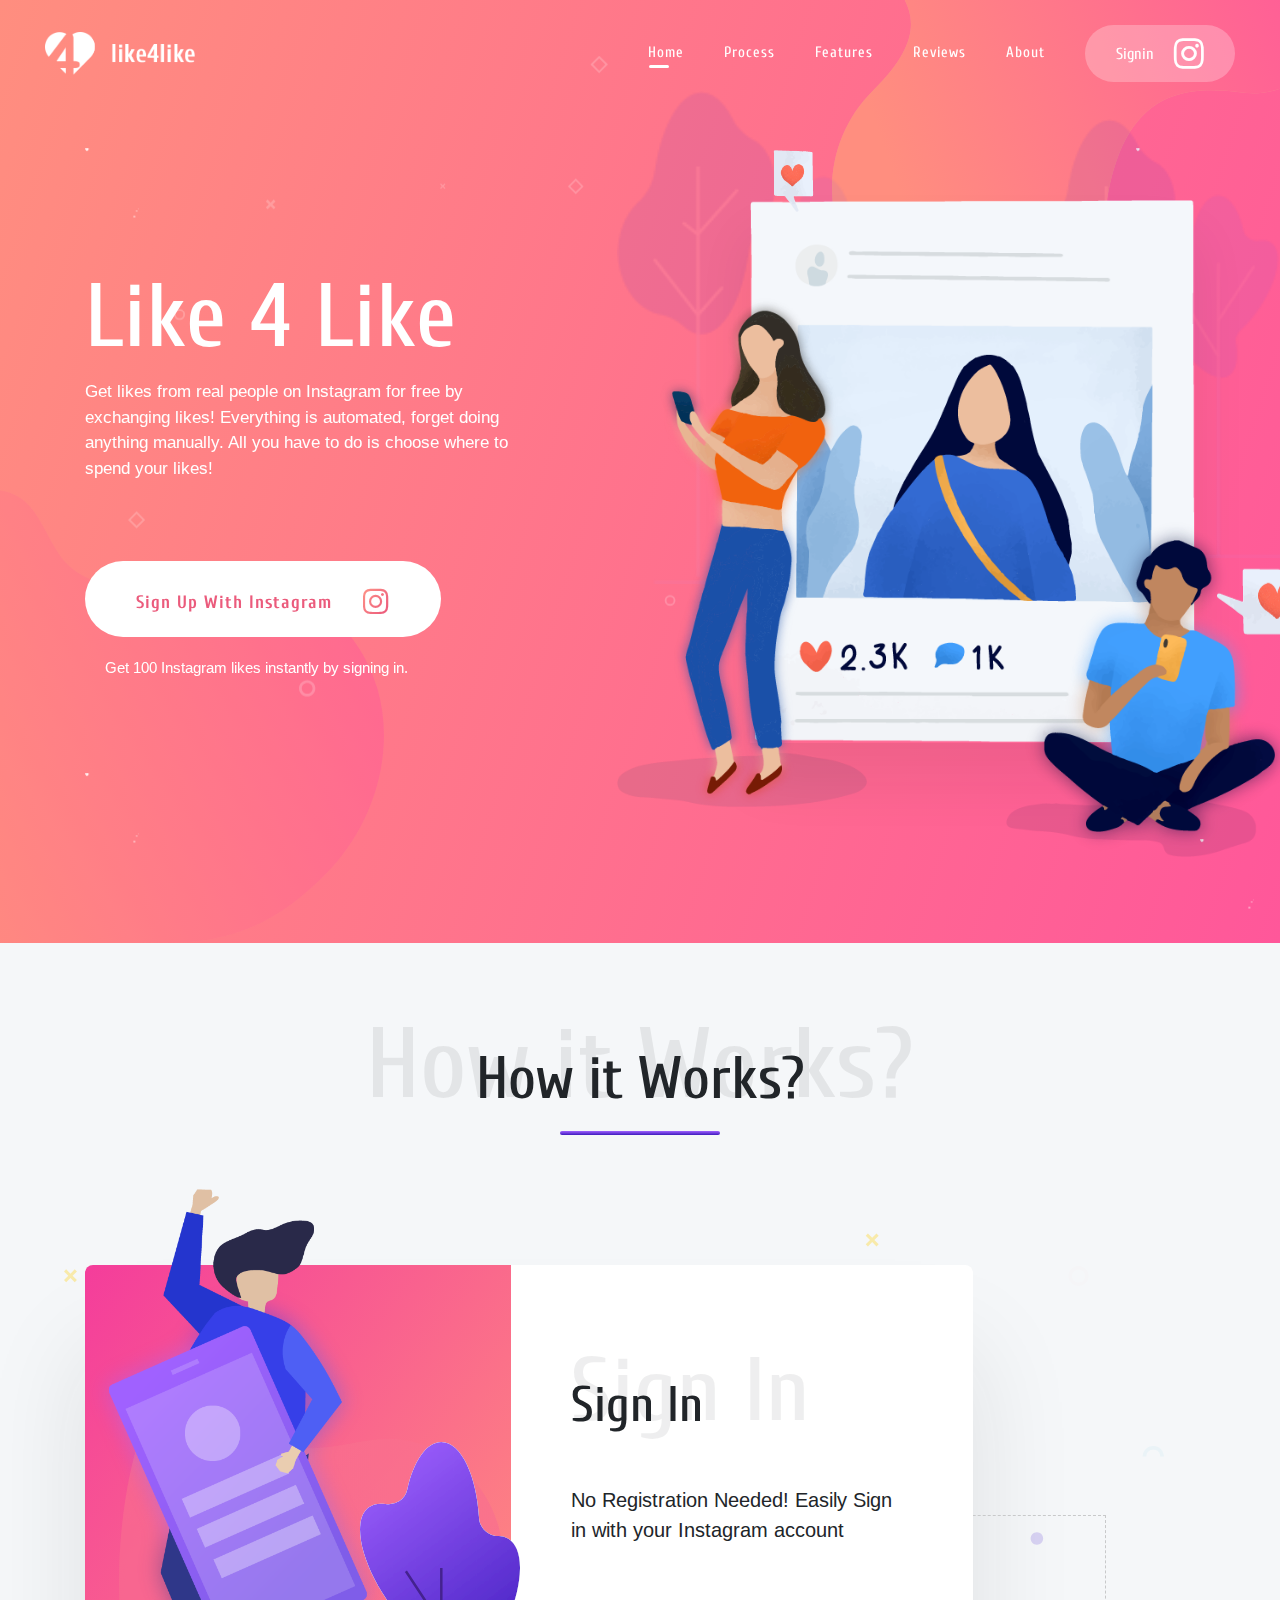
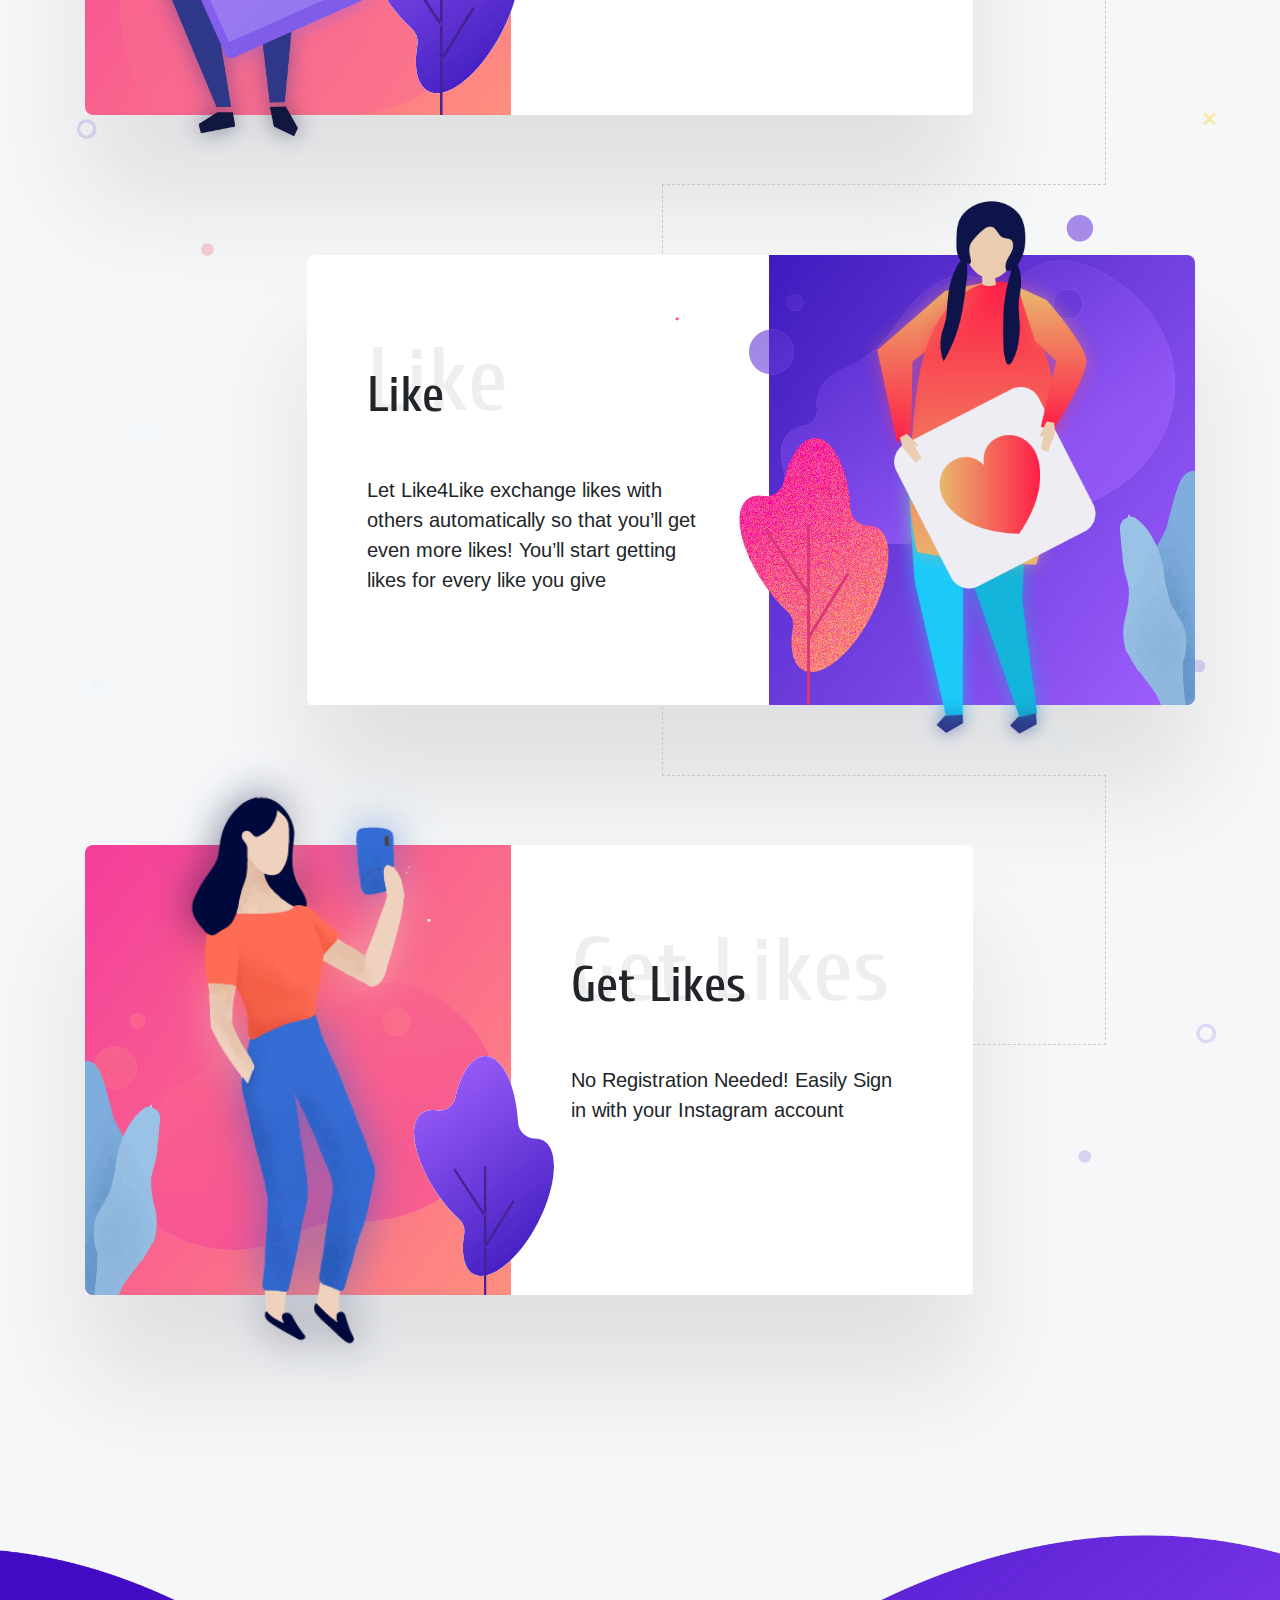
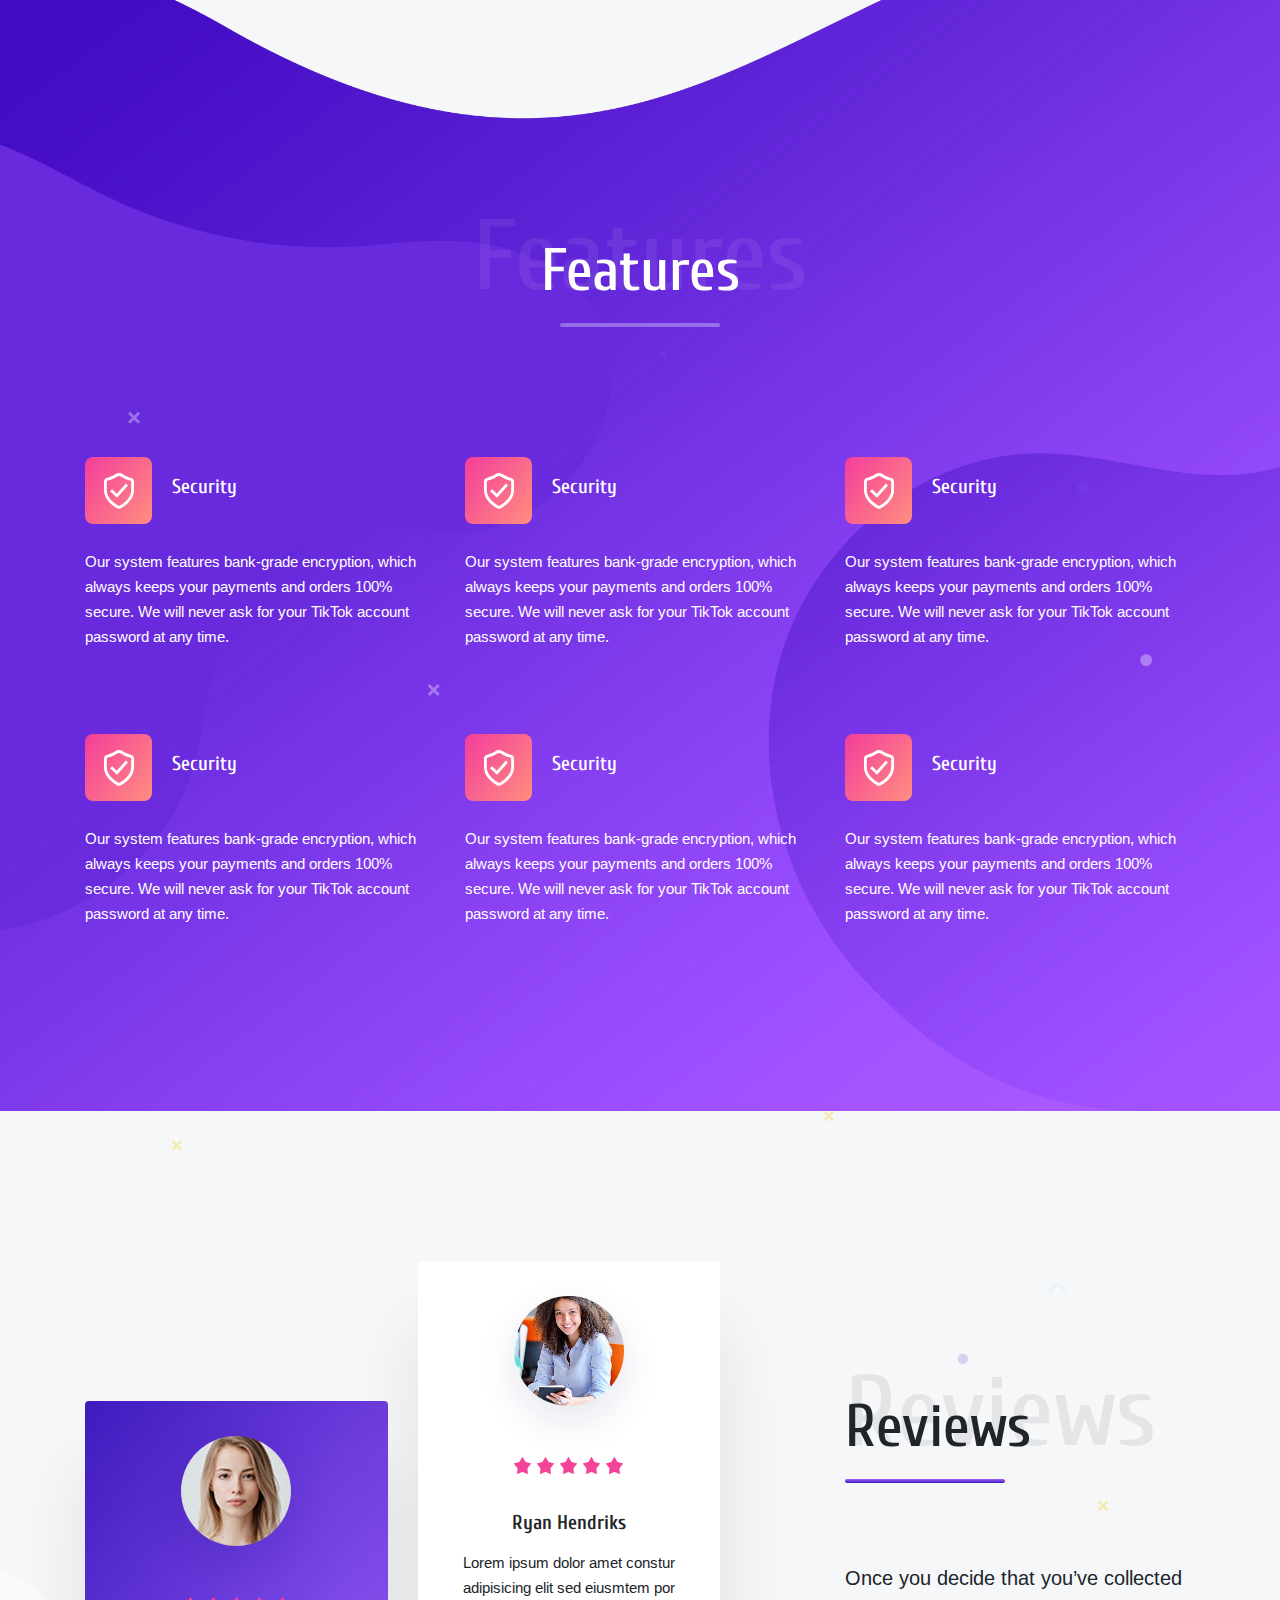
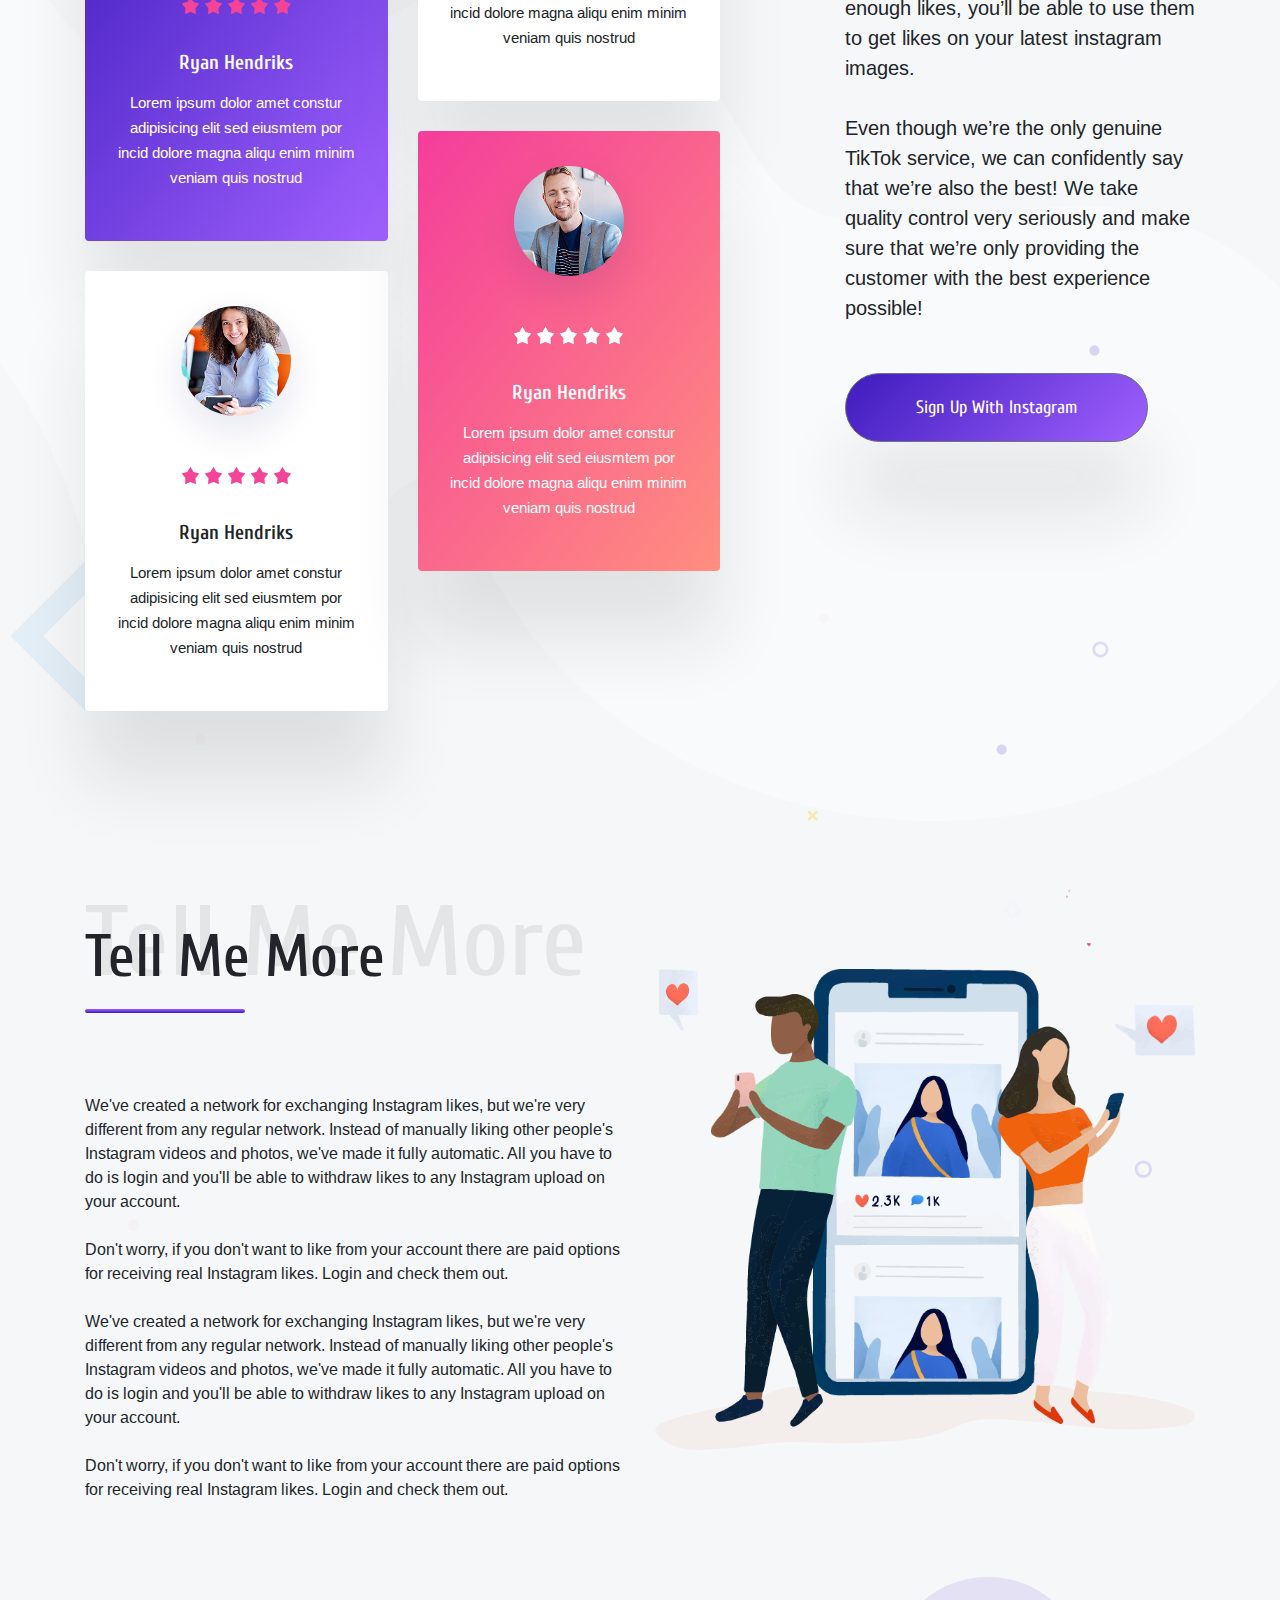
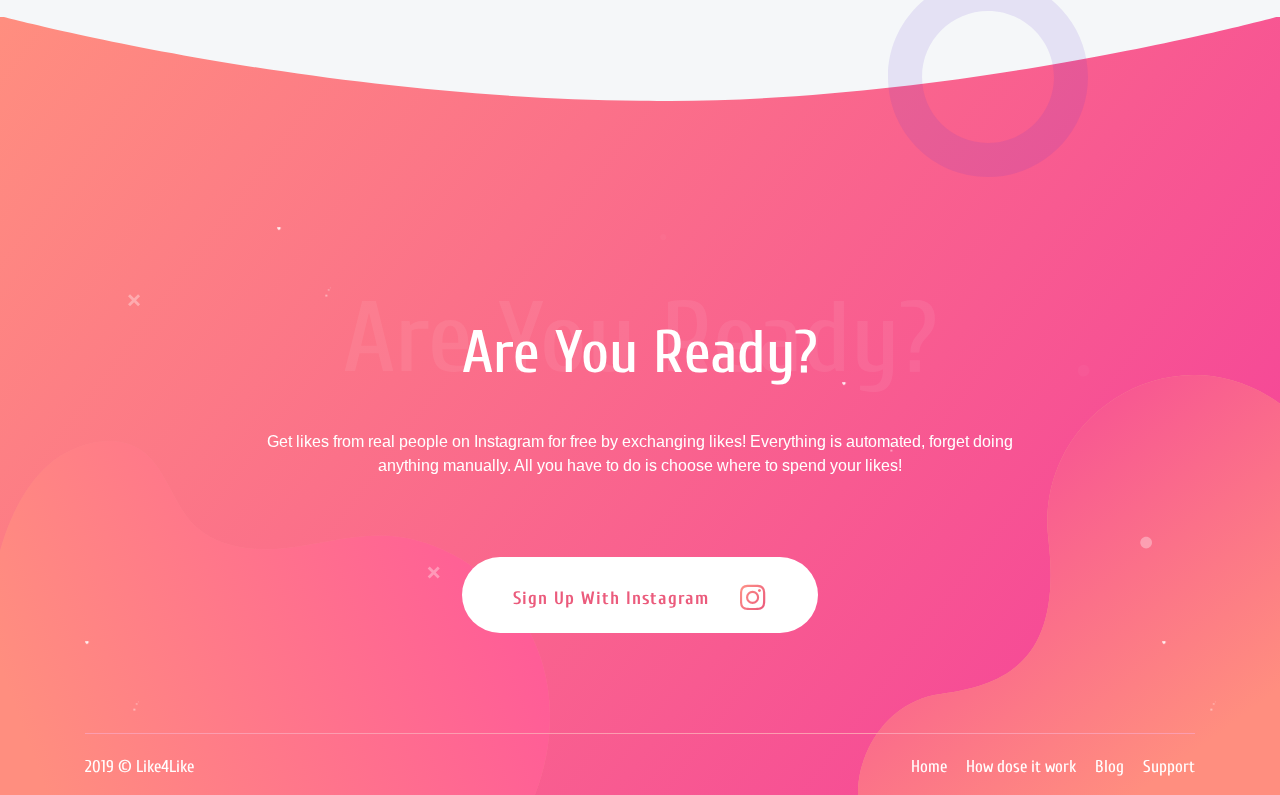
==== index.html @ 8653331a "Revision One" ====
<!DOCTYPE html>
<html lang="zxx">

<head>
  <meta charset="utf-8">
  <title>Like4Like</title>
    
  <!-- mobile responsive meta -->
  <meta name="viewport" content="width=device-width, initial-scale=1">
  <meta name="viewport" content="width=device-width, initial-scale=1, maximum-scale=1">
  
  <!-- Font Awesome -->
  <link rel="stylesheet" href="plugins/font-awesome/css/font-awesome.min.css">
  <!-- Bootstrap -->
  <link rel="stylesheet" href="plugins/bootstrap/bootstrap.min.css">
  <!-- Stylesheets -->
  <link href="css/style.css" rel="stylesheet">
  
  <!--Favicon-->
  <link rel="shortcut icon" href="images/favicon.ico" type="image/x-icon">
  <link rel="icon" href="images/favicon.png" type="image/x-icon">

</head>

<body data-spy="scroll" data-target="#mainNav">
  

<nav class="main-nav navbar navbar-expand-lg fixed-top" id="topNav">
  <div class="container-fluid">
      <!-- Logo -->
      <a class="navbar-brand page-scroll" href="#hero">
          <img src="images/logo.png" alt="logo">
      </a>
      <!-- Toogle Button -->
      <button class="navbar-toggler" type="button" id="offCanvas">
          <span class="navbar-toggler-icon">
            <img src="images/nav-toogler.png" alt="menu-button">
          </span>
      </button>
      <div class="collapse navbar-collapse nav-list" id="mainNav">
          <!-- Navigation Links -->
          <ul class="navbar-nav ml-auto">
            <li class="nav-item">
              <a class="nav-link page-scroll" href="#hero" >Home</a>
            </li>
            <li class="nav-item">
              <a class="nav-link page-scroll" href="#process">Process</a>
            </li>
            <li class="nav-item">
              <a class="nav-link page-scroll" href="#feature">Features</a>
            </li>
            <li class="nav-item">
              <a class="nav-link page-scroll" href="#review">Reviews</a>
            </li>
            <li class="nav-item">
              <a class="nav-link page-scroll" href="#about">About</a>
            </li>
          </ul>
          <!-- Sign In Button -->
          <div class="nav-signin">
            <a href="#" class="btn btn-nav">
              <span>Signin</span>
              <i class="fa fa-instagram"></i>
            </a>
          </div>
      </div>
  </div>
</nav>
<!-- Navbar End -->

<!-- Offcanvas Navigation Start -->
<div class="nav-offcanvas">
  <button type="button" class="close" id="offCanvasClose" aria-label="Close">
    <i class="ti-close"></i>
  </button>
  <div class="nav-offcanvas-menu">
    <ul>
      <li><a href="#hero" class="page-scroll">Home</a></li>
      <li><a href="#process" class="page-scroll">Process</a></li>
      <li><a href="#feature" class="page-scroll">Features</a></li>
      <li><a href="#review" class="page-scroll">Review</a></li>
      <li><a href="#about" class="page-scroll">About</a></li>
    </ul>
    <!-- Sign In Button -->
    <div class="nav-signin">
      <a href="#" class="btn btn-nav">
        <span>Signin</span>
        <i class="fa fa-instagram"></i>
      </a>
    </div>
  </div>
</div>
<!-- Offcanvas Navigation End -->
<div class="offcanvas-overlay"></div>

<section class="hero" id="hero">
  <div class="hero__shape-bottomleft">
    <img src="images/hero-bottom-left.svg" alt="bottom-left-shape">
  </div>
  <div class="hero__shape-topright">
    <img src="images/hero-top-right.svg" alt="top-right-shape">
  </div>
  <div class="hero__shape-love-1">
    <svg xmlns="http://www.w3.org/2000/svg" viewBox="0 0 59.88 99.03">
      <g id="loveOne" data-name="loveOne">
        <g>
          <path class="love-big" d="M44.79 43.2a9.26 9.26 0 0 0-9.26 9.26 9.27 9.27 0 1 0-16.63 5.63c1.7 2.21 16.63 17.65 16.63 17.65S50.45 60.3 52.15 58.09a9.27 9.27 0 0 0-7.36-14.89z" fill="#fff"/>
          <path class="love-small" class="cls-2" d="M14.86 81.63a5 5 0 0 0-4.95 5 5 5 0 1 0-9.91 0 4.89 4.89 0 0 0 1 3C1.92 90.78 9.91 99 9.91 99s8-8.25 8.89-9.44a5 5 0 0 0-3.94-8zM38.72 22.18a3.57 3.57 0 0 0-3.57 3.58 3.58 3.58 0 1 0-6.42 2.17c.66.85 6.42 6.81 6.42 6.81s5.76-6 6.41-6.81a3.58 3.58 0 0 0-2.84-5.75zM57.91 0a2 2 0 0 0-2 2A2 2 0 1 0 52 2a2 2 0 0 0 .4 1.2c.36.47 3.54 3.75 3.54 3.75s3.18-3.28 3.54-3.75a2 2 0 0 0 .4-1.2 2 2 0 0 0-1.97-2z"/>
        </g>
      </g>
    </svg>
  </div>
  <div class="hero__shape-love-2">
    <svg xmlns="http://www.w3.org/2000/svg" viewBox="0 0 59.88 99.03">
      <g id="loveTwo" data-name="loveOne">
        <g>
          <path class="love-big" d="M44.79 43.2a9.26 9.26 0 0 0-9.26 9.26 9.27 9.27 0 1 0-16.63 5.63c1.7 2.21 16.63 17.65 16.63 17.65S50.45 60.3 52.15 58.09a9.27 9.27 0 0 0-7.36-14.89z" fill="#fff"/>
          <path class="love-small" class="cls-2" d="M14.86 81.63a5 5 0 0 0-4.95 5 5 5 0 1 0-9.91 0 4.89 4.89 0 0 0 1 3C1.92 90.78 9.91 99 9.91 99s8-8.25 8.89-9.44a5 5 0 0 0-3.94-8zM38.72 22.18a3.57 3.57 0 0 0-3.57 3.58 3.58 3.58 0 1 0-6.42 2.17c.66.85 6.42 6.81 6.42 6.81s5.76-6 6.41-6.81a3.58 3.58 0 0 0-2.84-5.75zM57.91 0a2 2 0 0 0-2 2A2 2 0 1 0 52 2a2 2 0 0 0 .4 1.2c.36.47 3.54 3.75 3.54 3.75s3.18-3.28 3.54-3.75a2 2 0 0 0 .4-1.2 2 2 0 0 0-1.97-2z"/>
        </g>
      </g>
    </svg>
  </div>
  <div class="hero__shape-love-3">
    <svg xmlns="http://www.w3.org/2000/svg" viewBox="0 0 59.88 99.03">
      <g id="loveThree" data-name="loveOne">
        <g>
          <path class="love-big" d="M44.79 43.2a9.26 9.26 0 0 0-9.26 9.26 9.27 9.27 0 1 0-16.63 5.63c1.7 2.21 16.63 17.65 16.63 17.65S50.45 60.3 52.15 58.09a9.27 9.27 0 0 0-7.36-14.89z" fill="#fff"/>
          <path class="love-small" class="cls-2" d="M14.86 81.63a5 5 0 0 0-4.95 5 5 5 0 1 0-9.91 0 4.89 4.89 0 0 0 1 3C1.92 90.78 9.91 99 9.91 99s8-8.25 8.89-9.44a5 5 0 0 0-3.94-8zM38.72 22.18a3.57 3.57 0 0 0-3.57 3.58 3.58 3.58 0 1 0-6.42 2.17c.66.85 6.42 6.81 6.42 6.81s5.76-6 6.41-6.81a3.58 3.58 0 0 0-2.84-5.75zM57.91 0a2 2 0 0 0-2 2A2 2 0 1 0 52 2a2 2 0 0 0 .4 1.2c.36.47 3.54 3.75 3.54 3.75s3.18-3.28 3.54-3.75a2 2 0 0 0 .4-1.2 2 2 0 0 0-1.97-2z"/>
        </g>
      </g>
    </svg>
  </div>
  <div class="hero__shape-love-4">
    <svg xmlns="http://www.w3.org/2000/svg" viewBox="0 0 59.88 99.03">
      <g id="loveFour" data-name="loveOne">
        <g>
          <path class="love-big" d="M44.79 43.2a9.26 9.26 0 0 0-9.26 9.26 9.27 9.27 0 1 0-16.63 5.63c1.7 2.21 16.63 17.65 16.63 17.65S50.45 60.3 52.15 58.09a9.27 9.27 0 0 0-7.36-14.89z" fill="#fff"/>
          <path class="love-small" class="cls-2" d="M14.86 81.63a5 5 0 0 0-4.95 5 5 5 0 1 0-9.91 0 4.89 4.89 0 0 0 1 3C1.92 90.78 9.91 99 9.91 99s8-8.25 8.89-9.44a5 5 0 0 0-3.94-8zM38.72 22.18a3.57 3.57 0 0 0-3.57 3.58 3.58 3.58 0 1 0-6.42 2.17c.66.85 6.42 6.81 6.42 6.81s5.76-6 6.41-6.81a3.58 3.58 0 0 0-2.84-5.75zM57.91 0a2 2 0 0 0-2 2A2 2 0 1 0 52 2a2 2 0 0 0 .4 1.2c.36.47 3.54 3.75 3.54 3.75s3.18-3.28 3.54-3.75a2 2 0 0 0 .4-1.2 2 2 0 0 0-1.97-2z"/>
        </g>
      </g>
    </svg>
  </div>
  <div class="hero__shape-small">
    <img src="images/banner/small-shapes.svg" alt="banner-small">
  </div>
  <div class="container">
    <div class="row align-items-center">
      <div class="col-lg-5">
        <div class="hero__content">
          <h1>Like 4 Like</h1>
          <p>
            Get likes from real people on Instagram for free by exchanging likes! 
            Everything is automated, forget doing anything manually. 
            All you have to do is choose where to spend your likes!
          </p>
          <a href="#" class="btn btn-white">
            Sign Up With Instagram
            <i class="fa fa-instagram"></i>
          </a>
          <span>Get 100 Instagram likes instantly by signing in.</span>
        </div>
      </div>
      <div class="col-lg-5 ml-auto">
        <div class="hero__image">
          <img class="middle" src="images/banner/banner-middle.png" alt="banner-middle">
          <img src="images/banner/banner-left.png" alt="banner-right" class="leftCharacter">
          <img src="images/banner/banner-right.png" alt="banner-right" class="rightCharacter">
          <img src="images/banner/top-like.png" alt="top-like" class="topLike">
          <img src="images/banner/right-like.png" alt="top-like" class="rightLike">
          <img src="images/banner/left-tree.png" alt="left-tree" class="leftTree">
          <img src="images/banner/right-tree.png" alt="right-tree" class="rightTree">
        </div>
      </div>
    </div>
  </div>
</section>

<section class="section process" id="process">
  <div class="process__shape-small">
      <svg xmlns="http://www.w3.org/2000/svg" viewBox="0 0 2766 3868">
        <path class="switch-one" fill-rule="evenodd" fill-opacity=".459" opacity=".239" fill="#5E33D3" d="M54.5 1213c-12.979 0-23.5-10.521-23.5-23.5 0-12.978 10.521-23.5 23.5-23.5s23.5 10.522 23.5 23.5c0 12.979-10.521 23.5-23.5 23.5zm0-39c-8.56 0-15.5 6.94-15.5 15.5 0 8.56 6.94 15.5 15.5 15.5 8.56 0 15.5-6.94 15.5-15.5 0-8.56-6.94-15.5-15.5-15.5zM2742.5 3385c-12.979 0-23.5-10.521-23.5-23.5s10.521-23.5 23.5-23.5 23.5 10.521 23.5 23.5-10.521 23.5-23.5 23.5zm0-39c-8.56 0-15.5 6.94-15.5 15.5 0 8.561 6.94 15.5 15.5 15.5 8.56 0 15.5-6.939 15.5-15.5 0-8.56-6.94-15.5-15.5-15.5z"/>
        <path class="switch-two" fill-rule="evenodd" fill-opacity=".459" opacity=".239" fill="#F9608F" d="M2436 126c-13.255 0-24-10.745-24-24s10.745-24 24-24 24 10.745 24 24-10.745 24-24 24zm0-39.812c-8.733 0-15.813 7.079-15.813 15.812s7.08 15.812 15.813 15.812 15.812-7.079 15.812-15.812-7.079-15.812-15.812-15.812z"/>
        <path class="switch-1" fill-rule="evenodd" fill-opacity=".459" opacity=".239" fill="#92D8EB" d="M2632.312 535.312c0-9.216-7.527-16.687-16.812-16.687s-16.812 7.471-16.813 16.687H2590c0-13.98 11.417-25.312 25.5-25.312s25.5 11.332 25.5 25.312h-8.688z"/>
        <path class="switch-two" fill-rule="evenodd" fill-opacity=".451" opacity=".239" fill="#49A6EA" d="M192 1934.006L166.994 1909 192 1883.995 217.006 1909 192 1934.006zM177.994 1909L192 1923.006 206.006 1909 192 1894.994 177.994 1909zM2387 2682.006L2361.994 2657l25.006-25.006 25.006 25.006-25.006 25.006zM2372.994 2657l14.006 14.006 14.006-14.006-14.006-14.006-14.006 14.006z"/>
        <path class="switch-one" fill-rule="evenodd" opacity=".239" fill="#F97B8C" d="M344 1464c8.284 0 15 6.716 15 15 0 8.285-6.716 15-15 15-8.284 0-15-6.715-15-15 0-8.284 6.716-15 15-15z"/>
        <path class="switch-two" fill-rule="evenodd" opacity=".239" fill="#E6605B" d="M1926 3254c8.284 0 15 6.716 15 15 0 8.284-6.716 15-15 15-8.284 0-15-6.716-15-15 0-8.284 6.716-15 15-15z"/>
        <path class="switch-one" fill-rule="evenodd" opacity=".239" fill="#9D89E5" d="M2336 717c8.284 0 15 6.716 15 15 0 8.284-6.716 15-15 15-8.284 0-15-6.716-15-15 0-8.284 6.716-15 15-15zM2725 2464c8.284 0 15 6.716 15 15 0 8.285-6.716 15-15 15-8.284 0-15-6.715-15-15 0-8.284 6.716-15 15-15zM2451 3642c8.284 0 15 6.716 15 15 0 8.285-6.716 15-15 15-8.284 0-15-6.715-15-15 0-8.284 6.716-15 15-15z"/>
        <path class="switch-two" fill-rule="evenodd" opacity=".239" fill="#DC396A" d="M85 3612c8.284 0 15 6.715 15 15 0 8.284-6.716 15-15 15-8.284 0-15-6.716-15-15 0-8.285 6.716-15 15-15z"/>
        <path class="switch-one" fill-rule="evenodd" opacity=".239" fill="#FFD013" d="M1955.973 25.816l-5.158 5.157-10.315-10.315-10.315 10.315-5.158-5.157 10.315-10.316-10.315-10.315 5.158-5.158 10.315 10.316L1950.815.027l5.158 5.158-10.315 10.315 10.315 10.316zM2765.973 1175.816l-5.157 5.157-10.316-10.315-10.316 10.315-5.157-5.157 10.315-10.316-10.315-10.315 5.157-5.158 10.316 10.315 10.316-10.315 5.157 5.158-10.315 10.315 10.315 10.316zM1907.973 3862.815l-5.157 5.159-10.316-10.316-10.315 10.316-5.158-5.159 10.315-10.315-10.315-10.315 5.158-5.158 10.315 10.315 10.316-10.315 5.157 5.158-10.315 10.315 10.315 10.315z"/>
        <path class="switch-two" fill-rule="evenodd" opacity=".239" fill="#3DCFD0" d="M92.973 2538.816l-5.158 5.157-10.315-10.315-10.315 10.315-5.158-5.157 10.315-10.316-10.315-10.316 5.158-5.157 10.315 10.315 10.315-10.315 5.158 5.157-10.315 10.316 10.315 10.316z"/>
        <path class="switch-one" fill-rule="evenodd" opacity=".239" fill="#FFD013" d="M30.973 111.815l-5.158 5.158L15.5 106.658 5.185 116.973l-5.158-5.158L10.342 101.5.027 91.185l5.158-5.158L15.5 96.342l10.315-10.315 5.158 5.158L20.658 101.5l10.315 10.315z"/>
      </svg>
  </div>
  <div class="container">
    <div class="row">
      <div class="col-12 text-center">
        <h1 class="section__title" data-content="How it Works?">How it Works?</h1>
      </div>
    </div>
    <div class="row">
      <div class="col-12">
        <div class="process__item">
          <div class="image">
            <img src="images/process/process-1.png" alt="process-1" class="illustration__middle-one">
            <img src="images/process/illustration-right-1.svg" alt="illustration-right" class="illustration__right-one">
            <div class="bg__shape-one">
              <img src="images/process/process-bg-shape-one.svg" alt="bg-shape">
            </div>
          </div>
          <div class="content">
            <h2 class="content__title" data-content="Sign In">Sign In</h2>
            <p class="content__description">
              No Registration Needed!
              Easily Sign in with your Instagram 
              account
            </p>
          </div>
        </div>
        <div class="process__item">
          <div class="image">
            <img src="images/process/process-2.png" alt="process-2" class="illustration__middle-two">
            <img src="images/process/illustration-right-2.png" alt="illustration-right" class="illustration__right-two">
            <div class="bg__shape-two">
              <img src="images/process/process-bg-shape-two.svg" alt="bg-shape">
            </div>
            <img src="images/process/illustration-left-2.png" class="illustration__left-two" alt="illustration__left-two">
            <div class="shape-love">
              <svg xmlns="http://www.w3.org/2000/svg" class="love-small" viewBox="0 0 349.65 432.29">
                <g>
                  <g>
                    <path d="M135.32 316.45l-.15-.31c-10-19.45-33.2-30-54.35-19.18-16.82 8.63-20.36 25.72-17.88 38.73-9.13-9.6-25.08-16.67-41.88-8C-.1 338.51-5 363.54 5 383a3.07 3.07 0 0 0 .17.31c2.06 4.29 24.27 47.3 107.38 49 47.06-68.57 25.06-111.69 22.77-115.86z"/>
                    <g opacity=".3">
                      <path d="M348.28 45c0-.06.05-.13.07-.2 4-12.52-1.35-26.89-15-31.27-10.82-3.47-19.59 2.28-24.07 8.87.2-8-3.58-17.75-14.4-21.23-13.61-4.38-26.35 4.18-30.37 16.7a1.17 1.17 0 0 0-.06.2c-.95 2.7-9.79 30.44 24.83 66.49 49.22-9.13 58.2-36.82 59-39.56z"/>
                    </g>
                  </g>
                </g>
              </svg>
            </div>
          </div>
          <div class="content">
            <h2 class="content__title" data-content="Like">Like</h2>
            <p class="content__description">
              Let Like4Like exchange likes with 
              others automatically so that you’ll get
              even more likes! You’ll start getting 
              likes for every like you give
            </p>
          </div>
        </div>
        <div class="process__item">
          <div class="image">
            <img src="images/process/process-3.png" alt="process-3" class="illustration__middle-three">
            <img src="images/process/illustration-right-1.svg" alt="illustration-right" class="illustration__right-three">
            <img src="images/process/illustration-right-2.png" alt="illustration-right" class="illustration__left-three">
            <div class="bg__shape-three">
              <img src="images/process/process-bg-shape-three.svg" alt="bg-shape">
            </div>
            <div class="shape-love-2">
              <svg xmlns="http://www.w3.org/2000/svg" viewBox="0 0 59.88 99.03">
                <g id="loveOne" data-name="loveOne">
                  <g>
                    <path class="love-big" d="M44.79 43.2a9.26 9.26 0 0 0-9.26 9.26 9.27 9.27 0 1 0-16.63 5.63c1.7 2.21 16.63 17.65 16.63 17.65S50.45 60.3 52.15 58.09a9.27 9.27 0 0 0-7.36-14.89z" fill="#fff"/>
                    <path class="love-small" class="cls-2" d="M14.86 81.63a5 5 0 0 0-4.95 5 5 5 0 1 0-9.91 0 4.89 4.89 0 0 0 1 3C1.92 90.78 9.91 99 9.91 99s8-8.25 8.89-9.44a5 5 0 0 0-3.94-8zM38.72 22.18a3.57 3.57 0 0 0-3.57 3.58 3.58 3.58 0 1 0-6.42 2.17c.66.85 6.42 6.81 6.42 6.81s5.76-6 6.41-6.81a3.58 3.58 0 0 0-2.84-5.75zM57.91 0a2 2 0 0 0-2 2A2 2 0 1 0 52 2a2 2 0 0 0 .4 1.2c.36.47 3.54 3.75 3.54 3.75s3.18-3.28 3.54-3.75a2 2 0 0 0 .4-1.2 2 2 0 0 0-1.97-2z"/>
                  </g>
                </g>
              </svg>
            </div>
          </div>
          <div class="content">
            <h2 class="content__title" data-content="Get Likes">Get Likes</h2>
            <p class="content__description">
              No Registration Needed!
              Easily Sign in with your Instagram 
              account
            </p>
          </div>
        </div>
      </div>
    </div>
  </div>
</section>


<section class="feature" id="feature">
  <div class="feature__shape-small">
    <svg xmlns="http://www.w3.org/2000/svg" viewBox="0 0 2621 882">
      <path class="switch-one" fill-rule="evenodd" opacity=".239" fill="#FFF" d="M30.973 179.816l-5.158 5.157L15.5 174.658 5.185 184.973l-5.158-5.157L10.342 169.5.027 159.185l5.158-5.158L15.5 164.342l10.315-10.315 5.158 5.158L20.658 169.5l10.315 10.316zM797.973 876.816l-5.158 5.157-10.315-10.315-10.315 10.315-5.158-5.157 10.315-10.316-10.315-10.315 5.158-5.158 10.315 10.315 10.315-10.315 5.158 5.158-10.315 10.315 10.315 10.316z"/>
      <path class="switch-two" fill-rule="evenodd" opacity=".239" fill="#F5F7F9" d="M2446 335c8.284 0 15 6.716 15 15 0 8.284-6.716 15-15 15-8.284 0-15-6.716-15-15 0-8.284 6.716-15 15-15zM1370 0c4.418 0 8 3.581 8 8 0 4.418-3.582 8-8 8s-8-3.582-8-8c0-4.419 3.582-8 8-8z"/>
      <path class="switch-one" fill-rule="evenodd" opacity=".239" fill="#FFF" d="M2606 775c8.284 0 15 6.716 15 15 0 8.284-6.716 15-15 15-8.284 0-15-6.716-15-15 0-8.284 6.716-15 15-15z"/>
    </svg>
  </div>
  <div class="container">
    <div class="row">
      <div class="col-12 text-center">
        <h1 class="section__title white" data-content="Features">Features</h1>
      </div>
    </div>
    <div class="row">
      <div class="col-lg-4 col-md-6">
        <div class="feature__item">
          <div class="feature__item-header">
            <div class="icon">
              <img src="images/feature/icon-1.svg" alt="feature-icon">
            </div>
            <h4>Security</h4>
          </div>
          <p>
            Our system features bank-grade encryption, 
            which always keeps your payments and 
            orders 100% secure. We will never ask for 
            your TikTok account password at any time.
          </p>
        </div>
      </div>
      <div class="col-lg-4 col-md-6">
        <div class="feature__item">
          <div class="feature__item-header">
            <div class="icon">
              <img src="images/feature/icon-1.svg" alt="feature-icon">
            </div>
            <h4>Security</h4>
          </div>
          <p>
            Our system features bank-grade encryption, 
            which always keeps your payments and 
            orders 100% secure. We will never ask for 
            your TikTok account password at any time.
          </p>
        </div>
      </div>
      <div class="col-lg-4 col-md-6">
        <div class="feature__item">
          <div class="feature__item-header">
            <div class="icon">
              <img src="images/feature/icon-1.svg" alt="feature-icon">
            </div>
            <h4>Security</h4>
          </div>
          <p>
            Our system features bank-grade encryption, 
            which always keeps your payments and 
            orders 100% secure. We will never ask for 
            your TikTok account password at any time.
          </p>
        </div>
      </div>
      <div class="col-lg-4 col-md-6">
        <div class="feature__item">
          <div class="feature__item-header">
            <div class="icon">
              <img src="images/feature/icon-1.svg" alt="feature-icon">
            </div>
            <h4>Security</h4>
          </div>
          <p>
            Our system features bank-grade encryption, 
            which always keeps your payments and 
            orders 100% secure. We will never ask for 
            your TikTok account password at any time.
          </p>
        </div>
      </div>
      <div class="col-lg-4 col-md-6">
        <div class="feature__item">
          <div class="feature__item-header">
            <div class="icon">
              <img src="images/feature/icon-1.svg" alt="feature-icon">
            </div>
            <h4>Security</h4>
          </div>
          <p>
            Our system features bank-grade encryption, 
            which always keeps your payments and 
            orders 100% secure. We will never ask for 
            your TikTok account password at any time.
          </p>
        </div>
      </div>
      <div class="col-lg-4 col-md-6">
        <div class="feature__item">
          <div class="feature__item-header">
            <div class="icon">
              <img src="images/feature/icon-1.svg" alt="feature-icon">
            </div>
            <h4>Security</h4>
          </div>
          <p>
            Our system features bank-grade encryption, 
            which always keeps your payments and 
            orders 100% secure. We will never ask for 
            your TikTok account password at any time.
          </p>
        </div>
      </div>
    </div>
  </div>
</section>

<section class="section review" id="review">
  <div class="review__shape-small">
      <svg xmlns="http://www.w3.org/2000/svg" viewBox="0 0 2766 3868">
        <path class="switch-one" fill-rule="evenodd" fill-opacity=".459" opacity=".239" fill="#5E33D3" d="M54.5 1213c-12.979 0-23.5-10.521-23.5-23.5 0-12.978 10.521-23.5 23.5-23.5s23.5 10.522 23.5 23.5c0 12.979-10.521 23.5-23.5 23.5zm0-39c-8.56 0-15.5 6.94-15.5 15.5 0 8.56 6.94 15.5 15.5 15.5 8.56 0 15.5-6.94 15.5-15.5 0-8.56-6.94-15.5-15.5-15.5zM2742.5 3385c-12.979 0-23.5-10.521-23.5-23.5s10.521-23.5 23.5-23.5 23.5 10.521 23.5 23.5-10.521 23.5-23.5 23.5zm0-39c-8.56 0-15.5 6.94-15.5 15.5 0 8.561 6.94 15.5 15.5 15.5 8.56 0 15.5-6.939 15.5-15.5 0-8.56-6.94-15.5-15.5-15.5z"/>
        <path class="switch-two" fill-rule="evenodd" fill-opacity=".459" opacity=".239" fill="#F9608F" d="M2436 126c-13.255 0-24-10.745-24-24s10.745-24 24-24 24 10.745 24 24-10.745 24-24 24zm0-39.812c-8.733 0-15.813 7.079-15.813 15.812s7.08 15.812 15.813 15.812 15.812-7.079 15.812-15.812-7.079-15.812-15.812-15.812z"/>
        <path class="switch-1" fill-rule="evenodd" fill-opacity=".459" opacity=".239" fill="#92D8EB" d="M2632.312 535.312c0-9.216-7.527-16.687-16.812-16.687s-16.812 7.471-16.813 16.687H2590c0-13.98 11.417-25.312 25.5-25.312s25.5 11.332 25.5 25.312h-8.688z"/>
        <path class="switch-two" fill-rule="evenodd" fill-opacity=".451" opacity=".239" fill="#49A6EA" d="M192 1934.006L166.994 1909 192 1883.995 217.006 1909 192 1934.006zM177.994 1909L192 1923.006 206.006 1909 192 1894.994 177.994 1909zM2387 2682.006L2361.994 2657l25.006-25.006 25.006 25.006-25.006 25.006zM2372.994 2657l14.006 14.006 14.006-14.006-14.006-14.006-14.006 14.006z"/>
        <path class="switch-one" fill-rule="evenodd" opacity=".239" fill="#F97B8C" d="M344 1464c8.284 0 15 6.716 15 15 0 8.285-6.716 15-15 15-8.284 0-15-6.715-15-15 0-8.284 6.716-15 15-15z"/>
        <path class="switch-two" fill-rule="evenodd" opacity=".239" fill="#E6605B" d="M1926 3254c8.284 0 15 6.716 15 15 0 8.284-6.716 15-15 15-8.284 0-15-6.716-15-15 0-8.284 6.716-15 15-15z"/>
        <path class="switch-one" fill-rule="evenodd" opacity=".239" fill="#9D89E5" d="M2336 717c8.284 0 15 6.716 15 15 0 8.284-6.716 15-15 15-8.284 0-15-6.716-15-15 0-8.284 6.716-15 15-15zM2725 2464c8.284 0 15 6.716 15 15 0 8.285-6.716 15-15 15-8.284 0-15-6.715-15-15 0-8.284 6.716-15 15-15zM2451 3642c8.284 0 15 6.716 15 15 0 8.285-6.716 15-15 15-8.284 0-15-6.715-15-15 0-8.284 6.716-15 15-15z"/>
        <path class="switch-two" fill-rule="evenodd" opacity=".239" fill="#DC396A" d="M85 3612c8.284 0 15 6.715 15 15 0 8.284-6.716 15-15 15-8.284 0-15-6.716-15-15 0-8.285 6.716-15 15-15z"/>
        <path class="switch-one" fill-rule="evenodd" opacity=".239" fill="#FFD013" d="M1955.973 25.816l-5.158 5.157-10.315-10.315-10.315 10.315-5.158-5.157 10.315-10.316-10.315-10.315 5.158-5.158 10.315 10.316L1950.815.027l5.158 5.158-10.315 10.315 10.315 10.316zM2765.973 1175.816l-5.157 5.157-10.316-10.315-10.316 10.315-5.157-5.157 10.315-10.316-10.315-10.315 5.157-5.158 10.316 10.315 10.316-10.315 5.157 5.158-10.315 10.315 10.315 10.316zM1907.973 3862.815l-5.157 5.159-10.316-10.316-10.315 10.316-5.158-5.159 10.315-10.315-10.315-10.315 5.158-5.158 10.315 10.315 10.316-10.315 5.157 5.158-10.315 10.315 10.315 10.315z"/>
        <path class="switch-two" fill-rule="evenodd" opacity=".239" fill="#3DCFD0" d="M92.973 2538.816l-5.158 5.157-10.315-10.315-10.315 10.315-5.158-5.157 10.315-10.316-10.315-10.316 5.158-5.157 10.315 10.315 10.315-10.315 5.158 5.157-10.315 10.316 10.315 10.316z"/>
        <path class="switch-one" fill-rule="evenodd" opacity=".239" fill="#FFD013" d="M30.973 111.815l-5.158 5.158L15.5 106.658 5.185 116.973l-5.158-5.158L10.342 101.5.027 91.185l5.158-5.158L15.5 96.342l10.315-10.315 5.158 5.158L20.658 101.5l10.315 10.315z"/>
      </svg>
  </div>
  <img src="images/review_bg_shape.png" alt="review-shape-bg" class="review__shape-bg">
  <div class="container">
    <div class="row align-items-center">
      <div class="col-lg-7">
        <div class="review__row">
          <div class="review__col">
            <img src="images/review/shape-square.svg" alt="shape-square" class="shape-square">
            <div class="review__item secondary">
              <img src="images/review/user-1.jpg" alt="user-thumb" class="thumb">
              <div class="ratings">
                <svg xmlns="http://www.w3.org/2000/svg" width="19" height="19"><path fill-rule="evenodd" d="M9.471.747l2.946 4.991a.641.641 0 0 0 .386.296l5.431 1.397-3.61 4.485a.68.68 0 0 0-.148.476l.411 5.855-5.177-2.22a.62.62 0 0 0-.477 0l-5.177 2.22.411-5.855a.68.68 0 0 0-.148-.476L.708 7.431 6.14 6.034a.641.641 0 0 0 .386-.296L9.471.747"/></svg>
                <svg xmlns="http://www.w3.org/2000/svg" width="19" height="19"><path fill-rule="evenodd" d="M9.471.747l2.946 4.991a.641.641 0 0 0 .386.296l5.431 1.397-3.61 4.485a.68.68 0 0 0-.148.476l.411 5.855-5.177-2.22a.62.62 0 0 0-.477 0l-5.177 2.22.411-5.855a.68.68 0 0 0-.148-.476L.708 7.431 6.14 6.034a.641.641 0 0 0 .386-.296L9.471.747"/></svg>
                <svg xmlns="http://www.w3.org/2000/svg" width="19" height="19"><path fill-rule="evenodd" d="M9.471.747l2.946 4.991a.641.641 0 0 0 .386.296l5.431 1.397-3.61 4.485a.68.68 0 0 0-.148.476l.411 5.855-5.177-2.22a.62.62 0 0 0-.477 0l-5.177 2.22.411-5.855a.68.68 0 0 0-.148-.476L.708 7.431 6.14 6.034a.641.641 0 0 0 .386-.296L9.471.747"/></svg>
                <svg xmlns="http://www.w3.org/2000/svg" width="19" height="19"><path fill-rule="evenodd" d="M9.471.747l2.946 4.991a.641.641 0 0 0 .386.296l5.431 1.397-3.61 4.485a.68.68 0 0 0-.148.476l.411 5.855-5.177-2.22a.62.62 0 0 0-.477 0l-5.177 2.22.411-5.855a.68.68 0 0 0-.148-.476L.708 7.431 6.14 6.034a.641.641 0 0 0 .386-.296L9.471.747"/></svg>
                <svg xmlns="http://www.w3.org/2000/svg" width="19" height="19"><path fill-rule="evenodd" d="M9.471.747l2.946 4.991a.641.641 0 0 0 .386.296l5.431 1.397-3.61 4.485a.68.68 0 0 0-.148.476l.411 5.855-5.177-2.22a.62.62 0 0 0-.477 0l-5.177 2.22.411-5.855a.68.68 0 0 0-.148-.476L.708 7.431 6.14 6.034a.641.641 0 0 0 .386-.296L9.471.747"/></svg>
              </div>
              <h4>Ryan Hendriks</h4>
              <p>
                Lorem ipsum dolor amet constur adipisicing elit sed eiusmtem por incid dolore magna aliqu enim minim veniam quis nostrud 
              </p>
            </div>
            <div class="review__item">
              <img src="images/review/user-2.jpg" alt="user-thumb" class="thumb">
              <div class="ratings">
                <svg xmlns="http://www.w3.org/2000/svg" width="19" height="19"><path fill-rule="evenodd" d="M9.471.747l2.946 4.991a.641.641 0 0 0 .386.296l5.431 1.397-3.61 4.485a.68.68 0 0 0-.148.476l.411 5.855-5.177-2.22a.62.62 0 0 0-.477 0l-5.177 2.22.411-5.855a.68.68 0 0 0-.148-.476L.708 7.431 6.14 6.034a.641.641 0 0 0 .386-.296L9.471.747"/></svg>
                <svg xmlns="http://www.w3.org/2000/svg" width="19" height="19"><path fill-rule="evenodd" d="M9.471.747l2.946 4.991a.641.641 0 0 0 .386.296l5.431 1.397-3.61 4.485a.68.68 0 0 0-.148.476l.411 5.855-5.177-2.22a.62.62 0 0 0-.477 0l-5.177 2.22.411-5.855a.68.68 0 0 0-.148-.476L.708 7.431 6.14 6.034a.641.641 0 0 0 .386-.296L9.471.747"/></svg>
                <svg xmlns="http://www.w3.org/2000/svg" width="19" height="19"><path fill-rule="evenodd" d="M9.471.747l2.946 4.991a.641.641 0 0 0 .386.296l5.431 1.397-3.61 4.485a.68.68 0 0 0-.148.476l.411 5.855-5.177-2.22a.62.62 0 0 0-.477 0l-5.177 2.22.411-5.855a.68.68 0 0 0-.148-.476L.708 7.431 6.14 6.034a.641.641 0 0 0 .386-.296L9.471.747"/></svg>
                <svg xmlns="http://www.w3.org/2000/svg" width="19" height="19"><path fill-rule="evenodd" d="M9.471.747l2.946 4.991a.641.641 0 0 0 .386.296l5.431 1.397-3.61 4.485a.68.68 0 0 0-.148.476l.411 5.855-5.177-2.22a.62.62 0 0 0-.477 0l-5.177 2.22.411-5.855a.68.68 0 0 0-.148-.476L.708 7.431 6.14 6.034a.641.641 0 0 0 .386-.296L9.471.747"/></svg>
                <svg xmlns="http://www.w3.org/2000/svg" width="19" height="19"><path fill-rule="evenodd" d="M9.471.747l2.946 4.991a.641.641 0 0 0 .386.296l5.431 1.397-3.61 4.485a.68.68 0 0 0-.148.476l.411 5.855-5.177-2.22a.62.62 0 0 0-.477 0l-5.177 2.22.411-5.855a.68.68 0 0 0-.148-.476L.708 7.431 6.14 6.034a.641.641 0 0 0 .386-.296L9.471.747"/></svg>
              </div>
              <h4>Ryan Hendriks</h4>
              <p>
                Lorem ipsum dolor amet constur adipisicing elit sed eiusmtem por incid dolore magna aliqu enim minim veniam quis nostrud 
              </p>
            </div>
          </div>
          <div class="review__col">
            <img src="images/review/shape-circle.svg" alt="shape-circle" class="shape__circle">
            <div class="review__item">
              <img src="images/review/user-2.jpg" alt="user-thumb" class="thumb">
              <div class="ratings">
                <svg xmlns="http://www.w3.org/2000/svg" width="19" height="19"><path fill-rule="evenodd" d="M9.471.747l2.946 4.991a.641.641 0 0 0 .386.296l5.431 1.397-3.61 4.485a.68.68 0 0 0-.148.476l.411 5.855-5.177-2.22a.62.62 0 0 0-.477 0l-5.177 2.22.411-5.855a.68.68 0 0 0-.148-.476L.708 7.431 6.14 6.034a.641.641 0 0 0 .386-.296L9.471.747"/></svg>
                <svg xmlns="http://www.w3.org/2000/svg" width="19" height="19"><path fill-rule="evenodd" d="M9.471.747l2.946 4.991a.641.641 0 0 0 .386.296l5.431 1.397-3.61 4.485a.68.68 0 0 0-.148.476l.411 5.855-5.177-2.22a.62.62 0 0 0-.477 0l-5.177 2.22.411-5.855a.68.68 0 0 0-.148-.476L.708 7.431 6.14 6.034a.641.641 0 0 0 .386-.296L9.471.747"/></svg>
                <svg xmlns="http://www.w3.org/2000/svg" width="19" height="19"><path fill-rule="evenodd" d="M9.471.747l2.946 4.991a.641.641 0 0 0 .386.296l5.431 1.397-3.61 4.485a.68.68 0 0 0-.148.476l.411 5.855-5.177-2.22a.62.62 0 0 0-.477 0l-5.177 2.22.411-5.855a.68.68 0 0 0-.148-.476L.708 7.431 6.14 6.034a.641.641 0 0 0 .386-.296L9.471.747"/></svg>
                <svg xmlns="http://www.w3.org/2000/svg" width="19" height="19"><path fill-rule="evenodd" d="M9.471.747l2.946 4.991a.641.641 0 0 0 .386.296l5.431 1.397-3.61 4.485a.68.68 0 0 0-.148.476l.411 5.855-5.177-2.22a.62.62 0 0 0-.477 0l-5.177 2.22.411-5.855a.68.68 0 0 0-.148-.476L.708 7.431 6.14 6.034a.641.641 0 0 0 .386-.296L9.471.747"/></svg>
                <svg xmlns="http://www.w3.org/2000/svg" width="19" height="19"><path fill-rule="evenodd" d="M9.471.747l2.946 4.991a.641.641 0 0 0 .386.296l5.431 1.397-3.61 4.485a.68.68 0 0 0-.148.476l.411 5.855-5.177-2.22a.62.62 0 0 0-.477 0l-5.177 2.22.411-5.855a.68.68 0 0 0-.148-.476L.708 7.431 6.14 6.034a.641.641 0 0 0 .386-.296L9.471.747"/></svg>
              </div>
              <h4>Ryan Hendriks</h4>
              <p>
                Lorem ipsum dolor amet constur adipisicing elit sed eiusmtem por incid dolore magna aliqu enim minim veniam quis nostrud 
              </p>
            </div>
            <div class="review__item primary">
              <img src="images/review/user-3.jpg" alt="user-thumb" class="thumb">
              <div class="ratings">
                <svg xmlns="http://www.w3.org/2000/svg" width="19" height="19"><path fill-rule="evenodd" d="M9.471.747l2.946 4.991a.641.641 0 0 0 .386.296l5.431 1.397-3.61 4.485a.68.68 0 0 0-.148.476l.411 5.855-5.177-2.22a.62.62 0 0 0-.477 0l-5.177 2.22.411-5.855a.68.68 0 0 0-.148-.476L.708 7.431 6.14 6.034a.641.641 0 0 0 .386-.296L9.471.747"/></svg>
                <svg xmlns="http://www.w3.org/2000/svg" width="19" height="19"><path fill-rule="evenodd" d="M9.471.747l2.946 4.991a.641.641 0 0 0 .386.296l5.431 1.397-3.61 4.485a.68.68 0 0 0-.148.476l.411 5.855-5.177-2.22a.62.62 0 0 0-.477 0l-5.177 2.22.411-5.855a.68.68 0 0 0-.148-.476L.708 7.431 6.14 6.034a.641.641 0 0 0 .386-.296L9.471.747"/></svg>
                <svg xmlns="http://www.w3.org/2000/svg" width="19" height="19"><path fill-rule="evenodd" d="M9.471.747l2.946 4.991a.641.641 0 0 0 .386.296l5.431 1.397-3.61 4.485a.68.68 0 0 0-.148.476l.411 5.855-5.177-2.22a.62.62 0 0 0-.477 0l-5.177 2.22.411-5.855a.68.68 0 0 0-.148-.476L.708 7.431 6.14 6.034a.641.641 0 0 0 .386-.296L9.471.747"/></svg>
                <svg xmlns="http://www.w3.org/2000/svg" width="19" height="19"><path fill-rule="evenodd" d="M9.471.747l2.946 4.991a.641.641 0 0 0 .386.296l5.431 1.397-3.61 4.485a.68.68 0 0 0-.148.476l.411 5.855-5.177-2.22a.62.62 0 0 0-.477 0l-5.177 2.22.411-5.855a.68.68 0 0 0-.148-.476L.708 7.431 6.14 6.034a.641.641 0 0 0 .386-.296L9.471.747"/></svg>
                <svg xmlns="http://www.w3.org/2000/svg" width="19" height="19"><path fill-rule="evenodd" d="M9.471.747l2.946 4.991a.641.641 0 0 0 .386.296l5.431 1.397-3.61 4.485a.68.68 0 0 0-.148.476l.411 5.855-5.177-2.22a.62.62 0 0 0-.477 0l-5.177 2.22.411-5.855a.68.68 0 0 0-.148-.476L.708 7.431 6.14 6.034a.641.641 0 0 0 .386-.296L9.471.747"/></svg>
              </div>
              <h4>Ryan Hendriks</h4>
              <p>
                Lorem ipsum dolor amet constur adipisicing elit sed eiusmtem por incid dolore magna aliqu enim minim veniam quis nostrud 
              </p>
            </div>
          </div>
        </div>
      </div>
      <div class="col-lg-4 ml-auto">
        <div class="review__content">
          <h1 class="section__title left" data-content="Reviews">Reviews</h1>
          <p>
            Once you decide that you’ve collected enough likes, 
            you’ll be able to use them to get likes on your
            latest instagram images.
            <br>
            <br>
            Even though we’re the only genuine TikTok service, 
            we can confidently say that we’re also the best! We 
            take quality control very seriously and make sure that 
            we’re only providing the customer with the best 
            experience possible!
          </p>
          <a href="#" class="btn btn-secondary">Sign Up With Instagram</a>
        </div>
      </div>
    </div>
  </div>
</section>

<section class="about" id="about">
  <div class="about__shape-small">
    <svg xmlns="http://www.w3.org/2000/svg" viewBox="0 0 2785 1040">
      <path class="switch-one" fill-rule="evenodd" fill-opacity=".459" opacity=".239" fill="#5E33D3" d="M2761.5 753c-12.979 0-23.5-10.522-23.5-23.5 0-12.979 10.521-23.5 23.5-23.5s23.5 10.521 23.5 23.5c0 12.978-10.521 23.5-23.5 23.5zm0-39c-8.56 0-15.5 6.94-15.5 15.5 0 8.56 6.94 15.5 15.5 15.5 8.56 0 15.5-6.94 15.5-15.5 0-8.56-6.94-15.5-15.5-15.5z"/>
      <path class="switch-two" fill-rule="evenodd" fill-opacity=".451" opacity=".239" fill="#49A6EA" d="M2406 50.006L2380.994 25 2406-.006 2431.006 25 2406 50.006zM2391.994 25L2406 39.006 2420.006 25 2406 10.994 2391.994 25z"/>
      <path class="switch-one" fill-rule="evenodd" opacity=".239" fill="#9D89E5" d="M2470 1010c8.284 0 15 6.716 15 15 0 8.284-6.716 15-15 15-8.284 0-15-6.716-15-15 0-8.284 6.716-15 15-15z"/>
      <path class="switch-two" fill-rule="evenodd" opacity=".239" fill="#DC396A" d="M15 867c8.284 0 15 6.716 15 15 0 8.284-6.716 15-15 15-8.284 0-15-6.716-15-15 0-8.284 6.716-15 15-15z"/>
    </svg>
  </div>
  <img src="images/review/shape-circle.svg" alt="shape-circle" class="about__shape-circle">
  <div class="container">
    <div class="row align-items-center">
      <div class="col-lg-6">
        <div class="about__content">
          <h1 class="section__title left" data-content="Tell Me More">Tell Me More</h1>
          <p>
            We've created a network for exchanging Instagram likes, but we're very different from any regular network. Instead of 
            manually liking other people's Instagram videos and photos, we've made it fully automatic. All you have to do is login and you'll be able to withdraw likes to any Instagram upload on your account.
            <br><br>
            Don't worry, if you don't want to like from your account there are paid options for receiving real Instagram likes. Login and check them out.
            <br><br>
            We've created a network for exchanging Instagram likes, but we're very 
            different from any regular network. Instead of manually liking other people's 
            Instagram videos and photos, we've made it fully automatic. All you have to do is login and you'll be able to withdraw likes to any Instagram upload on your account.
            <br><br>
            Don't worry, if you don't want to like from your account there are paid options for receiving real Instagram likes. Login and check them out.
          </p>
        </div>
      </div>
      <div class="col-lg-6">
        <div class="about__image">
          <img src="images/about/about-illustration.png" alt="about-illustration">
          <img src="images/banner/top-like.png" alt="top-like" class="topLike">
          <img src="images/banner/right-like.png" alt="top-like" class="rightLike">
          <div class="about__image-love">
            <svg xmlns="http://www.w3.org/2000/svg" viewBox="0 0 59.88 99.03">
              <g>
                <g>
                  <path class="love-big" d="M44.79 43.2a9.26 9.26 0 0 0-9.26 9.26 9.27 9.27 0 1 0-16.63 5.63c1.7 2.21 16.63 17.65 16.63 17.65S50.45 60.3 52.15 58.09a9.27 9.27 0 0 0-7.36-14.89z" fill="#fff"/>
                  <path class="love-small" class="cls-2" d="M14.86 81.63a5 5 0 0 0-4.95 5 5 5 0 1 0-9.91 0 4.89 4.89 0 0 0 1 3C1.92 90.78 9.91 99 9.91 99s8-8.25 8.89-9.44a5 5 0 0 0-3.94-8zM38.72 22.18a3.57 3.57 0 0 0-3.57 3.58 3.58 3.58 0 1 0-6.42 2.17c.66.85 6.42 6.81 6.42 6.81s5.76-6 6.41-6.81a3.58 3.58 0 0 0-2.84-5.75zM57.91 0a2 2 0 0 0-2 2A2 2 0 1 0 52 2a2 2 0 0 0 .4 1.2c.36.47 3.54 3.75 3.54 3.75s3.18-3.28 3.54-3.75a2 2 0 0 0 .4-1.2 2 2 0 0 0-1.97-2z"/>
                </g>
              </g>
            </svg>
          </div>
        </div>
      </div>
    </div>
  </div>
</section>

<footer class="footer">
  <div class="footer__shape-small">
      <svg xmlns="http://www.w3.org/2000/svg" viewBox="0 0 2621 882">
        <path class="switch-one" fill-rule="evenodd" opacity=".239" fill="#FFF" d="M30.973 179.816l-5.158 5.157L15.5 174.658 5.185 184.973l-5.158-5.157L10.342 169.5.027 159.185l5.158-5.158L15.5 164.342l10.315-10.315 5.158 5.158L20.658 169.5l10.315 10.316zM797.973 876.816l-5.158 5.157-10.315-10.315-10.315 10.315-5.158-5.157 10.315-10.316-10.315-10.315 5.158-5.158 10.315 10.315 10.315-10.315 5.158 5.158-10.315 10.315 10.315 10.316z"/>
        <path class="switch-two" fill-rule="evenodd" opacity=".239" fill="#F5F7F9" d="M2446 335c8.284 0 15 6.716 15 15 0 8.284-6.716 15-15 15-8.284 0-15-6.716-15-15 0-8.284 6.716-15 15-15zM1370 0c4.418 0 8 3.581 8 8 0 4.418-3.582 8-8 8s-8-3.582-8-8c0-4.419 3.582-8 8-8z"/>
        <path class="switch-one" fill-rule="evenodd" opacity=".239" fill="#FFF" d="M2606 775c8.284 0 15 6.716 15 15 0 8.284-6.716 15-15 15-8.284 0-15-6.716-15-15 0-8.284 6.716-15 15-15z"/>
      </svg>
    </div>
  <div class="footer__shape-bg">
    <img src="images/footer-top-shape.svg" alt="footer-top-shape">
  </div>
  <div class="footer__shape-bottomleft">
    <img src="images/hero-bottom-left.svg" alt="bottom-left-shape">
  </div>
  <div class="footer__shape-bottomright">
    <img src="images/footer-shape-bottom-right.svg" alt="bottom-right-shape">
  </div>
  <div class="footer__shape-love-1">
    <svg xmlns="http://www.w3.org/2000/svg" viewBox="0 0 59.88 99.03">
      <g>
        <g>
          <path class="love-big" d="M44.79 43.2a9.26 9.26 0 0 0-9.26 9.26 9.27 9.27 0 1 0-16.63 5.63c1.7 2.21 16.63 17.65 16.63 17.65S50.45 60.3 52.15 58.09a9.27 9.27 0 0 0-7.36-14.89z" fill="#fff"/>
          <path class="love-small" class="cls-2" d="M14.86 81.63a5 5 0 0 0-4.95 5 5 5 0 1 0-9.91 0 4.89 4.89 0 0 0 1 3C1.92 90.78 9.91 99 9.91 99s8-8.25 8.89-9.44a5 5 0 0 0-3.94-8zM38.72 22.18a3.57 3.57 0 0 0-3.57 3.58 3.58 3.58 0 1 0-6.42 2.17c.66.85 6.42 6.81 6.42 6.81s5.76-6 6.41-6.81a3.58 3.58 0 0 0-2.84-5.75zM57.91 0a2 2 0 0 0-2 2A2 2 0 1 0 52 2a2 2 0 0 0 .4 1.2c.36.47 3.54 3.75 3.54 3.75s3.18-3.28 3.54-3.75a2 2 0 0 0 .4-1.2 2 2 0 0 0-1.97-2z"/>
        </g>
      </g>
    </svg>
  </div>
  <div class="footer__shape-love-2">
    <svg xmlns="http://www.w3.org/2000/svg" viewBox="0 0 59.88 99.03">
      <g>
        <g>
          <path class="love-big" d="M44.79 43.2a9.26 9.26 0 0 0-9.26 9.26 9.27 9.27 0 1 0-16.63 5.63c1.7 2.21 16.63 17.65 16.63 17.65S50.45 60.3 52.15 58.09a9.27 9.27 0 0 0-7.36-14.89z" fill="#fff"/>
          <path class="love-small" class="cls-2" d="M14.86 81.63a5 5 0 0 0-4.95 5 5 5 0 1 0-9.91 0 4.89 4.89 0 0 0 1 3C1.92 90.78 9.91 99 9.91 99s8-8.25 8.89-9.44a5 5 0 0 0-3.94-8zM38.72 22.18a3.57 3.57 0 0 0-3.57 3.58 3.58 3.58 0 1 0-6.42 2.17c.66.85 6.42 6.81 6.42 6.81s5.76-6 6.41-6.81a3.58 3.58 0 0 0-2.84-5.75zM57.91 0a2 2 0 0 0-2 2A2 2 0 1 0 52 2a2 2 0 0 0 .4 1.2c.36.47 3.54 3.75 3.54 3.75s3.18-3.28 3.54-3.75a2 2 0 0 0 .4-1.2 2 2 0 0 0-1.97-2z"/>
        </g>
      </g>
    </svg>
  </div>
  <div class="footer__shape-love-3">
    <svg xmlns="http://www.w3.org/2000/svg" viewBox="0 0 59.88 99.03">
      <g>
        <g>
          <path class="love-big" d="M44.79 43.2a9.26 9.26 0 0 0-9.26 9.26 9.27 9.27 0 1 0-16.63 5.63c1.7 2.21 16.63 17.65 16.63 17.65S50.45 60.3 52.15 58.09a9.27 9.27 0 0 0-7.36-14.89z" fill="#fff"/>
          <path class="love-small" class="cls-2" d="M14.86 81.63a5 5 0 0 0-4.95 5 5 5 0 1 0-9.91 0 4.89 4.89 0 0 0 1 3C1.92 90.78 9.91 99 9.91 99s8-8.25 8.89-9.44a5 5 0 0 0-3.94-8zM38.72 22.18a3.57 3.57 0 0 0-3.57 3.58 3.58 3.58 0 1 0-6.42 2.17c.66.85 6.42 6.81 6.42 6.81s5.76-6 6.41-6.81a3.58 3.58 0 0 0-2.84-5.75zM57.91 0a2 2 0 0 0-2 2A2 2 0 1 0 52 2a2 2 0 0 0 .4 1.2c.36.47 3.54 3.75 3.54 3.75s3.18-3.28 3.54-3.75a2 2 0 0 0 .4-1.2 2 2 0 0 0-1.97-2z"/>
        </g>
      </g>
    </svg>
  </div>
  <div class="footer__shape-love-4">
    <svg xmlns="http://www.w3.org/2000/svg" viewBox="0 0 59.88 99.03">
      <g>
        <g>
          <path class="love-big" d="M44.79 43.2a9.26 9.26 0 0 0-9.26 9.26 9.27 9.27 0 1 0-16.63 5.63c1.7 2.21 16.63 17.65 16.63 17.65S50.45 60.3 52.15 58.09a9.27 9.27 0 0 0-7.36-14.89z" fill="#fff"/>
          <path class="love-small" class="cls-2" d="M14.86 81.63a5 5 0 0 0-4.95 5 5 5 0 1 0-9.91 0 4.89 4.89 0 0 0 1 3C1.92 90.78 9.91 99 9.91 99s8-8.25 8.89-9.44a5 5 0 0 0-3.94-8zM38.72 22.18a3.57 3.57 0 0 0-3.57 3.58 3.58 3.58 0 1 0-6.42 2.17c.66.85 6.42 6.81 6.42 6.81s5.76-6 6.41-6.81a3.58 3.58 0 0 0-2.84-5.75zM57.91 0a2 2 0 0 0-2 2A2 2 0 1 0 52 2a2 2 0 0 0 .4 1.2c.36.47 3.54 3.75 3.54 3.75s3.18-3.28 3.54-3.75a2 2 0 0 0 .4-1.2 2 2 0 0 0-1.97-2z"/>
        </g>
      </g>
    </svg>
  </div>
  <div class="container">
    <div class="row">
      <div class="col-12">
        <div class="footer__content text-center">
          <h1 class="section__title white" data-content="Are You Ready?">Are You Ready?</h1>
          <p>
            Get likes from real people on Instagram for free by exchanging likes! 
            Everything is automated, forget doing anything manually. 
            All you have to do is choose where to spend your likes!
          </p>
          <a href="#" class="btn btn-white">
            Sign Up With Instagram
            <i class="fa fa-instagram"></i>
          </a>
        </div>
        <div class="footer__bottom">
          <div class="row">
            <div class="col-md-6">
              <p class="copyright">2019 © Like4Like</p>
            </div>
            <div class="col-md-6 text-center">
              <ul class="list-inline ml-auto footer__list">
                <li class="list-inline-item"><a href="#">Home</a></li>
                <li class="list-inline-item"><a href="#">How dose it work</a></li>
                <li class="list-inline-item"><a href="#">Blog</a></li>
                <li class="list-inline-item"><a href="#">Support</a></li>
              </ul>
            </div>
          </div>
        </div>
      </div>
    </div>
  </div>
</footer>

<!-- jQuery -->
<script src="plugins/jQuery/jquery.min.js"></script>
<!-- Bootstrap JS -->
<script src="plugins/bootstrap/bootstrap.min.js"></script>
<!-- Smooth Scroll -->
<script src="plugins/smooth-scroll/smooth-scroll.js"></script>
<!-- Headroom Js -->
<script src="plugins/headroomjs/headroomjs.js"></script>
<!-- Match Height JS -->
<script src="plugins/match-height/match-height.js"></script>
<!-- TweenMax -->
<script src="plugins/tweenmax/tweenmax.min.js"></script>
<!-- Main Script -->
<script src="js/script.js"></script>
</body>
</html>
---- css/style.css ----
/*!------------------------------------------------------------------
[MAIN STYLESHEET]

PROJECT:	Like4Like
VERSION:	1.0.0
-------------------------------------------------------------------*/
@import url("https://fonts.googleapis.com/css?family=Arimo:400,700|Cuprum:400,700");
body {
  font-family: "Arimo", sans-serif;
}

p, span {
  font-family: "Arimo", sans-serif;
}

h1, h2, h3, h4, h5, h6 {
  font-family: "Cuprum", sans-serif;
}

h1, .h1 {
  font-size: 60px;
}

h2, .h2 {
  font-size: 50px;
}

h3, .h3 {
  font-size: 30px;
}

h4, .h4 {
  font-size: 20px;
}

h5, .h5 {
  font-size: 18px;
}

.btn-white {
  background: #fff;
  color: #eb5b7c;
  padding: 20px 50px;
  border-radius: 50px;
  font-family: "Cuprum", sans-serif;
  transition: .3s ease;
}

@media (max-width: 575px) {
  .btn-white {
    padding: 15px 30px;
  }
}

.btn-white:hover {
  background: #eb5b7c;
  color: #fff;
  -webkit-transform: scale(1.01);
          transform: scale(1.01);
  box-shadow: 0px 70px 70px 0px rgba(25, 28, 33, 0.1);
}

.btn-secondary {
  background-image: linear-gradient(135deg, #3e1bbd 0%, #a061ff 100%);
  box-shadow: 0px 70px 70px 0px rgba(25, 28, 33, 0.1);
  padding: 20px 70px;
  border-radius: 50px;
  font-size: 18px;
  font-family: "Cuprum", sans-serif;
}

@media (max-width: 575px) {
  .btn-secondary {
    padding: 15px 40px;
  }
}

.btn-nav {
  color: #fff;
  display: flex;
  align-items: center;
  background: rgba(255, 255, 255, 0.26);
  padding: 10px 30px;
  border-radius: 30px;
}

.btn-nav span {
  font-family: "Cuprum", sans-serif;
}

.btn-nav span, .btn-nav i {
  display: inline-block;
}

.btn-nav i {
  margin-left: 20px;
  font-size: 35px;
}

@media (max-width: 991px) {
  .btn-nav {
    justify-content: center;
  }
}

.btn-nav:hover {
  background: #fff;
  color: #eb5b7c;
}

body {
  background: #f5f7f9;
  position: relative;
}

._100vh {
  height: 100vh;
}

.section {
  padding: 100px 0;
}

.section__title {
  position: relative;
  margin-bottom: 150px;
  z-index: 1;
}

.section__title::before {
  content: attr(data-content);
  font-family: "Cuprum", sans-serif;
  font-size: 100px;
  line-height: 100px;
  color: #080808;
  opacity: 0.07;
  position: absolute;
  z-index: -1;
  left: 50%;
  bottom: 0px;
  -webkit-transform: translateX(-50%);
          transform: translateX(-50%);
  white-space: nowrap;
}

@media (max-width: 575px) {
  .section__title::before {
    font-size: 60px;
    line-height: 60px;
  }
}

.section__title::after {
  content: '';
  position: absolute;
  width: 160px;
  height: 4px;
  background: linear-gradient(0deg, #3e1bbd 0%, #a061ff 100%);
  border-radius: 4px;
  left: 50%;
  -webkit-transform: translateX(-50%);
          transform: translateX(-50%);
  bottom: -20px;
}

.section__title.white {
  color: #fff;
}

.section__title.white::before {
  color: #fff;
}

.section__title.white::after {
  background: #f5f7f9;
  opacity: .33;
}

.section__title.left {
  margin-bottom: 100px;
}

@media (max-width: 991px) {
  .section__title.left {
    margin-bottom: 50px;
  }
}

@media (max-width: 575px) {
  .section__title.left {
    font-size: 50px;
  }
}

.section__title.left:before, .section__title.left:after {
  left: 0;
  -webkit-transform: translateX(0);
          transform: translateX(0);
}

@media (max-width: 575px) {
  .section__title {
    font-size: 50px;
  }
}

.main-nav {
  padding: 25px 30px;
}

@media (max-width: 991px) {
  .main-nav {
    background: #eb5b7c;
    box-shadow: 0px 0px 12px 0px rgba(0, 0, 0, 0.09);
    padding: 20px;
  }
}

@media (max-width: 991px) {
  .main-nav .navbar-nav {
    text-align: center;
  }
}

.main-nav .navbar-nav .nav-item .nav-link {
  color: #fff;
  padding-left: 20px;
  padding-right: 20px;
  font-size: 15px;
  text-transform: capitalize;
  letter-spacing: 1px;
  position: relative;
  z-index: 1;
  font-family: "Cuprum", sans-serif;
  position: relative;
}

@media (max-width: 991px) {
  .main-nav .navbar-nav .nav-item .nav-link {
    padding: 15px 0;
  }
}

.main-nav .navbar-nav .nav-item .nav-link:before {
  position: absolute;
  content: '';
  width: 20px;
  height: 3px;
  z-index: -1;
  background: #fff;
  left: 21px;
  bottom: 5px;
  border-radius: 3px;
  -webkit-transform: scaleX(0);
          transform: scaleX(0);
  -webkit-transform-origin: right;
          transform-origin: right;
  transition: -webkit-transform .3s ease;
  transition: transform .3s ease;
  transition: transform .3s ease, -webkit-transform .3s ease;
}

@media (max-width: 991px) {
  .main-nav .navbar-nav .nav-item .nav-link:before {
    content: none;
  }
}

.main-nav .navbar-nav .nav-item .nav-link:hover:before {
  -webkit-transform: scaleX(1);
          transform: scaleX(1);
  -webkit-transform-origin: left;
          transform-origin: left;
}

.main-nav .navbar-nav .nav-item .nav-link.active:before {
  -webkit-transform: scaleX(1);
          transform: scaleX(1);
  -webkit-transform-origin: left;
          transform-origin: left;
}

@media (max-width: 991px) {
  .main-nav .navbar-nav {
    margin-bottom: 20px;
  }
}

.main-nav .nav-signin {
  margin-left: 20px;
}

@media (max-width: 991px) {
  .main-nav .nav-signin {
    text-align: center;
    margin-left: 0;
  }
}

.main-nav .navbar-brand {
  margin-right: 0;
  text-align: center;
}

.main-nav .navbar-brand img {
  max-width: 150px;
}

.main-nav .navbar-toggler {
  outline: 0;
  color: #fff;
  cursor: pointer;
}

.main-nav.nav-bg {
  background: #eb5b7c;
  padding: 20px;
  border: none;
  box-shadow: 0px 0px 12px 0px rgba(0, 0, 0, 0.09);
}

@media (max-width: 991px) {
  .main-nav.nav-bg {
    padding: 15px 20px;
  }
}

.headroom {
  position: fixed;
  top: 0;
  left: 0;
  right: 0;
  transition: all .5s ease-in-out;
}

.headroom--unpinned {
  top: -100px !important;
}

@media (max-width: 991px) {
  .headroom--unpinned {
    top: 0 !important;
  }
}

.headroom--pinned {
  top: 0;
}

.nav-offcanvas {
  width: 300px;
  background: linear-gradient(108deg, #ff8e7f 0%, #ff579a 100%);
  height: 100vh;
  position: fixed;
  overflow-x: auto;
  z-index: 2000;
  padding: 50px 0;
  top: 0;
  right: -300px;
  transition: 0.3s cubic-bezier(0.25, 0.46, 0.45, 0.94);
}

.nav-offcanvas .close {
  position: absolute;
  right: 10px;
  top: 20px;
  outline: 0;
  opacity: 1;
  background: transparent;
  border: none;
  box-shadow: none;
  cursor: pointer;
  transition: .3s ease;
}

.nav-offcanvas .close i {
  font-size: 15px;
  color: white;
  text-shadow: none;
}

.nav-offcanvas .close:hover {
  -webkit-transform: rotate(90deg);
          transform: rotate(90deg);
}

.nav-offcanvas-menu ul {
  margin-bottom: 0;
  padding-left: 0;
  list-style: none;
}

.nav-offcanvas-menu ul li a {
  color: white;
  font-size: 16px;
  font-weight: 300;
  padding: 10px 40px;
  display: block;
  text-decoration: none;
  position: relative;
  z-index: 1;
  transition: 0.3s cubic-bezier(0.25, 0.46, 0.45, 0.94) 0.05s;
  font-family: "Cuprum", sans-serif;
  font-size: 24px;
}

.nav-offcanvas-menu .nav-signin {
  width: 80%;
  position: absolute;
  bottom: 70px;
  left: 10%;
}

.nav-offcanvas.open {
  right: 0;
}

.offcanvas-overlay {
  position: fixed;
  top: 0;
  width: 100%;
  height: 100vh;
  background: rgba(0, 0, 0, 0.7);
  z-index: 1999;
  transition: 0.3s cubic-bezier(0.25, 0.46, 0.45, 0.94);
  visibility: hidden;
  opacity: 0;
}

.offcanvas-overlay.on {
  opacity: 1;
  visibility: visible;
}

.hero {
  background: linear-gradient(108deg, #ff8e7f 0%, #ff579a 100%);
  position: relative;
  overflow: hidden;
  padding: 200px 0;
}

@media (max-width: 991px) {
  .hero {
    padding: 150px 0;
  }
}

.hero__shape-bottomleft {
  position: absolute;
  width: 40%;
  bottom: 0;
  left: -10%;
  opacity: .52;
}

.hero__shape-bottomleft img {
  width: 100%;
}

.hero__shape-topright {
  position: absolute;
  width: 40%;
  right: -5%;
  top: -15%;
}

.hero__shape-topright img {
  width: 100%;
}

.hero__shape-love-1 {
  position: absolute;
  width: 75px;
  top: 10%;
  left: 5%;
}

.hero__shape-love-1 svg {
  width: 100%;
  height: auto;
}

.hero__shape-love-1 svg path {
  fill: #fff;
  opacity: .47;
}

.hero__shape-love-1 svg path.love-small {
  -webkit-transform-origin: center center;
          transform-origin: center center;
}

.hero__shape-love-2 {
  position: absolute;
  width: 75px;
  bottom: 10%;
  left: 5%;
}

.hero__shape-love-2 svg {
  width: 100%;
  height: auto;
}

.hero__shape-love-2 svg path {
  fill: #fff;
  opacity: .47;
}

.hero__shape-love-2 svg path.love-small {
  -webkit-transform-origin: center center;
          transform-origin: center center;
}

.hero__shape-love-3 {
  position: absolute;
  width: 75px;
  right: 7%;
  top: 10%;
}

.hero__shape-love-3 svg {
  width: 100%;
  height: auto;
}

.hero__shape-love-3 svg path {
  fill: #fff;
  opacity: .47;
}

.hero__shape-love-3 svg path.love-small {
  -webkit-transform-origin: center center;
          transform-origin: center center;
}

.hero__shape-love-4 {
  position: absolute;
  width: 75px;
  bottom: 3%;
  right: 2%;
}

.hero__shape-love-4 svg {
  width: 100%;
  height: auto;
}

.hero__shape-love-4 svg path {
  fill: #fff;
  opacity: .47;
}

.hero__shape-love-4 svg path.love-small {
  -webkit-transform-origin: center center;
          transform-origin: center center;
}

.hero__shape-small {
  position: absolute;
  width: 80%;
  top: 5%;
  left: 10%;
}

@media (max-width: 1200px) {
  .hero__shape-small {
    width: 100%;
  }
}

.hero__shape-small img {
  width: 100%;
}

@media (max-width: 991px) {
  .hero__content {
    text-align: center;
    margin-bottom: 80px;
  }
}

.hero__content h1, .hero__content p, .hero__content span {
  color: #fff;
}

.hero__content h1 {
  font-size: 90px;
}

@media (max-width: 575px) {
  .hero__content h1 {
    font-size: 60px;
  }
}

.hero__content p {
  font-size: 17px;
  margin-bottom: 80px;
}

@media (max-width: 991px) {
  .hero__content p {
    margin-bottom: 40px;
  }
}

.hero__content span {
  display: block;
  font-size: 15px;
  margin-left: 20px;
}

@media (max-width: 991px) {
  .hero__content span {
    margin-left: 0;
  }
}

.hero__content .btn {
  margin-bottom: 20px;
  font-size: 18px;
  font-weight: 700;
  letter-spacing: 1px;
}

.hero__content .btn i {
  display: inline-block;
  font-size: 30px;
  -webkit-transform: translateY(4px);
          transform: translateY(4px);
  margin-left: 25px;
  background-image: linear-gradient(-53deg, #e9537a 0%, #ff9688 100%);
  -webkit-background-clip: text;
  background-clip: text;
  -webkit-text-fill-color: transparent;
}

@media (max-width: 575px) {
  .hero__content .btn {
    font-size: 16px;
  }
  .hero__content .btn i {
    font-size: 20px;
    margin-left: 15px;
    -webkit-transform: translateY(1);
            transform: translateY(1);
  }
}

.hero__content .btn:hover i {
  -webkit-background-clip: text;
  background-clip: text;
  -webkit-text-fill-color: #fff;
}

.hero__image {
  position: relative;
  z-index: 1;
}

@media (max-width: 991px) {
  .hero__image {
    text-align: center;
  }
}

.hero__image .middle {
  width: 100%;
  box-shadow: 0px 39px 53px 0px rgba(25, 28, 33, 0.07);
}

@media (max-width: 991px) {
  .hero__image .middle {
    width: 75%;
  }
}

@media (max-width: 767px) {
  .hero__image .middle {
    width: 90%;
  }
}

.hero__image .leftCharacter {
  position: absolute;
  bottom: -15%;
  left: -30%;
  width: 250px;
}

@media (max-width: 991px) {
  .hero__image .leftCharacter {
    left: -5%;
  }
}

@media (max-width: 767px) {
  .hero__image .leftCharacter {
    width: 180px;
    bottom: -10%;
    left: -10%;
  }
}

@media (max-width: 400px) {
  .hero__image .leftCharacter {
    display: none;
  }
}

.hero__image .rightCharacter {
  position: absolute;
  right: -25%;
  bottom: -22%;
  width: 300px;
}

@media (max-width: 991px) {
  .hero__image .rightCharacter {
    right: 0;
    bottom: -10%;
  }
}

@media (max-width: 767px) {
  .hero__image .rightCharacter {
    width: 200px;
    right: -5%;
  }
}

@media (max-width: 575px) {
  .hero__image .rightCharacter {
    right: -10%;
    bottom: -30%;
  }
}

.hero__image .topLike {
  position: absolute;
  top: -50px;
  left: 20px;
  width: 40px;
}

@media (max-width: 991px) {
  .hero__image .topLike {
    left: 20%;
  }
}

@media (max-width: 767px) {
  .hero__image .topLike {
    width: 30px;
  }
}

.hero__image .rightLike {
  position: absolute;
  right: -28%;
  bottom: 21%;
}

@media (max-width: 991px) {
  .hero__image .rightLike {
    right: -5%;
  }
}

@media (max-width: 767px) {
  .hero__image .rightLike {
    width: 50px;
  }
}

@media (max-width: 575px) {
  .hero__image .rightLike {
    right: 0;
  }
}

.hero__image .leftTree {
  position: absolute;
  width: 280px;
  left: -30%;
  top: -20%;
  z-index: -1;
  -webkit-transform: scaleX(-1);
          transform: scaleX(-1);
  opacity: .3;
}

.hero__image .rightTree {
  position: absolute;
  width: 250px;
  right: -20%;
  top: -15%;
  -webkit-transform: scaleX(-1);
          transform: scaleX(-1);
  z-index: -1;
  opacity: .3;
}

.process {
  position: relative;
}

@media (max-width: 1200px) {
  .process {
    overflow: hidden;
  }
}

.process__shape-small, .review__shape-small {
  position: absolute;
  width: 90%;
  height: 100%;
  top: 0;
  left: 50%;
  -webkit-transform: translateX(-50%);
          transform: translateX(-50%);
}

@media (max-width: 1200px) {
  .process__shape-small, .review__shape-small {
    width: 100%;
  }
}

.process__shape-small svg, .review__shape-small svg {
  width: 100%;
  height: 100%;
}

.process__shape-small svg path, .review__shape-small svg path {
  -webkit-transform-origin: center center;
          transform-origin: center center;
}

.process__item {
  display: flex;
  box-shadow: rgba(25, 28, 33, 0.1) 0px 85px 98px 0px;
  margin-bottom: 140px;
  width: 80%;
  position: relative;
  z-index: 1;
}

@media (max-width: 1200px) {
  .process__item {
    width: 90%;
  }
}

@media (max-width: 991px) {
  .process__item {
    width: 100%;
    flex-wrap: wrap;
  }
}

.process__item .image {
  flex-basis: 48%;
  position: relative;
}

@media (max-width: 991px) {
  .process__item .image {
    flex-basis: 100%;
    height: 400px;
  }
}

.process__item .image .bg__shape-one {
  position: absolute;
  width: 90%;
  bottom: 0px;
  right: 2%;
  opacity: .54;
}

@media (max-width: 991px) {
  .process__item .image .bg__shape-one {
    height: 100%;
    width: auto;
    right: unset;
    left: 50%;
    -webkit-transform: translateX(-50%);
            transform: translateX(-50%);
  }
}

.process__item .image .bg__shape-one img {
  width: 100%;
}

@media (max-width: 991px) {
  .process__item .image .bg__shape-one img {
    height: 100%;
    width: auto;
  }
}

@media (max-width: 575px) {
  .process__item .image .bg__shape-one {
    display: none;
  }
}

.process__item .image .bg__shape-two {
  position: absolute;
  width: 100%;
  top: -40px;
  left: -20px;
  opacity: 0.58;
}

@media (max-width: 991px) {
  .process__item .image .bg__shape-two {
    height: 100%;
    bottom: 0;
    top: unset;
    left: 50%;
    -webkit-transform: translateX(-50%);
            transform: translateX(-50%);
    text-align: center;
  }
}

.process__item .image .bg__shape-two img {
  width: 100%;
}

@media (max-width: 991px) {
  .process__item .image .bg__shape-two img {
    height: 100%;
    width: auto;
  }
}

@media (max-width: 575px) {
  .process__item .image .bg__shape-two {
    display: none;
  }
}

.process__item .image .bg__shape-three {
  position: absolute;
  width: 95%;
  opacity: .48;
  bottom: 10%;
  left: 2%;
}

@media (max-width: 991px) {
  .process__item .image .bg__shape-three {
    height: 100%;
    width: 100%;
    text-align: center;
    bottom: 0;
  }
}

.process__item .image .bg__shape-three img {
  width: 100%;
}

@media (max-width: 991px) {
  .process__item .image .bg__shape-three img {
    height: 100%;
    width: auto;
  }
}

@media (max-width: 575px) {
  .process__item .image .bg__shape-three {
    display: none;
  }
}

.process__item .image .shape-love {
  position: absolute;
  width: 100px;
  height: auto;
  -webkit-transform: rotate(30deg);
          transform: rotate(30deg);
  left: -140px;
}

@media (max-width: 991px) {
  .process__item .image .shape-love {
    left: 0;
  }
}

.process__item .image .shape-love svg {
  width: 100%;
  height: 100%;
  -webkit-transform-origin: center center;
          transform-origin: center center;
}

.process__item .image .shape-love svg path {
  fill: #ef1d69;
}

.process__item .image .shape-love-2 {
  width: 75px;
  position: absolute;
  right: 30px;
  top: 20px;
}

@media (max-width: 991px) {
  .process__item .image .shape-love-2 {
    right: 0;
  }
}

.process__item .image .shape-love-2 svg {
  width: 100%;
  height: auto;
}

.process__item .image .shape-love-2 svg path {
  fill: #fff;
}

.process__item .image .illustration__middle-one {
  position: absolute;
  width: 300px;
  z-index: 1;
  top: 50%;
  left: 50%;
  -webkit-transform: translate(-70%, -53%);
          transform: translate(-70%, -53%);
}

@media (max-width: 991px) {
  .process__item .image .illustration__middle-one {
    -webkit-transform: translate(-60%, -50%);
            transform: translate(-60%, -50%);
    width: 270px;
  }
}

.process__item .image .illustration__middle-two {
  position: absolute;
  width: 260px;
  z-index: 1;
  top: 50%;
  left: 50%;
  -webkit-transform: translate(-50%, -50%);
          transform: translate(-50%, -50%);
}

@media (max-width: 991px) {
  .process__item .image .illustration__middle-two {
    width: 220px;
  }
}

.process__item .image .illustration__middle-three {
  position: absolute;
  width: 290px;
  z-index: 1;
  top: 50%;
  left: 50%;
  -webkit-transform: translate(-50%, -50%);
          transform: translate(-50%, -50%);
}

@media (max-width: 991px) {
  .process__item .image .illustration__middle-three {
    width: 250px;
  }
}

.process__item .image .illustration__right-one {
  position: absolute;
  right: -2%;
  width: 160px;
  bottom: 0;
  z-index: 1;
}

@media (max-width: 991px) {
  .process__item .image .illustration__right-one {
    right: 0;
  }
}

@media (max-width: 575px) {
  .process__item .image .illustration__right-one {
    width: 50px;
    opacity: .7;
  }
}

.process__item .image .illustration__right-two {
  position: absolute;
  right: 0;
  bottom: 0;
  border-radius: 0 0 8px 0;
}

@media (max-width: 991px) {
  .process__item .image .illustration__right-two {
    border-radius: 0;
  }
}

@media (max-width: 575px) {
  .process__item .image .illustration__right-two {
    width: 40px;
  }
}

.process__item .image .illustration__right-three {
  position: absolute;
  right: -10%;
  bottom: 0;
  width: 140px;
  z-index: 1;
}

@media (max-width: 991px) {
  .process__item .image .illustration__right-three {
    right: 0;
  }
}

@media (max-width: 575px) {
  .process__item .image .illustration__right-three {
    width: 70px;
    opacity: .7;
  }
}

.process__item .image .illustration__left-two {
  position: absolute;
  left: -7%;
  bottom: 0;
  width: 150px;
  z-index: 2;
}

@media (max-width: 991px) {
  .process__item .image .illustration__left-two {
    left: 0;
  }
}

@media (max-width: 575px) {
  .process__item .image .illustration__left-two {
    width: 70px;
    opacity: .7;
  }
}

.process__item .image .illustration__left-three {
  position: absolute;
  -webkit-transform: scaleX(-1);
          transform: scaleX(-1);
  z-index: 1;
  bottom: 0;
  border-radius: 0 0 8px 0;
}

@media (max-width: 991px) {
  .process__item .image .illustration__left-three {
    border-radius: 0;
  }
}

@media (max-width: 575px) {
  .process__item .image .illustration__left-three {
    width: 50px;
    opacity: .7;
  }
}

.process__item .content {
  flex-basis: 52%;
  background: white;
  padding: 110px 60px;
}

@media (max-width: 991px) {
  .process__item .content {
    flex-basis: 100%;
    padding: 80px 50px;
  }
}

.process__item .content h2 {
  margin-bottom: 50px;
  position: relative;
}

@media (max-width: 767px) {
  .process__item .content h2 {
    margin-bottom: 30px;
  }
}

.process__item .content h2::before {
  content: attr(data-content);
  position: absolute;
  font-size: 90px;
  opacity: 0.07;
  bottom: -10px;
  display: block;
  white-space: nowrap;
}

@media (max-width: 575px) {
  .process__item .content h2::before {
    font-size: 60px;
    line-height: 60px;
    bottom: 0;
  }
}

@media (max-width: 575px) {
  .process__item .content h2 {
    font-size: 45px;
  }
}

.process__item .content p {
  margin-bottom: 0px;
  font-size: 20px;
  line-height: 30px;
}

.process__item:nth-child(odd) .image {
  background: linear-gradient(127deg, #f43d9b 0%, #ff8e7f 100%);
  border-radius: 8px 0px 0px 8px;
}

@media (max-width: 991px) {
  .process__item:nth-child(odd) .image {
    border-radius: 8px 8px 0 0;
  }
}

.process__item:nth-child(odd) .content {
  border-radius: 0px 8px 8px 0px;
}

@media (max-width: 991px) {
  .process__item:nth-child(odd) .content {
    border-radius: 0 0 8px 8px;
  }
}

.process__item:nth-child(even) {
  margin-left: auto;
}

.process__item:nth-child(even) .image {
  order: 2;
  background: linear-gradient(127deg, #3e1bbd 0%, #a061ff 100%);
  border-radius: 0px 8px 8px 0px;
}

@media (max-width: 991px) {
  .process__item:nth-child(even) .image {
    order: unset;
    border-radius: 8px 8px 0 0;
  }
}

.process__item:nth-child(even) .content {
  border-radius: 8px 0px 0px 8px;
}

@media (max-width: 991px) {
  .process__item:nth-child(even) .content {
    border-radius: 0 0 8px 8px;
  }
}

.process__item:nth-child(1)::before {
  content: '';
  position: absolute;
  width: 50%;
  height: 60%;
  border-width: 1px 1px 1px 0;
  border-style: dashed;
  border-color: #c8c9ca;
  right: -15%;
  z-index: -1;
  bottom: -70px;
}

@media (max-width: 991px) {
  .process__item:nth-child(1)::before {
    content: none;
  }
}

.process__item:nth-child(2)::before {
  content: '';
  position: absolute;
  width: 1px;
  height: calc(100% + 140px);
  border-width: 0 0 0 1px;
  border-style: dashed;
  border-color: #c8c9ca;
  top: -70px;
  z-index: -1;
  left: 40%;
}

@media (max-width: 991px) {
  .process__item:nth-child(2)::before {
    content: none;
  }
}

@media (max-width: 1200px) {
  .process__item:nth-child(2)::before {
    left: 54%;
  }
}

.process__item:nth-child(3)::before {
  content: '';
  position: absolute;
  width: 50%;
  height: 60%;
  border-width: 1px 1px 1px 0;
  border-style: dashed;
  border-color: #c8c9ca;
  right: -15%;
  z-index: -1;
  top: -70px;
}

@media (max-width: 991px) {
  .process__item:nth-child(3)::before {
    content: none;
  }
}

.feature {
  background-image: url("../images/feature-bg.png");
  background-size: cover;
  background-position: top center;
  padding: 300px 0 100px;
  position: relative;
}

@media (max-width: 991px) {
  .feature {
    background: linear-gradient(127deg, #3e1bbd 0%, #a061ff 100%);
    padding: 100px 0;
  }
}

.feature__shape-small, .footer__shape-small {
  position: absolute;
  width: 80%;
  height: 60%;
  top: 20%;
  left: 50%;
  -webkit-transform: translateX(-50%);
          transform: translateX(-50%);
}

@media (max-width: 1200px) {
  .feature__shape-small, .footer__shape-small {
    width: 100%;
  }
}

.feature__shape-small svg, .footer__shape-small svg {
  width: 100%;
  height: 100%;
}

.feature__item {
  margin-bottom: 85px;
}

.feature__item-header {
  display: flex;
  align-items: center;
  margin-bottom: 25px;
}

.feature__item-header .icon {
  position: relative;
  width: 67px;
  height: 67px;
  background: linear-gradient(127deg, #f43d9b 0%, #ff8e7f 100%);
  border-radius: 8px;
  margin-right: 20px;
}

.feature__item-header .icon img {
  position: absolute;
  width: 30px;
  left: 50%;
  top: 50%;
  -webkit-transform: translate(-50%, -50%);
          transform: translate(-50%, -50%);
}

.feature__item h4, .feature__item p {
  color: #fff;
}

.feature__item p {
  font-size: 15px;
  line-height: 25px;
}

.review {
  padding: 150px 0 250px;
  position: relative;
}

@media (max-width: 991px) {
  .review {
    padding: 100px 0;
  }
}

@media (max-width: 1200px) {
  .review__shape-small {
    width: 100%;
  }
}

.review__row {
  margin: 0 -15px;
  display: flex;
}

@media (max-width: 991px) {
  .review__row {
    margin: 0 -15px 200px;
  }
}

@media (max-width: 767px) {
  .review__row {
    flex-wrap: wrap;
    justify-content: center;
    margin: 0 -15px 50px -15px;
  }
}

.review__col {
  flex-basis: 50%;
  margin: 0 15px;
  position: relative;
  z-index: 1;
}

@media (max-width: 767px) {
  .review__col {
    flex-basis: 80%;
    margin: 0;
  }
}

.review__col .shape__circle, .review__col .shape-square {
  position: absolute;
  width: 150px;
  z-index: -1;
  top: -75px;
  left: -75px;
}

.review__col .shape__circle {
  display: none;
}

.review__col .shape-square {
  top: unset;
  bottom: 0;
}

.review__col:first-child {
  -webkit-transform: translateY(140px);
          transform: translateY(140px);
}

@media (max-width: 767px) {
  .review__col:first-child {
    -webkit-transform: translateY(0);
            transform: translateY(0);
    margin-bottom: 30px;
  }
}

.review__item {
  text-align: center;
  background: #fff;
  border-radius: 4px;
  box-shadow: 0px 70px 70px 0px rgba(25, 28, 33, 0.1);
  padding: 35px 30px;
}

.review__item:not(:last-child) {
  margin-bottom: 30px;
}

.review__item .thumb {
  width: 110px;
  height: 110px;
  border-radius: 50%;
  margin-bottom: 50px;
  box-shadow: 0px 15px 39px 0px rgba(9, 21, 104, 0.1);
}

.review__item .ratings {
  margin-bottom: 30px;
}

.review__item .ratings svg path {
  fill: #f34498;
}

.review__item h4 {
  font-weight: 600;
  margin-bottom: 15px;
}

.review__item p {
  font-size: 15px;
  line-height: 25px;
}

.review__item.secondary {
  background: linear-gradient(127deg, #3e1bbd 0%, #a061ff 100%);
}

.review__item.secondary h4, .review__item.secondary p {
  color: #fff;
}

.review__item.primary {
  background: linear-gradient(127deg, #f43d9b 0%, #ff8e7f 100%);
}

.review__item.primary h4, .review__item.primary p {
  color: #fff;
}

.review__item.primary svg path {
  fill: #fff;
}

.review__content p {
  font-size: 20px;
  margin-bottom: 50px;
}

@media (max-width: 575px) {
  .review__content p {
    font-size: 16px;
  }
}

.review__shape-bg {
  position: absolute;
  width: 100%;
  bottom: 0;
  z-index: -1;
}

.about {
  padding: 100px 0;
  position: relative;
}

.about__shape-small {
  position: absolute;
  width: 80%;
  height: 30%;
  top: 10%;
  left: 50%;
  -webkit-transform: translateX(-50%);
          transform: translateX(-50%);
}

.about__shape-small svg {
  width: 100%;
  height: auto;
}

.about__shape-circle {
  position: absolute;
  width: 200px;
  right: 15%;
  bottom: -20%;
  z-index: 2;
}

@media (max-width: 991px) {
  .about__shape-circle {
    width: 150px;
    bottom: -7%;
  }
}

.about__image {
  position: relative;
}

@media (max-width: 991px) {
  .about__image {
    margin-top: 100px;
  }
}

.about__image img {
  width: 100%;
}

.about__image .topLike {
  position: absolute;
  width: 40px;
  left: 0;
  top: 0;
}

.about__image .rightLike {
  position: absolute;
  width: 80px;
  top: 30px;
  right: 0;
}

.about__image-love {
  position: absolute;
  width: 75px;
  height: auto;
  top: -80px;
  right: 10%;
}

.about__image-love svg {
  width: 100%;
}

.about__image-love svg path {
  fill: #dc396a;
}

.footer {
  padding: 300px 0 0;
  background: linear-gradient(127deg, #ff8e7f 0%, #f43d9b 100%);
  position: relative;
  overflow: hidden;
}

@media (max-width: 767px) {
  .footer {
    padding: 100px 0 0;
  }
}

.footer__shape-small {
  z-index: 2;
}

.footer__shape-love-1 {
  position: absolute;
  width: 75px;
  bottom: 10%;
  left: 5%;
}

.footer__shape-love-1 svg {
  width: 100%;
  height: auto;
}

.footer__shape-love-1 svg path {
  fill: #fff;
  opacity: .47;
}

.footer__shape-love-1 svg path.love-small {
  -webkit-transform-origin: center center;
          transform-origin: center center;
}

.footer__shape-love-2 {
  position: absolute;
  width: 75px;
  top: 20%;
  left: 20%;
}

.footer__shape-love-2 svg {
  width: 100%;
  height: auto;
}

.footer__shape-love-2 svg path {
  fill: #fff;
  opacity: .47;
}

.footer__shape-love-2 svg path.love-small {
  -webkit-transform-origin: center center;
          transform-origin: center center;
}

.footer__shape-love-3 {
  position: absolute;
  width: 75px;
  bottom: 10%;
  right: 5%;
}

.footer__shape-love-3 svg {
  width: 100%;
  height: auto;
}

.footer__shape-love-3 svg path {
  fill: #fff;
  opacity: .47;
}

.footer__shape-love-3 svg path.love-small {
  -webkit-transform-origin: center center;
          transform-origin: center center;
}

.footer__shape-love-4 {
  position: absolute;
  width: 75px;
  top: 40%;
  right: 30%;
}

.footer__shape-love-4 svg {
  width: 100%;
  height: auto;
}

.footer__shape-love-4 svg path {
  fill: #fff;
  opacity: .47;
}

.footer__shape-love-4 svg path.love-small {
  -webkit-transform-origin: center center;
          transform-origin: center center;
}

.footer__shape-bg {
  position: absolute;
  width: 100%;
  top: -1px;
}

.footer__shape-bg img {
  width: 100%;
}

@media (max-width: 575px) {
  .footer__shape-bg {
    top: -2px;
  }
}

.footer__shape-bottomleft {
  position: absolute;
  left: -2%;
  bottom: -20%;
  width: 45%;
}

.footer__shape-bottomleft img {
  width: 100%;
}

.footer__shape-bottomright {
  position: absolute;
  right: -7%;
  bottom: -10%;
  width: 40%;
}

.footer__shape-bottomright img {
  width: 100%;
}

.footer__content {
  position: relative;
  z-index: 3;
  margin-bottom: 100px;
}

.footer__content .section__title {
  margin-bottom: 40px;
}

.footer__content .section__title::after {
  content: none;
}

@media (max-width: 400px) {
  .footer__content .section__title {
    font-size: 40px;
  }
}

.footer__content p {
  width: 70%;
  margin: 0 auto;
  color: #fff;
  margin-bottom: 80px;
}

.footer__content .btn-white {
  font-size: 18px;
  font-weight: 700;
  letter-spacing: 1px;
}

.footer__content .btn-white i {
  display: inline-block;
  font-size: 30px;
  -webkit-transform: translateY(4px);
          transform: translateY(4px);
  margin-left: 25px;
  background-image: linear-gradient(-53deg, #e9537a 0%, #ff9688 100%);
  background-clip: text;
  -webkit-background-clip: text;
  -webkit-text-fill-color: transparent;
}

@media (max-width: 575px) {
  .footer__content .btn-white {
    font-size: 14px;
  }
  .footer__content .btn-white i {
    font-size: 20px;
    margin-left: 10px;
  }
}

.footer__content .btn-white:hover i {
  -webkit-background-clip: text;
  background-clip: text;
  -webkit-text-fill-color: #fff;
}

.footer__bottom {
  padding: 20px 0 15px;
  border-top: 1px solid #fc9db0;
}

.footer__bottom .copyright {
  color: #fff;
  margin-bottom: 0;
  font-size: 17px;
  font-family: "Cuprum", sans-serif;
}

@media (max-width: 991px) {
  .footer__bottom .copyright {
    text-align: center;
    margin-bottom: 20px;
  }
}

.footer__bottom .footer__list {
  margin-bottom: 0;
  text-align: right;
}

@media (max-width: 991px) {
  .footer__bottom .footer__list {
    text-align: center;
  }
}

.footer__bottom .footer__list li.list-inline-item:not(:last-child) {
  margin-right: 15px;
}

.footer__bottom .footer__list li.list-inline-item a {
  color: #fff;
  font-size: 17px;
  font-family: "Cuprum", sans-serif;
}

/*# sourceMappingURL=maps/style.css.map */
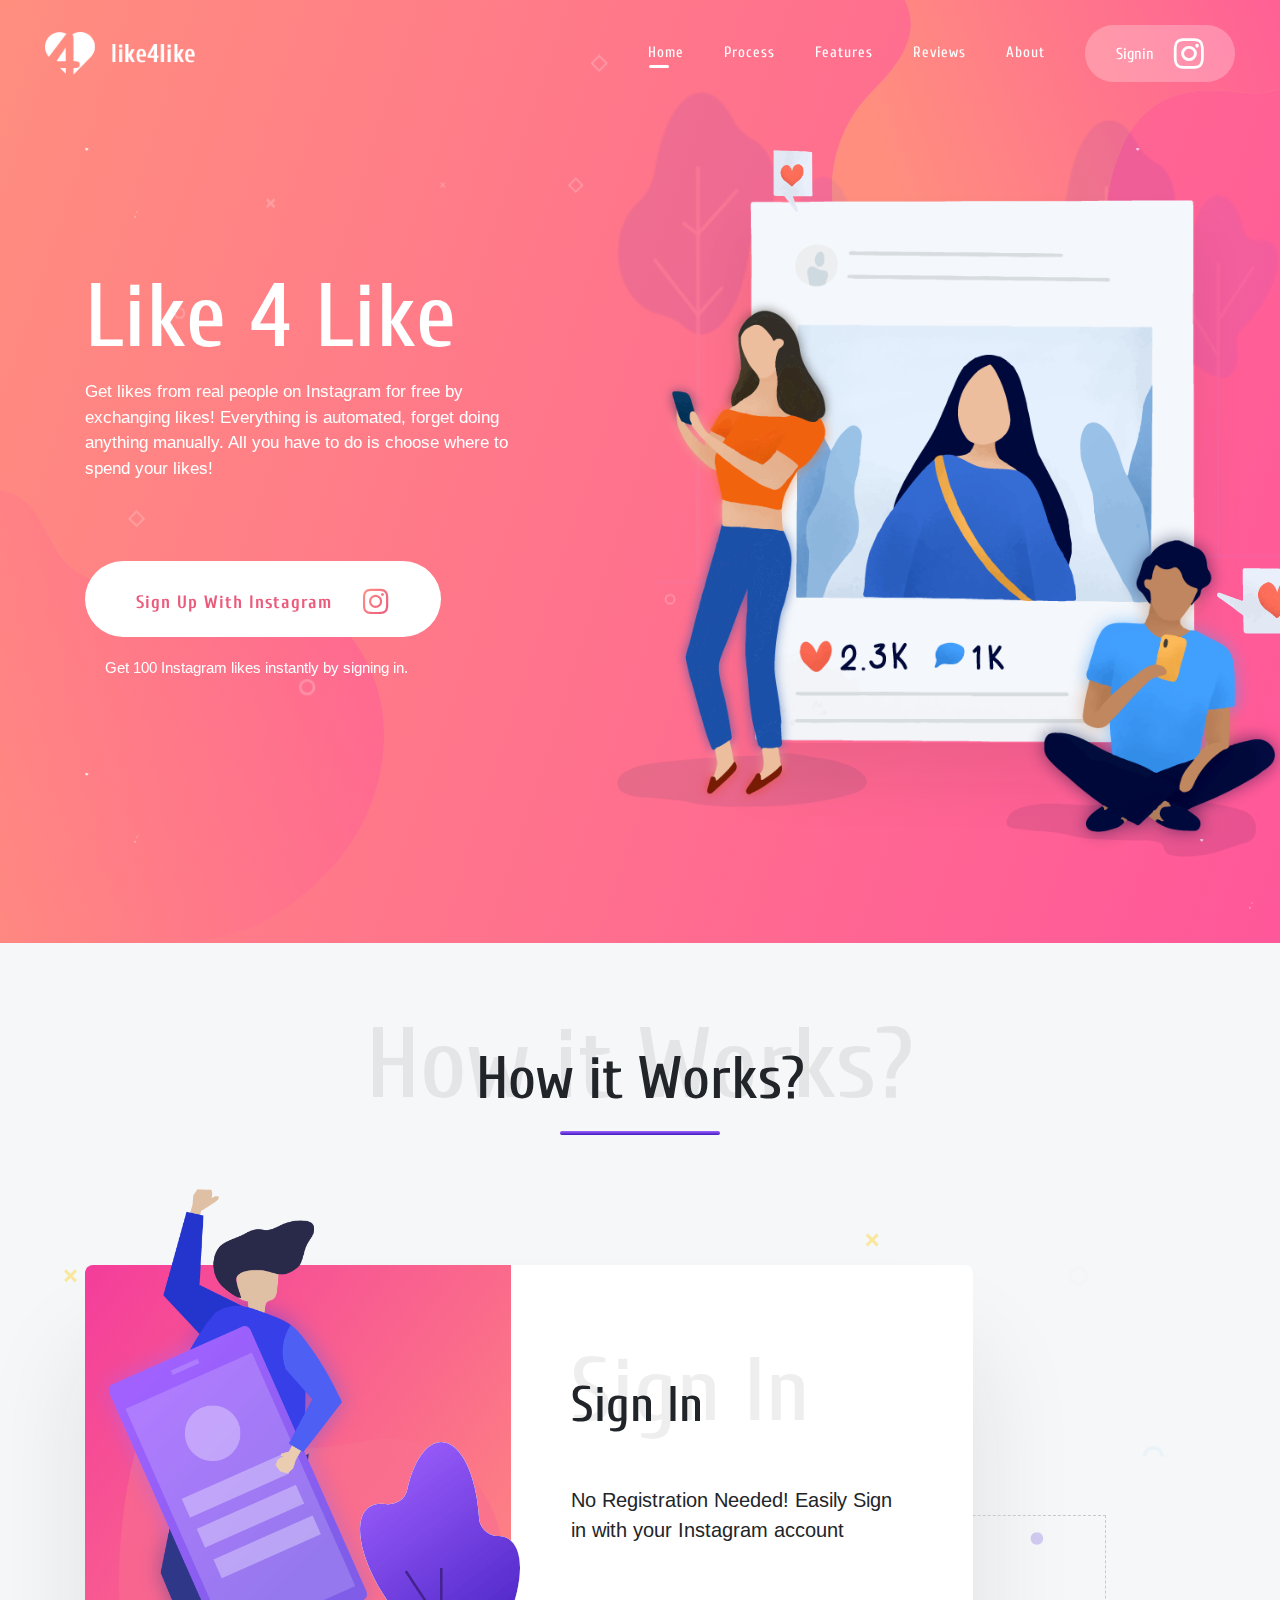
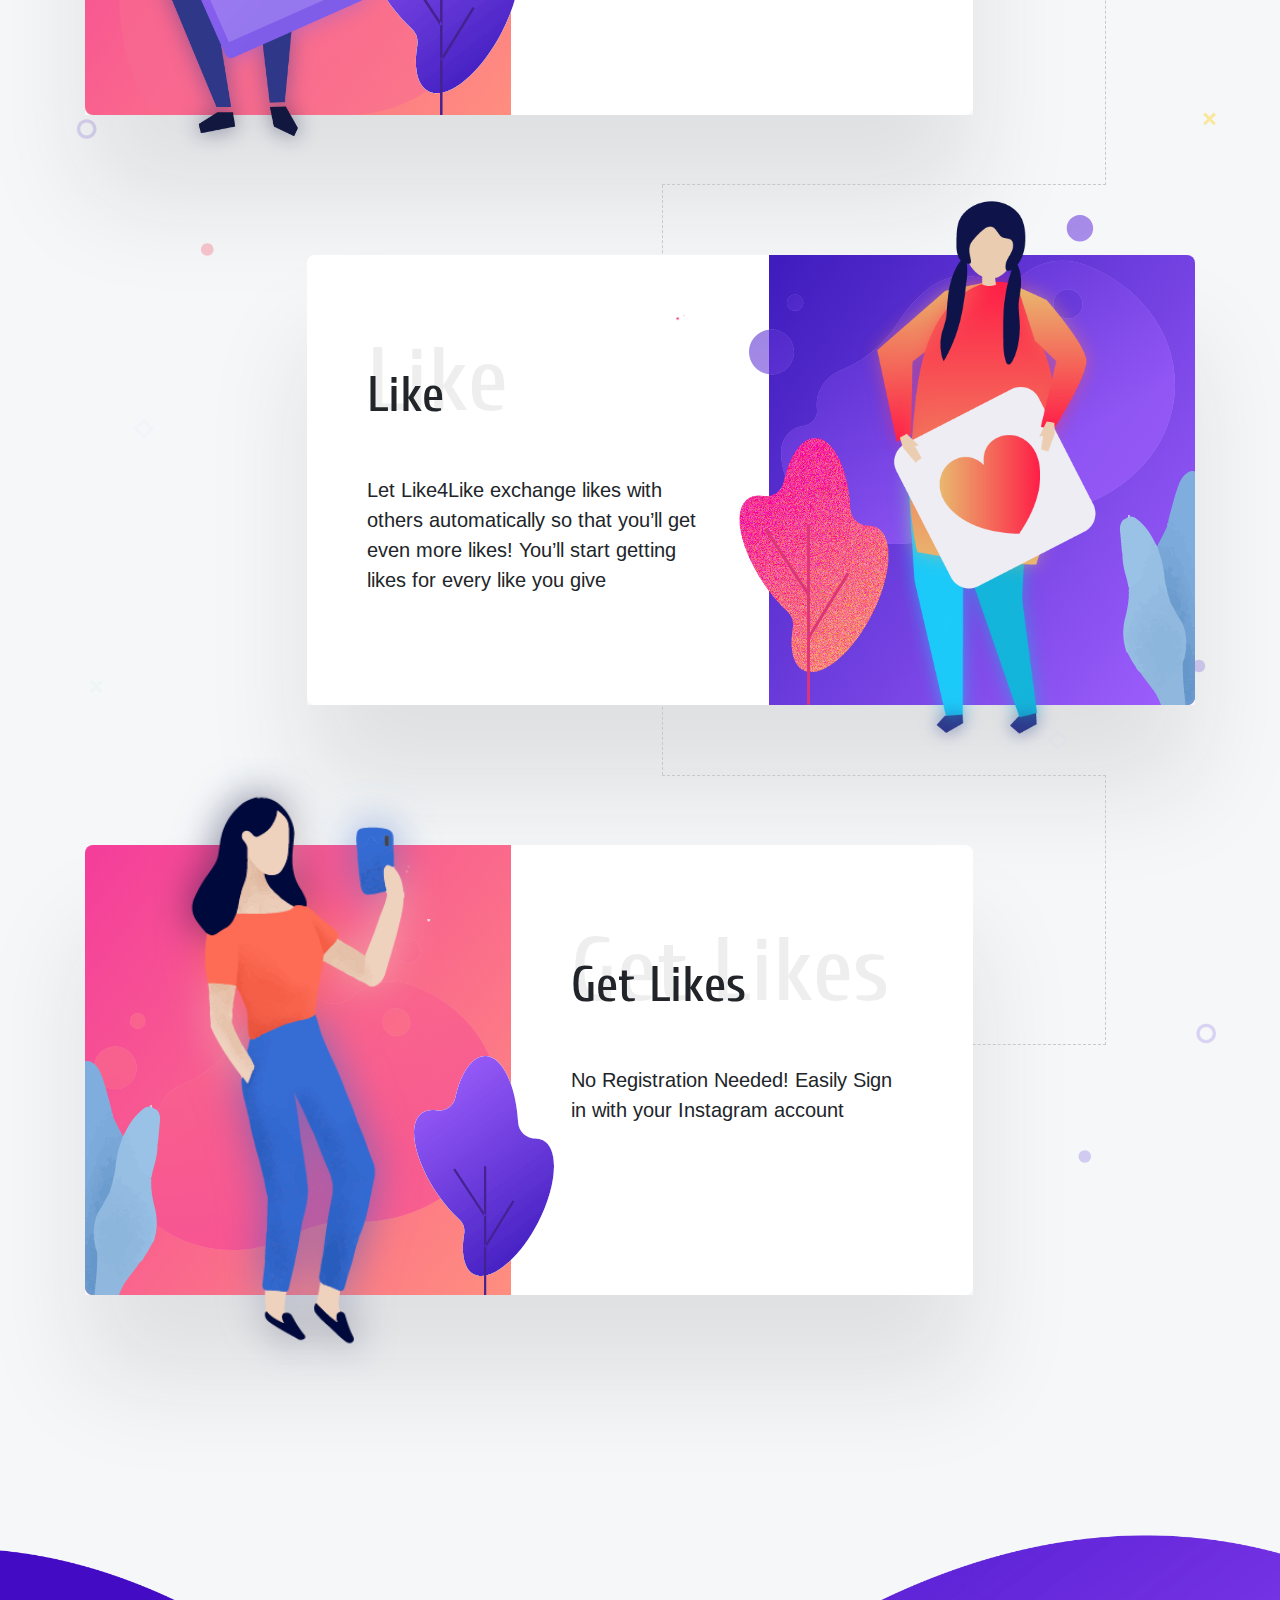
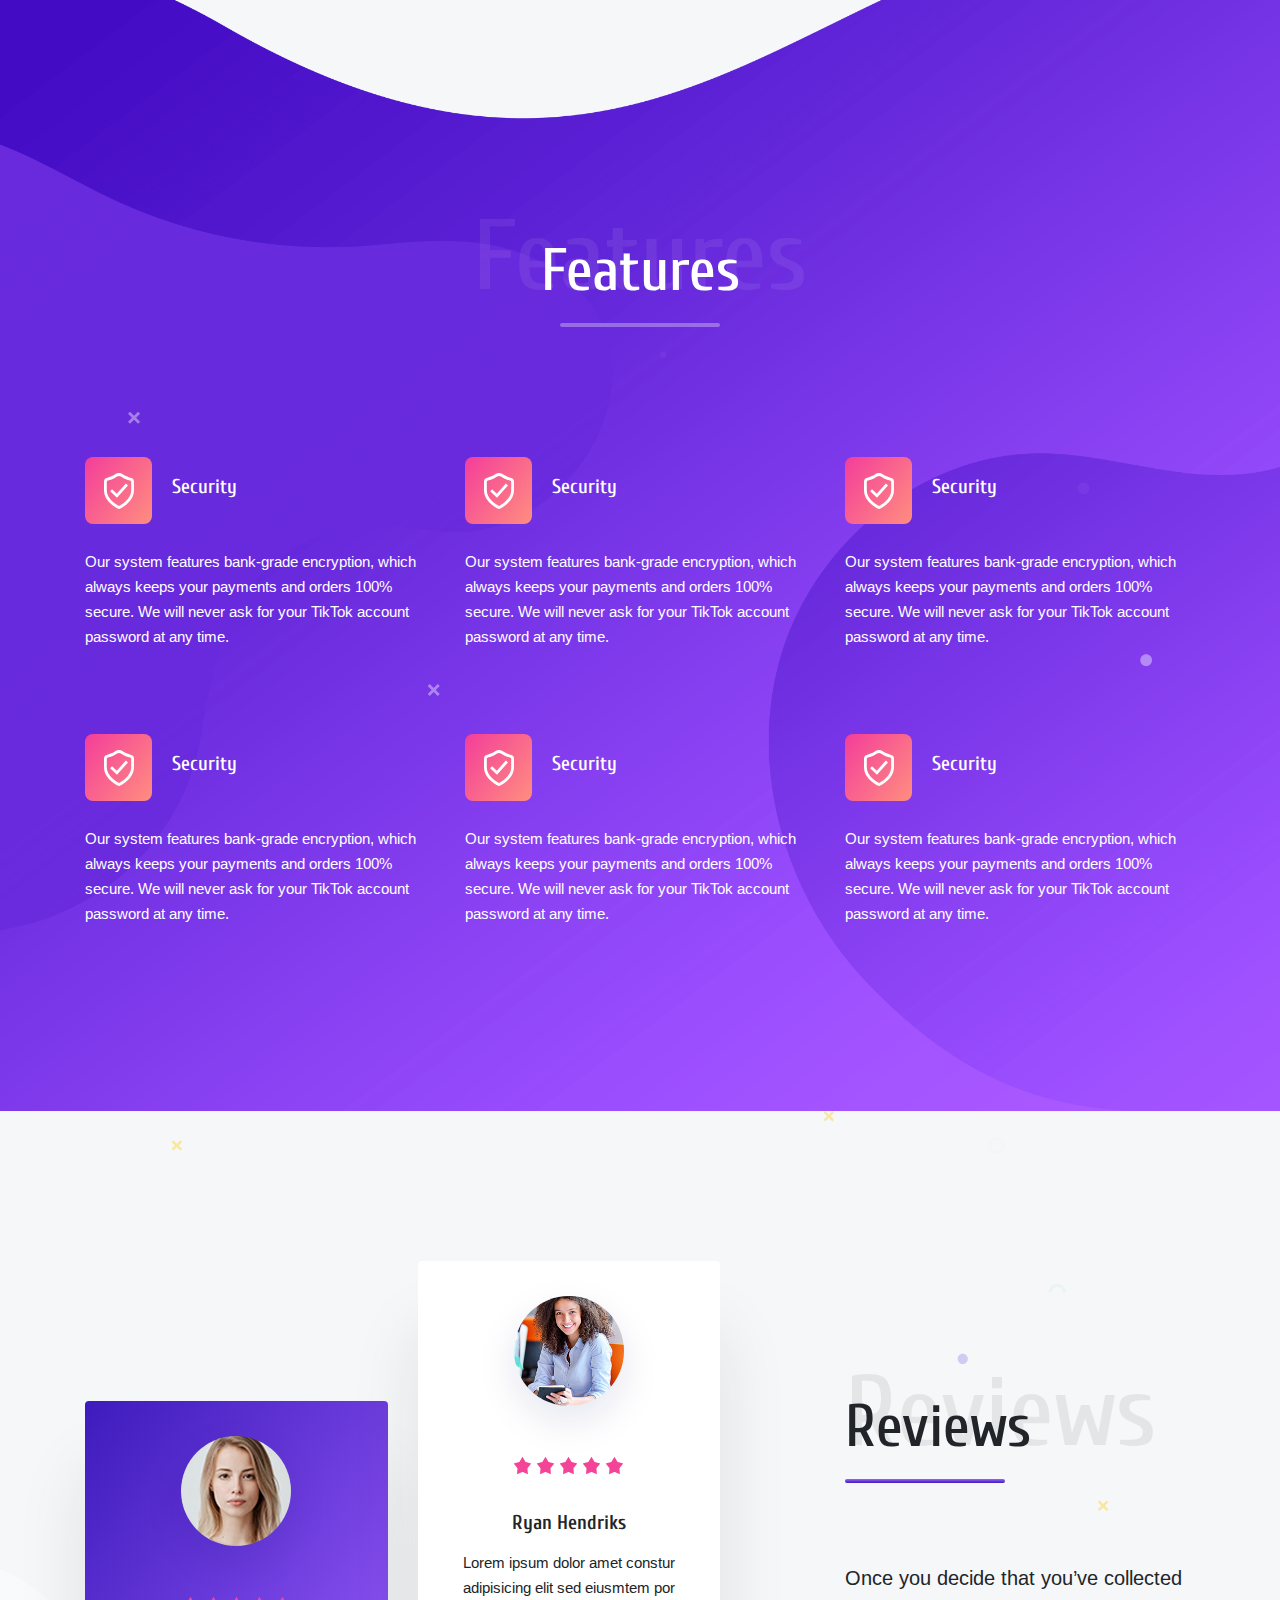
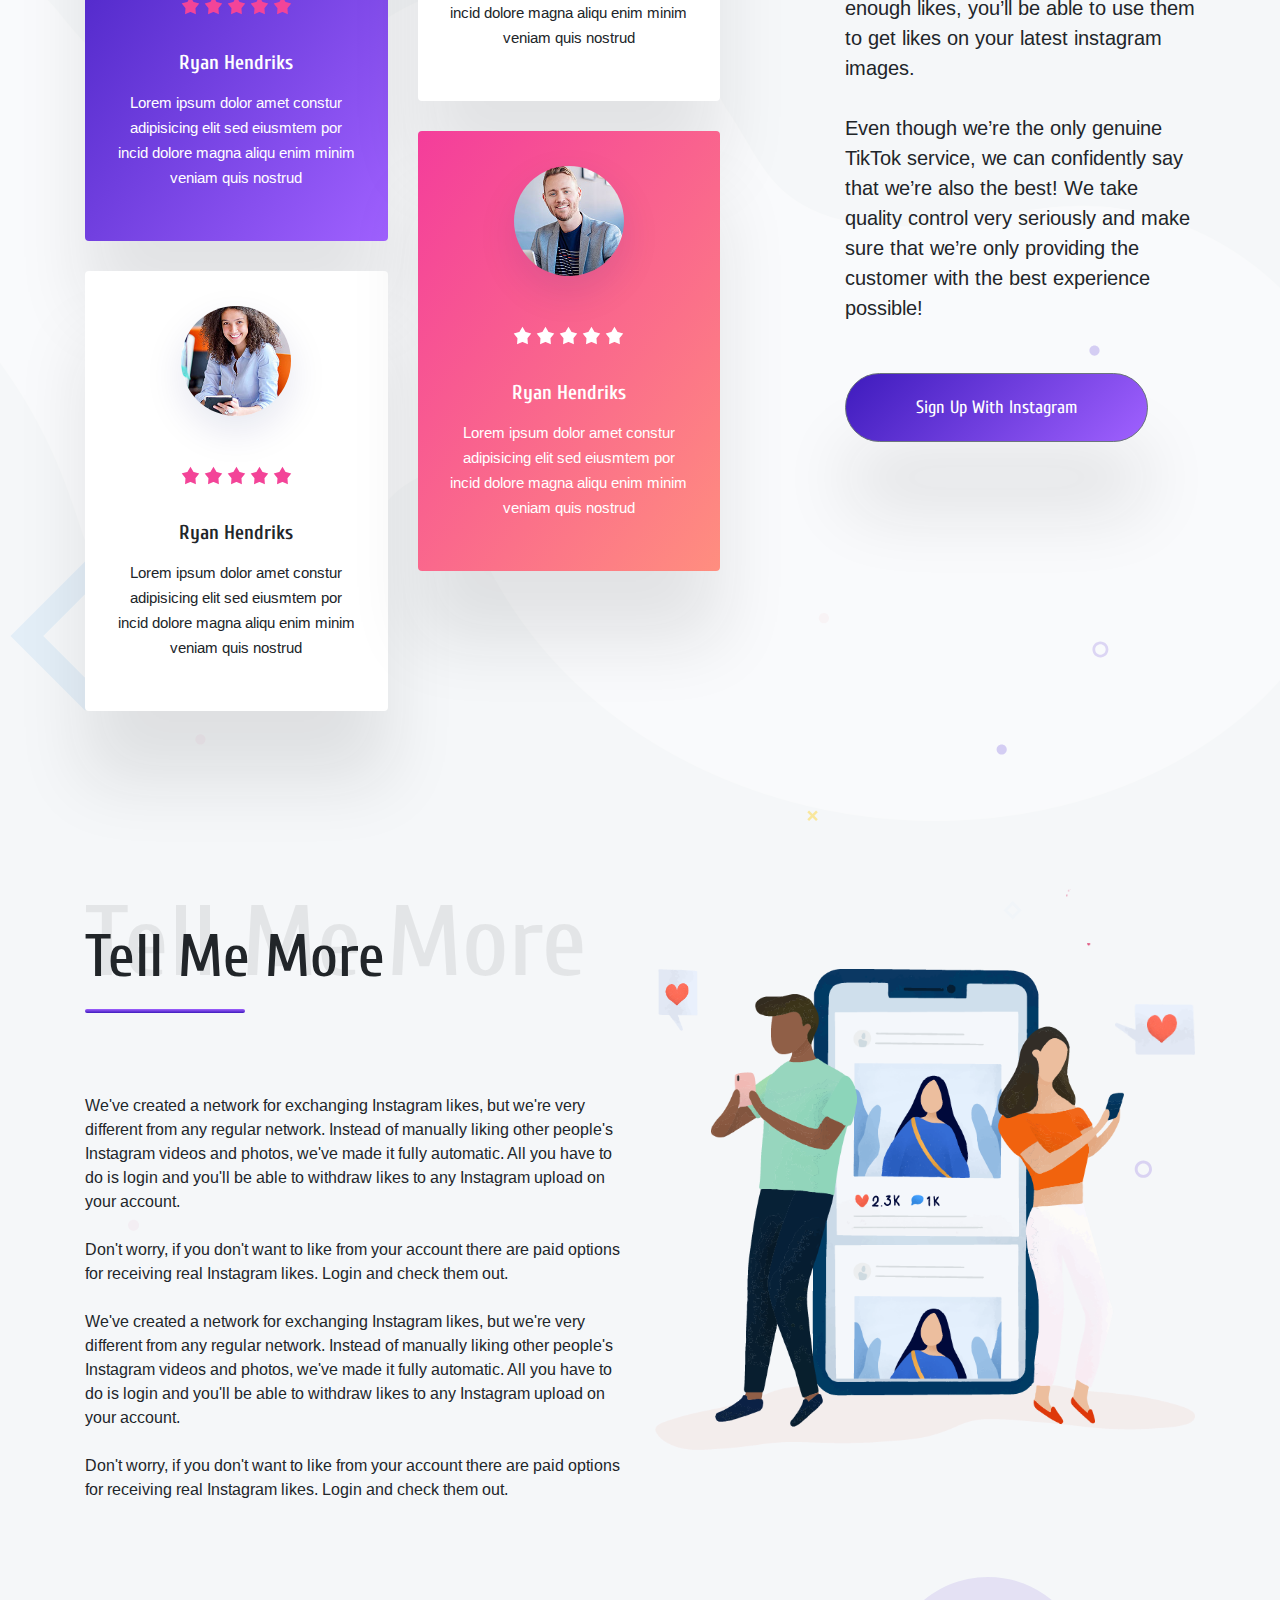
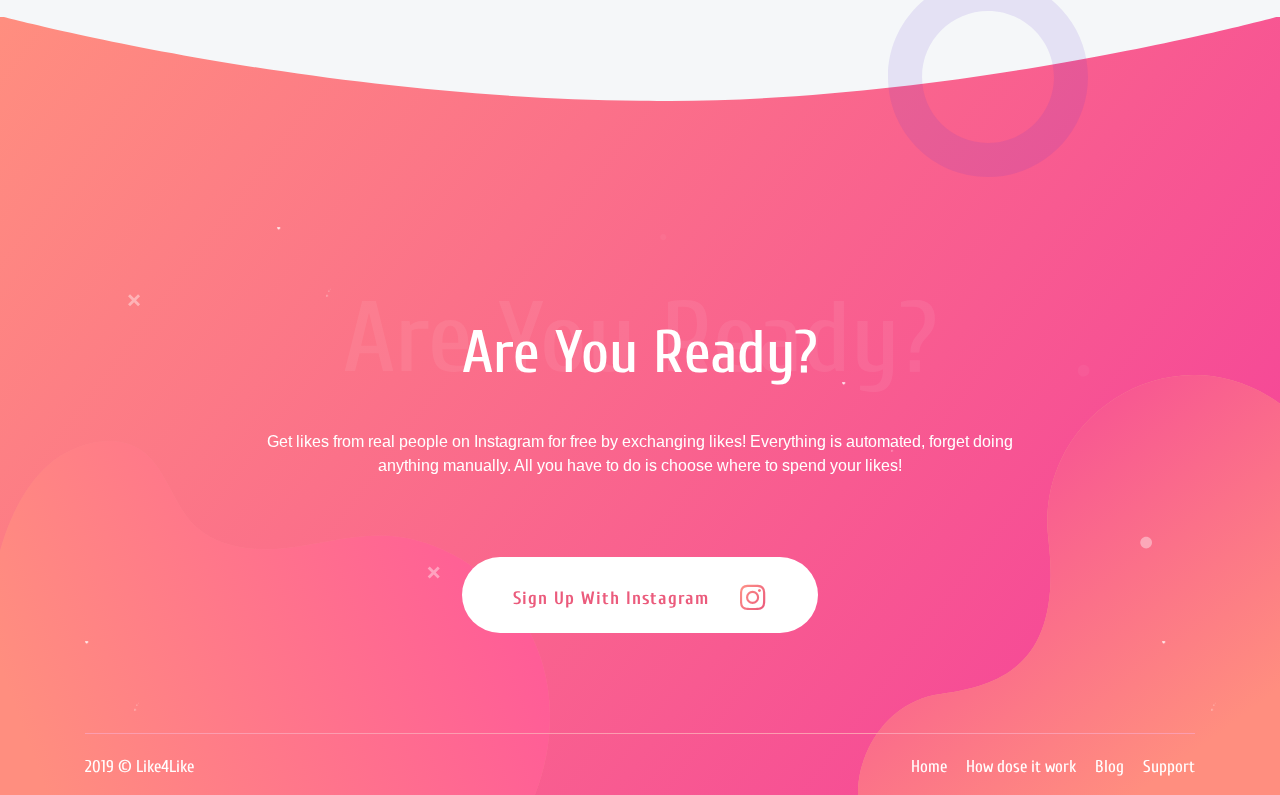
==== commit 38868a18: "Added Favicon" ====
--- a/index.html
+++ b/index.html
@@ -4,7 +4,7 @@
 <head>
   <meta charset="utf-8">
   <title>Like4Like</title>
-    
+
   <!-- mobile responsive meta -->
   <meta name="viewport" content="width=device-width, initial-scale=1">
   <meta name="viewport" content="width=device-width, initial-scale=1, maximum-scale=1">
@@ -17,7 +17,7 @@
   <link href="css/style.css" rel="stylesheet">
   
   <!--Favicon-->
-  <link rel="shortcut icon" href="images/favicon.ico" type="image/x-icon">
+  <link rel="shortcut icon" href="images/favicon.png" type="image/x-icon">
   <link rel="icon" href="images/favicon.png" type="image/x-icon">
 
 </head>
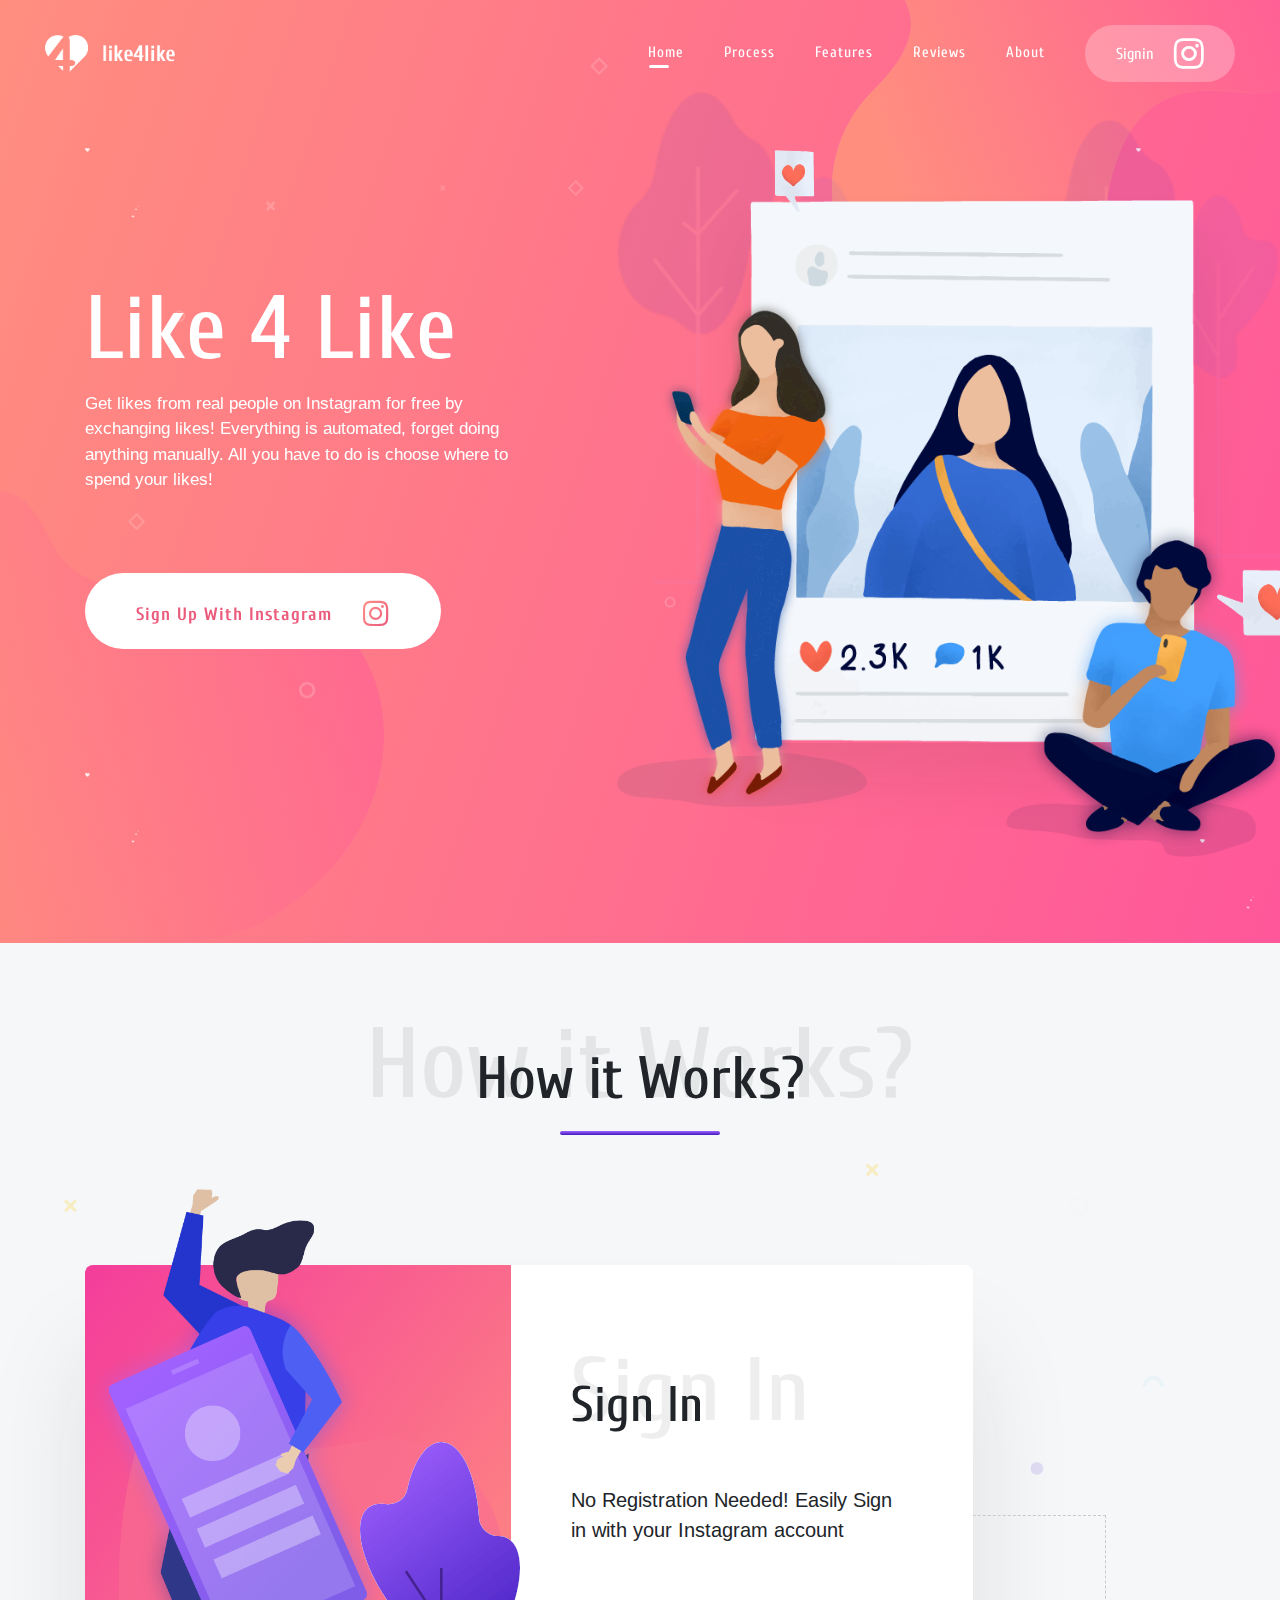
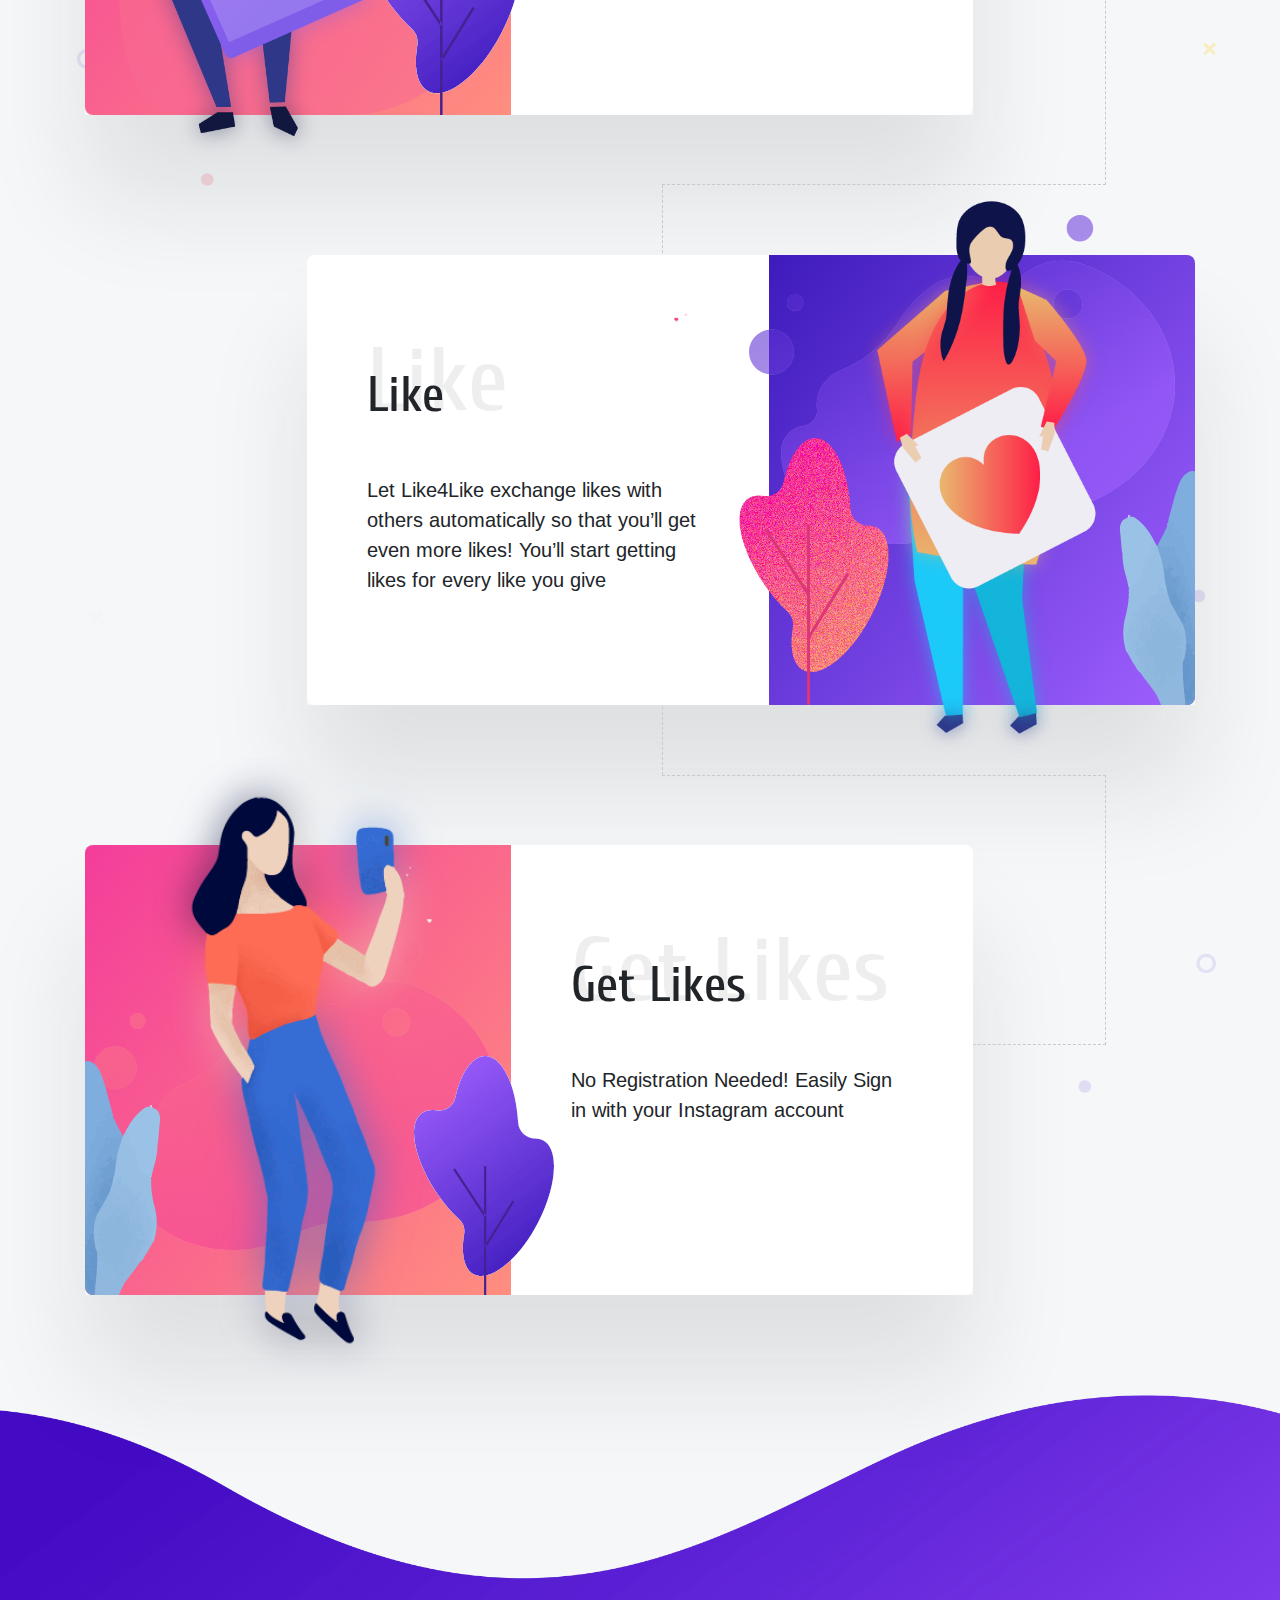
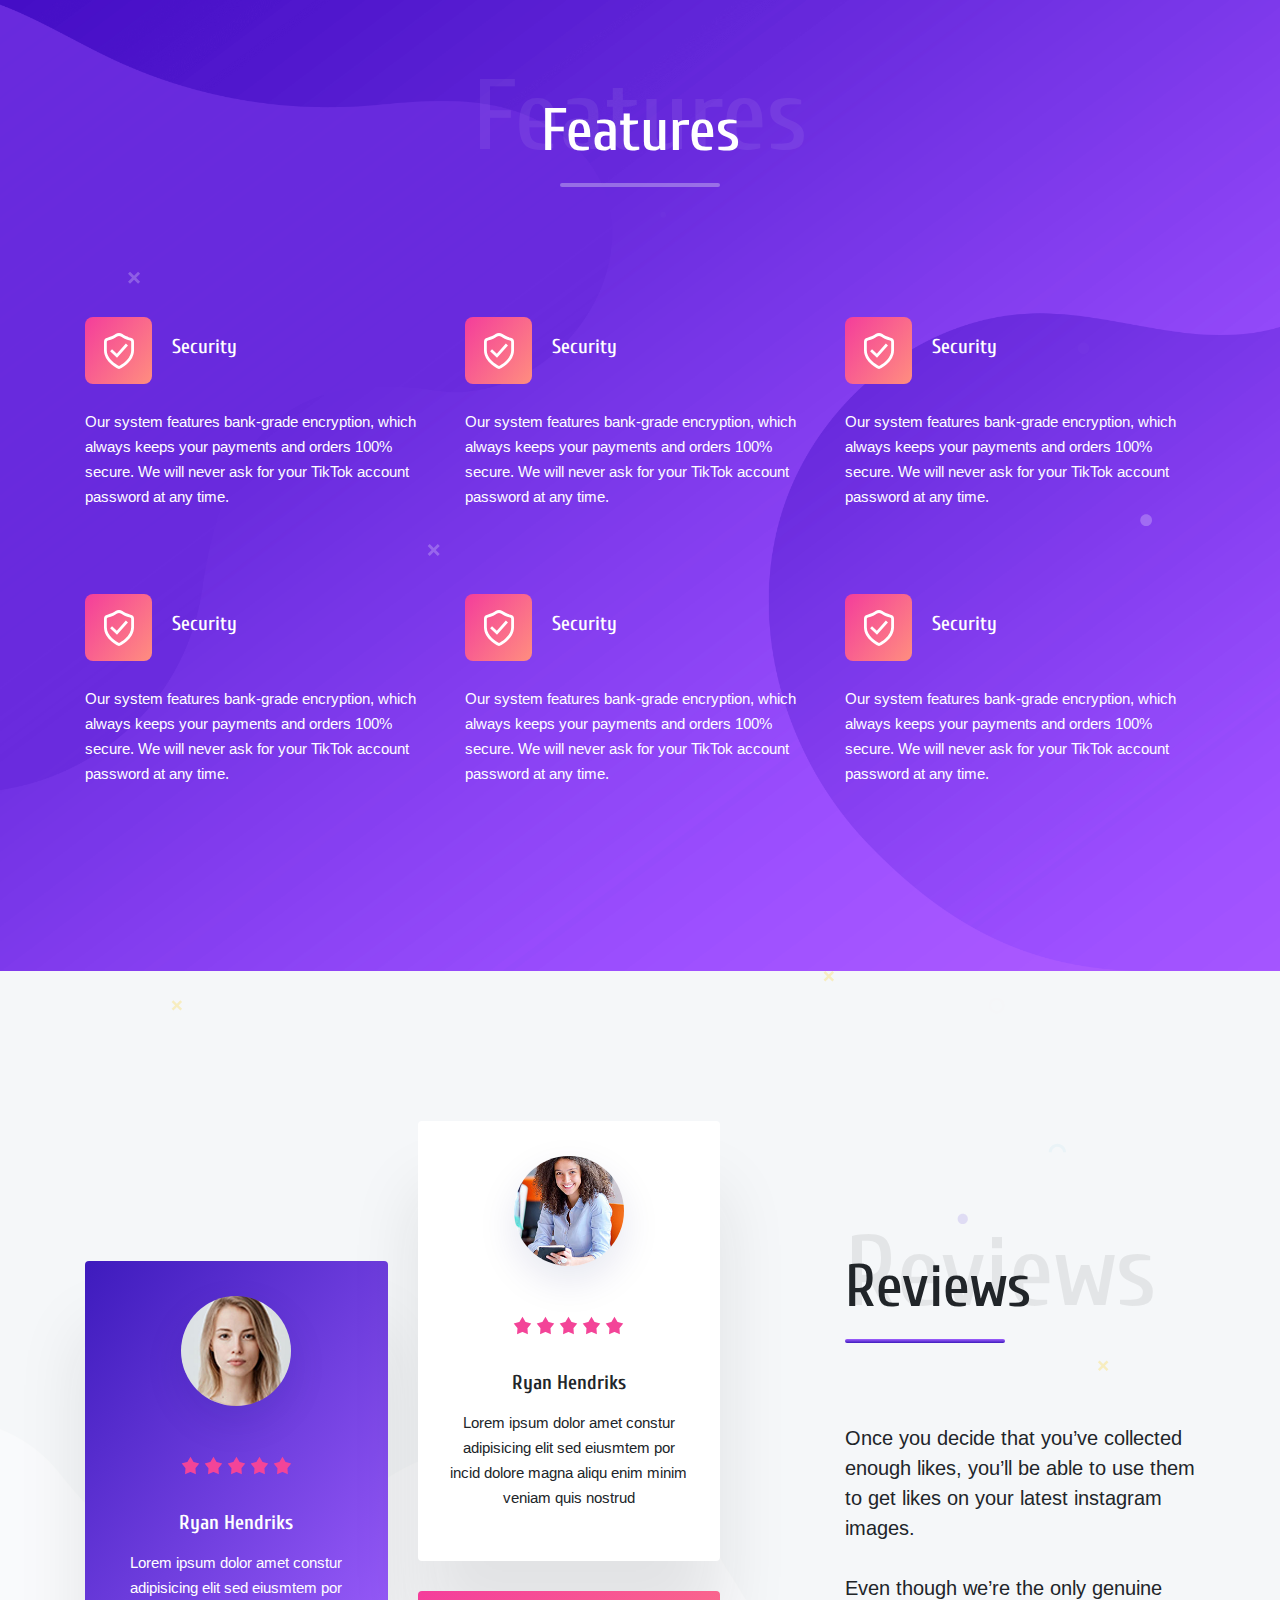
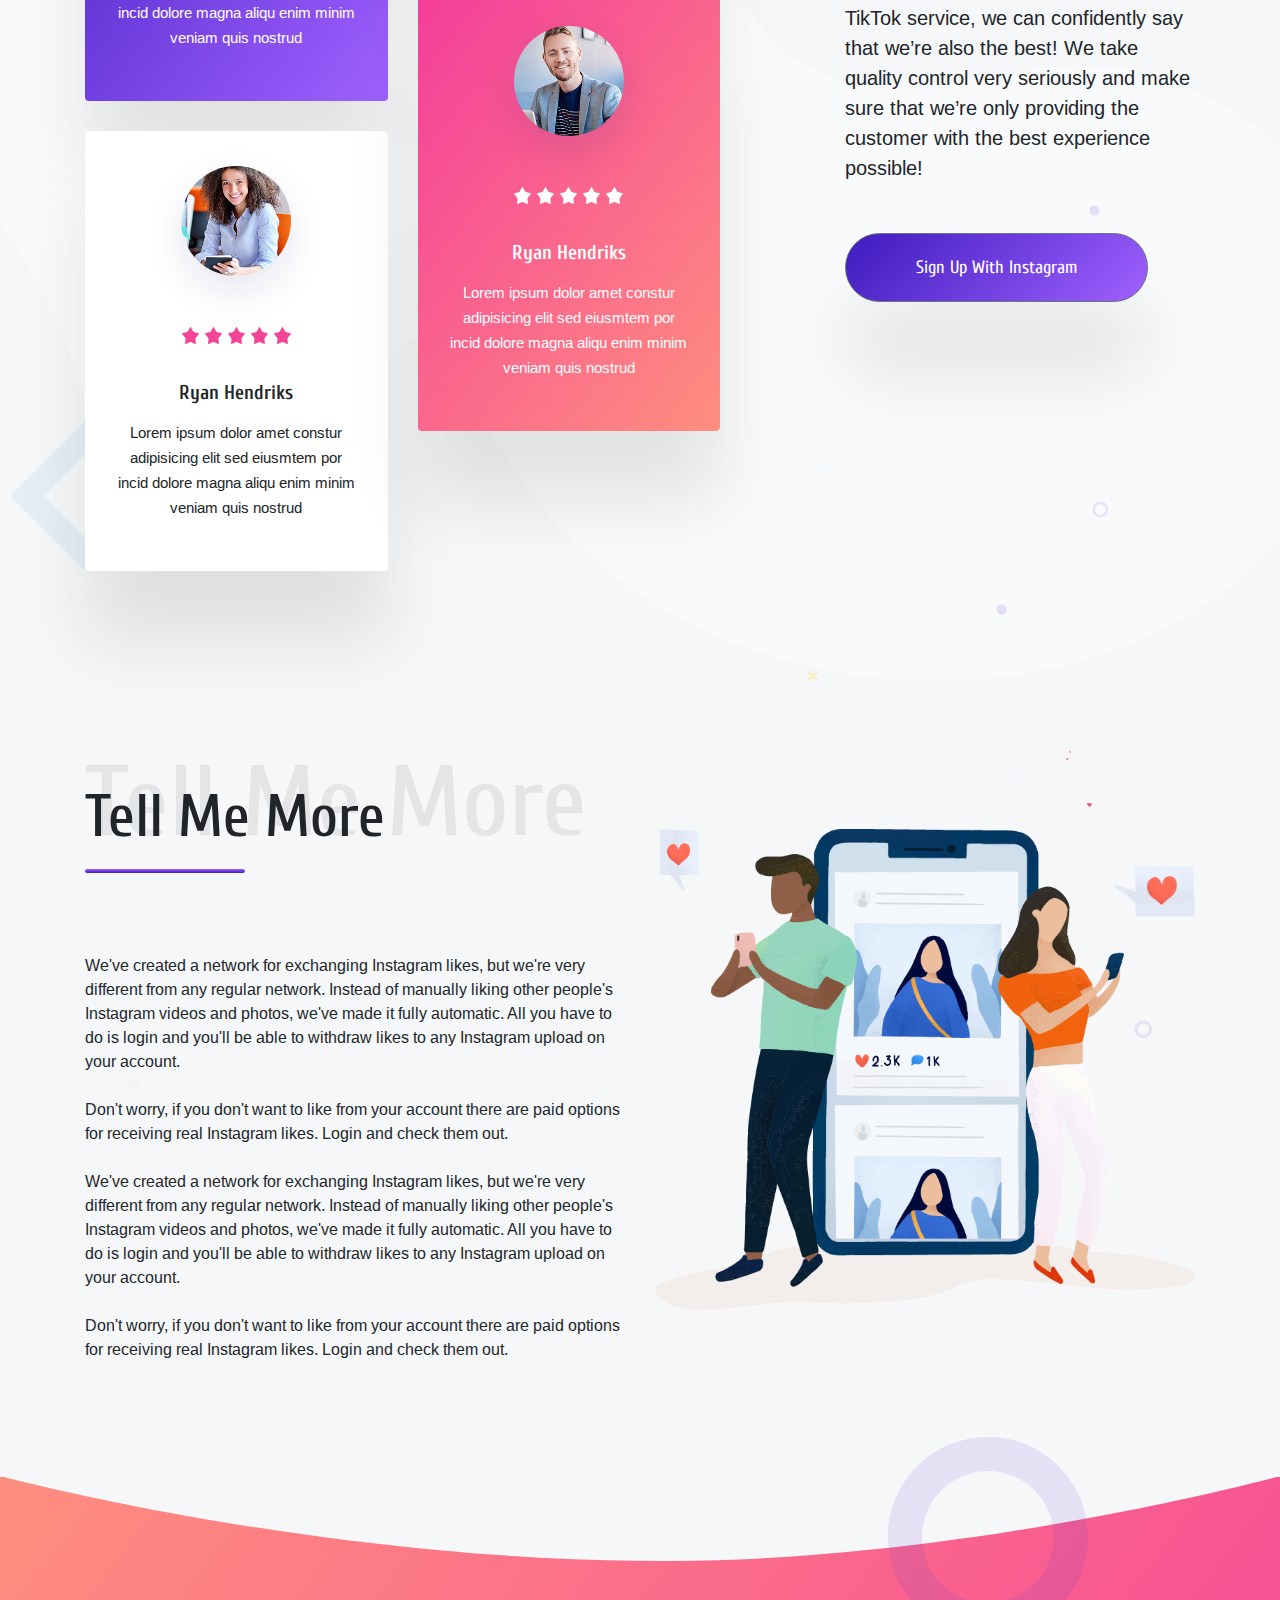
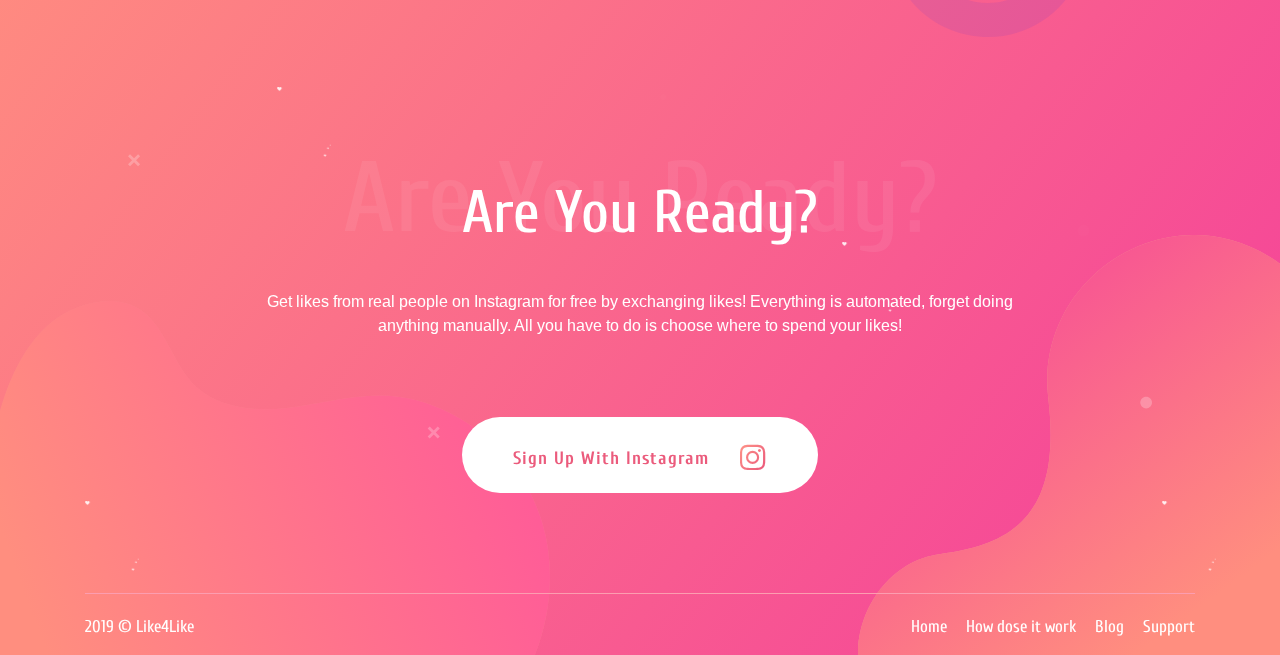
==== commit b1cbbc16: "Fixed issues with revision 02" ====
--- a/index.html
+++ b/index.html
@@ -70,9 +70,7 @@
 
 <!-- Offcanvas Navigation Start -->
 <div class="nav-offcanvas">
-  <button type="button" class="close" id="offCanvasClose" aria-label="Close">
-    <i class="ti-close"></i>
-  </button>
+  <button type="button" class="close" id="offCanvasClose"></button>
   <div class="nav-offcanvas-menu">
     <ul>
       <li><a href="#hero" class="page-scroll">Home</a></li>
@@ -153,11 +151,10 @@
             Everything is automated, forget doing anything manually. 
             All you have to do is choose where to spend your likes!
           </p>
-          <a href="#" class="btn btn-white">
+          <a href="#" class="btn btn-white" data-toggle="tooltip" data-placement="top" title="Get 100 Instagram likes instantly by signing in">
             Sign Up With Instagram
             <i class="fa fa-instagram"></i>
           </a>
-          <span>Get 100 Instagram likes instantly by signing in.</span>
         </div>
       </div>
       <div class="col-lg-5 ml-auto">
--- a/css/style.css
+++ b/css/style.css
@@ -213,6 +213,12 @@
     background: #eb5b7c;
     box-shadow: 0px 0px 12px 0px rgba(0, 0, 0, 0.09);
     padding: 20px;
+  }
+}
+
+@media (max-width: 575px) {
+  .main-nav {
+    padding: 15px;
   }
 }
 
@@ -303,7 +309,13 @@
 }
 
 .main-nav .navbar-brand img {
-  max-width: 150px;
+  max-width: 130px;
+}
+
+@media (max-width: 575px) {
+  .main-nav .navbar-brand img {
+    width: 110px;
+  }
 }
 
 .main-nav .navbar-toggler {
@@ -314,14 +326,14 @@
 
 .main-nav.nav-bg {
   background: #eb5b7c;
-  padding: 20px;
+  padding: 10px;
   border: none;
   box-shadow: 0px 0px 12px 0px rgba(0, 0, 0, 0.09);
 }
 
 @media (max-width: 991px) {
   .main-nav.nav-bg {
-    padding: 15px 20px;
+    padding: 15px;
   }
 }
 
@@ -334,13 +346,7 @@
 }
 
 .headroom--unpinned {
-  top: -100px !important;
-}
-
-@media (max-width: 991px) {
-  .headroom--unpinned {
-    top: 0 !important;
-  }
+  top: 0 !important;
 }
 
 .headroom--pinned {
@@ -362,21 +368,33 @@
 
 .nav-offcanvas .close {
   position: absolute;
-  right: 10px;
+  right: 20px;
   top: 20px;
-  outline: 0;
-  opacity: 1;
-  background: transparent;
-  border: none;
-  box-shadow: none;
+  width: 30px;
+  height: 30px;
   cursor: pointer;
-  transition: .3s ease;
-}
-
-.nav-offcanvas .close i {
-  font-size: 15px;
-  color: white;
-  text-shadow: none;
+}
+
+.nav-offcanvas .close::before {
+  position: absolute;
+  content: '';
+  width: 30px;
+  height: 3px;
+  background: #fff;
+  left: 0;
+  -webkit-transform: rotate(45deg);
+          transform: rotate(45deg);
+}
+
+.nav-offcanvas .close::after {
+  position: absolute;
+  content: '';
+  width: 30px;
+  height: 3px;
+  background: #fff;
+  left: 0;
+  -webkit-transform: rotate(-45deg);
+          transform: rotate(-45deg);
 }
 
 .nav-offcanvas .close:hover {
@@ -840,13 +858,22 @@
 
 .process__item {
   display: flex;
-  box-shadow: rgba(25, 28, 33, 0.1) 0px 85px 98px 0px;
-  margin-bottom: 140px;
+  box-shadow: #191c211a 0px 85px 98px 0px;
   width: 80%;
   position: relative;
   z-index: 1;
 }
 
+.process__item:not(:last-child) {
+  margin-bottom: 140px;
+}
+
+@media (max-width: 575px) {
+  .process__item:not(:last-child) {
+    margin-bottom: 80px;
+  }
+}
+
 @media (max-width: 1200px) {
   .process__item {
     width: 90%;
@@ -869,6 +896,12 @@
   .process__item .image {
     flex-basis: 100%;
     height: 400px;
+  }
+}
+
+@media (max-width: 575px) {
+  .process__item .image {
+    height: 200px;
   }
 }
 
@@ -1045,6 +1078,12 @@
   }
 }
 
+@media (max-width: 575px) {
+  .process__item .image .illustration__middle-one {
+    width: 150px;
+  }
+}
+
 .process__item .image .illustration__middle-two {
   position: absolute;
   width: 260px;
@@ -1061,6 +1100,12 @@
   }
 }
 
+@media (max-width: 575px) {
+  .process__item .image .illustration__middle-two {
+    width: 120px;
+  }
+}
+
 .process__item .image .illustration__middle-three {
   position: absolute;
   width: 290px;
@@ -1077,6 +1122,12 @@
   }
 }
 
+@media (max-width: 575px) {
+  .process__item .image .illustration__middle-three {
+    width: 130px;
+  }
+}
+
 .process__item .image .illustration__right-one {
   position: absolute;
   right: -2%;
@@ -1194,6 +1245,12 @@
   }
 }
 
+@media (max-width: 575px) {
+  .process__item .content {
+    padding: 30px;
+  }
+}
+
 .process__item .content h2 {
   margin-bottom: 50px;
   position: relative;
@@ -1226,6 +1283,7 @@
 @media (max-width: 575px) {
   .process__item .content h2 {
     font-size: 45px;
+    margin-bottom: 10px;
   }
 }
 
@@ -1233,6 +1291,12 @@
   margin-bottom: 0px;
   font-size: 20px;
   line-height: 30px;
+}
+
+@media (max-width: 575px) {
+  .process__item .content p {
+    font-size: 16px;
+  }
 }
 
 .process__item:nth-child(odd) .image {
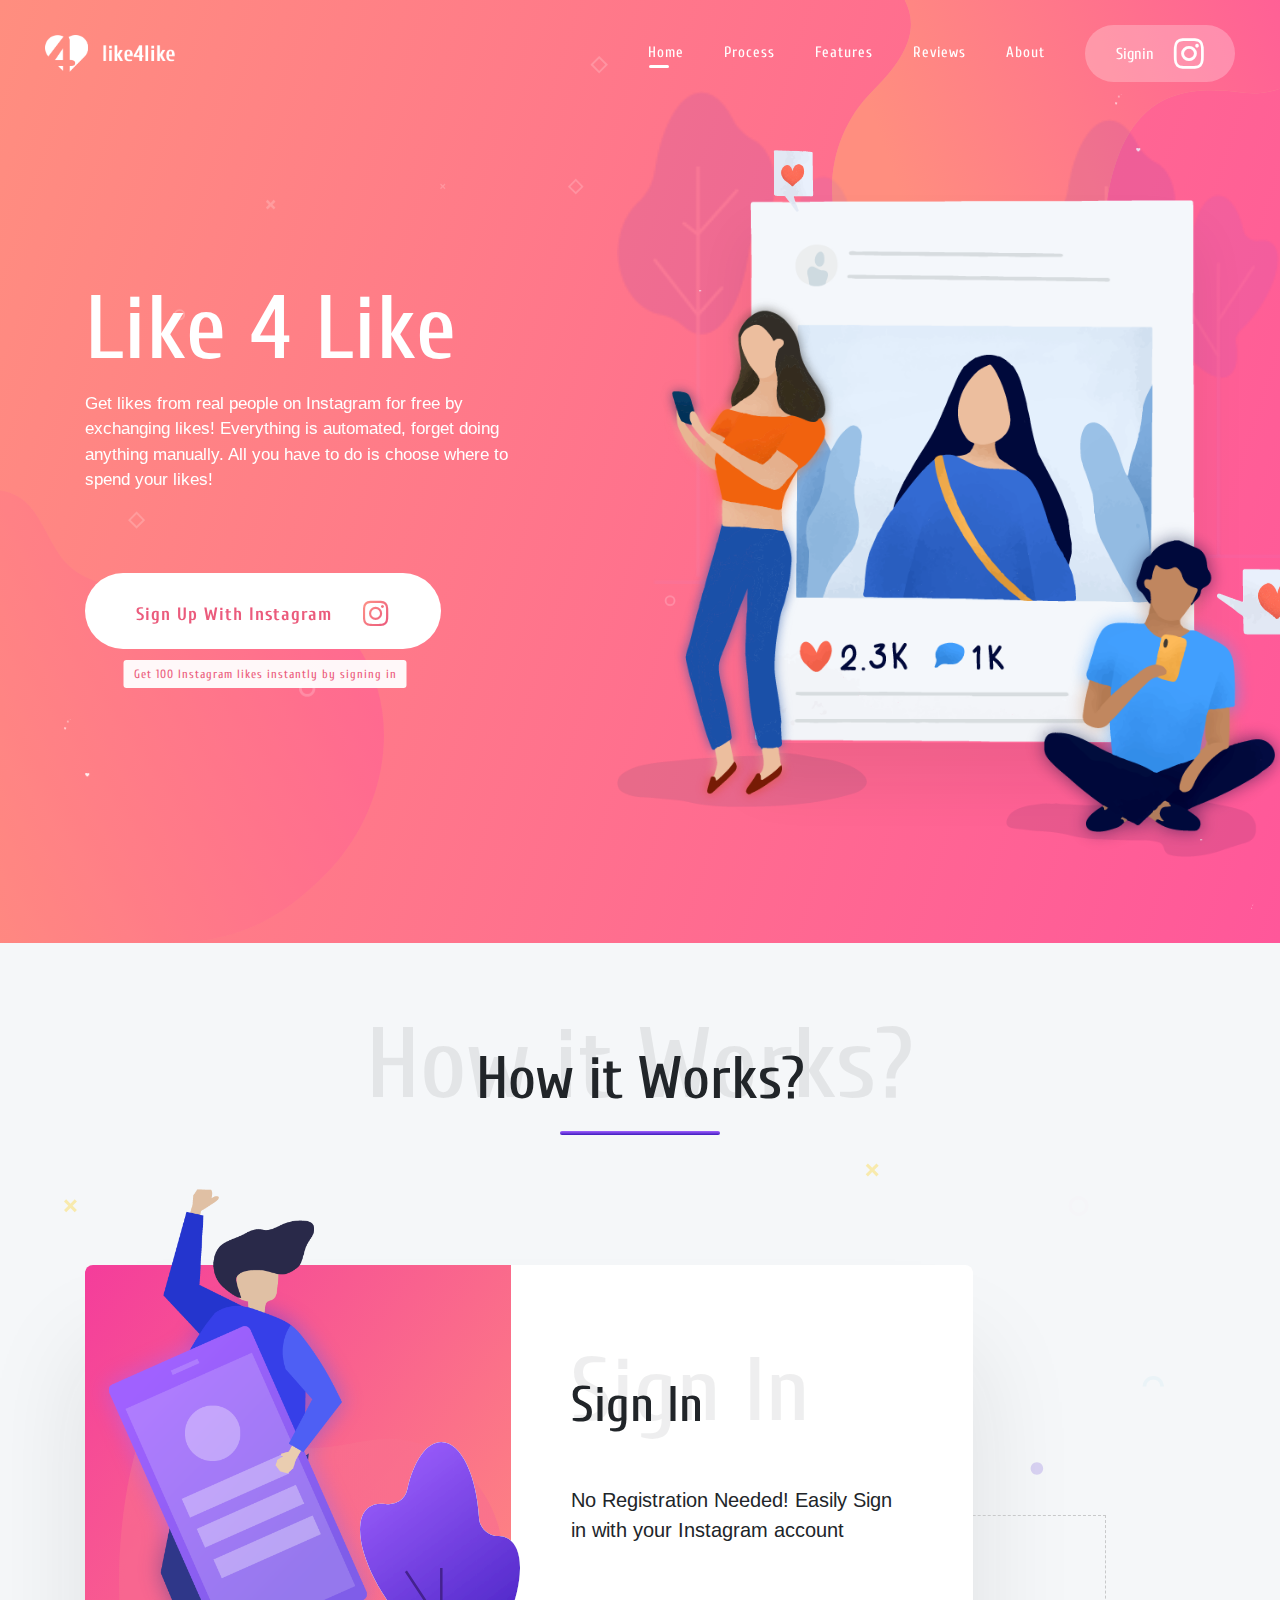
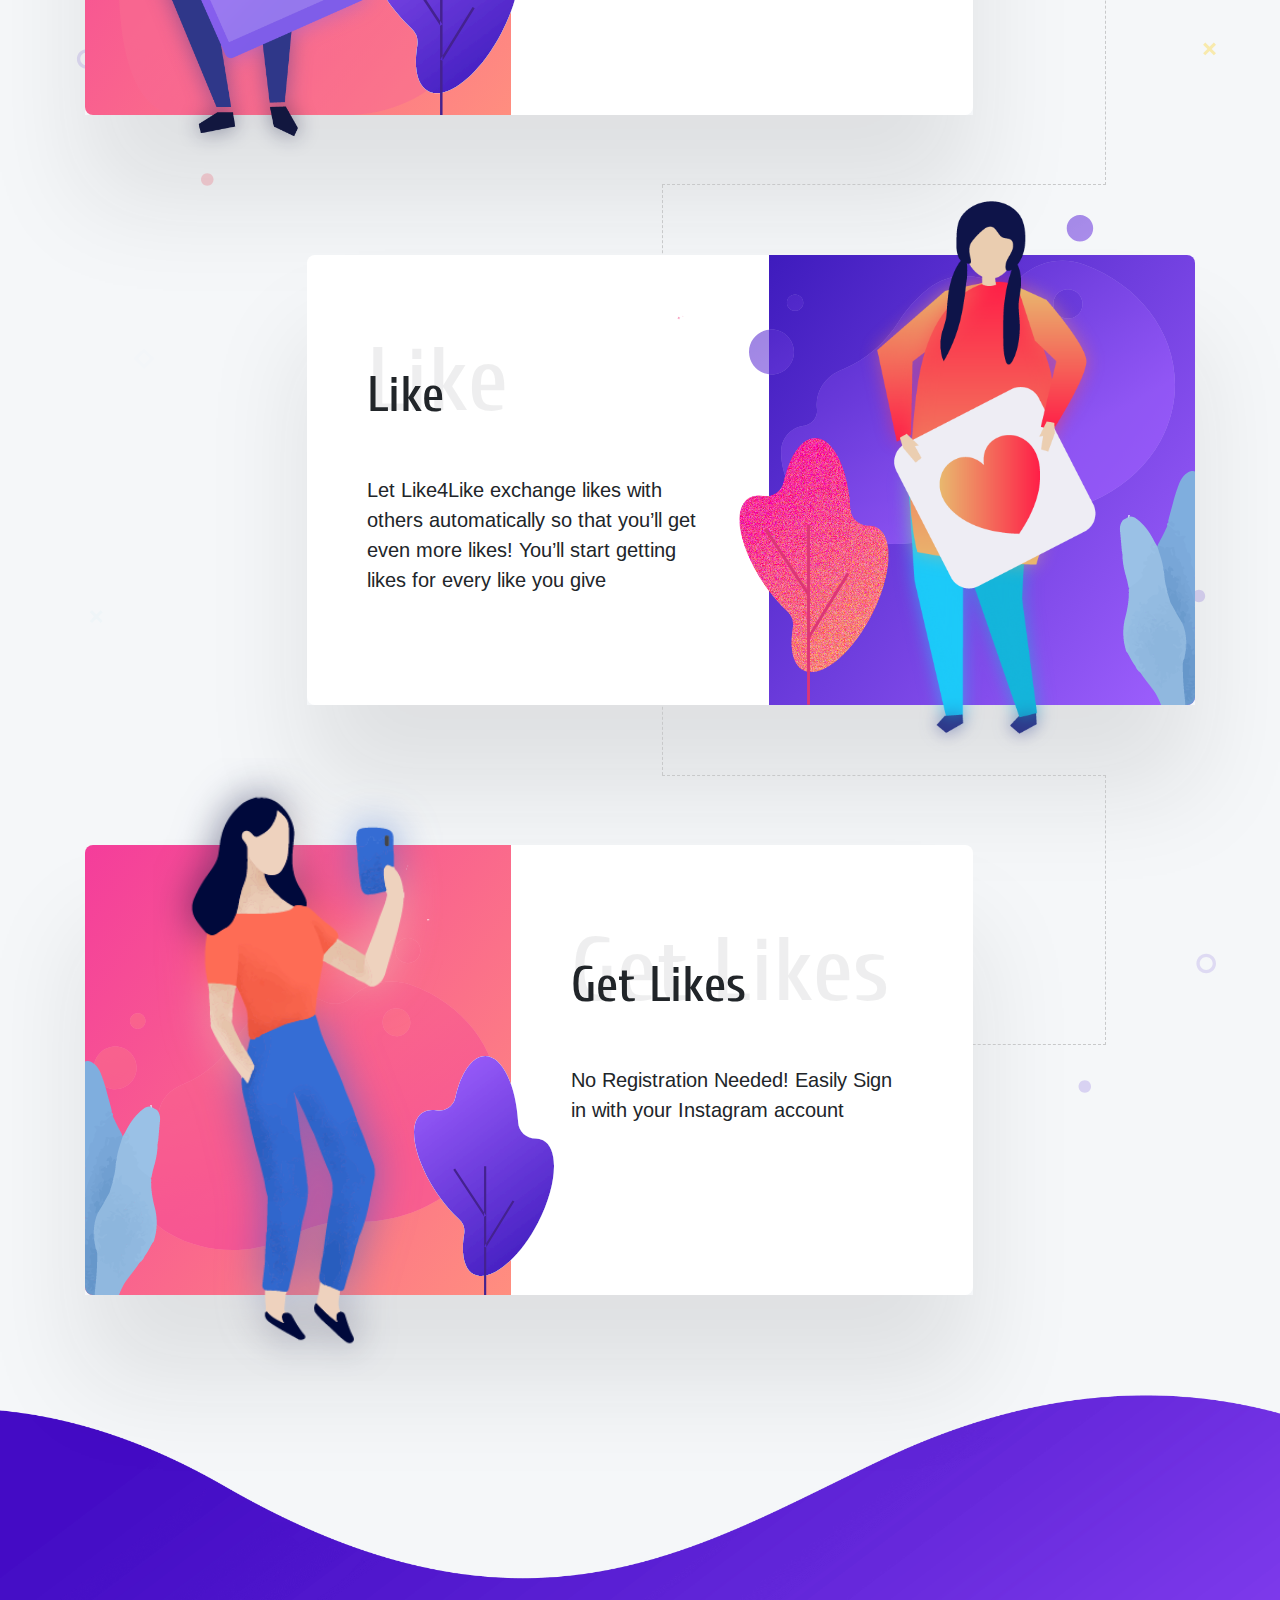
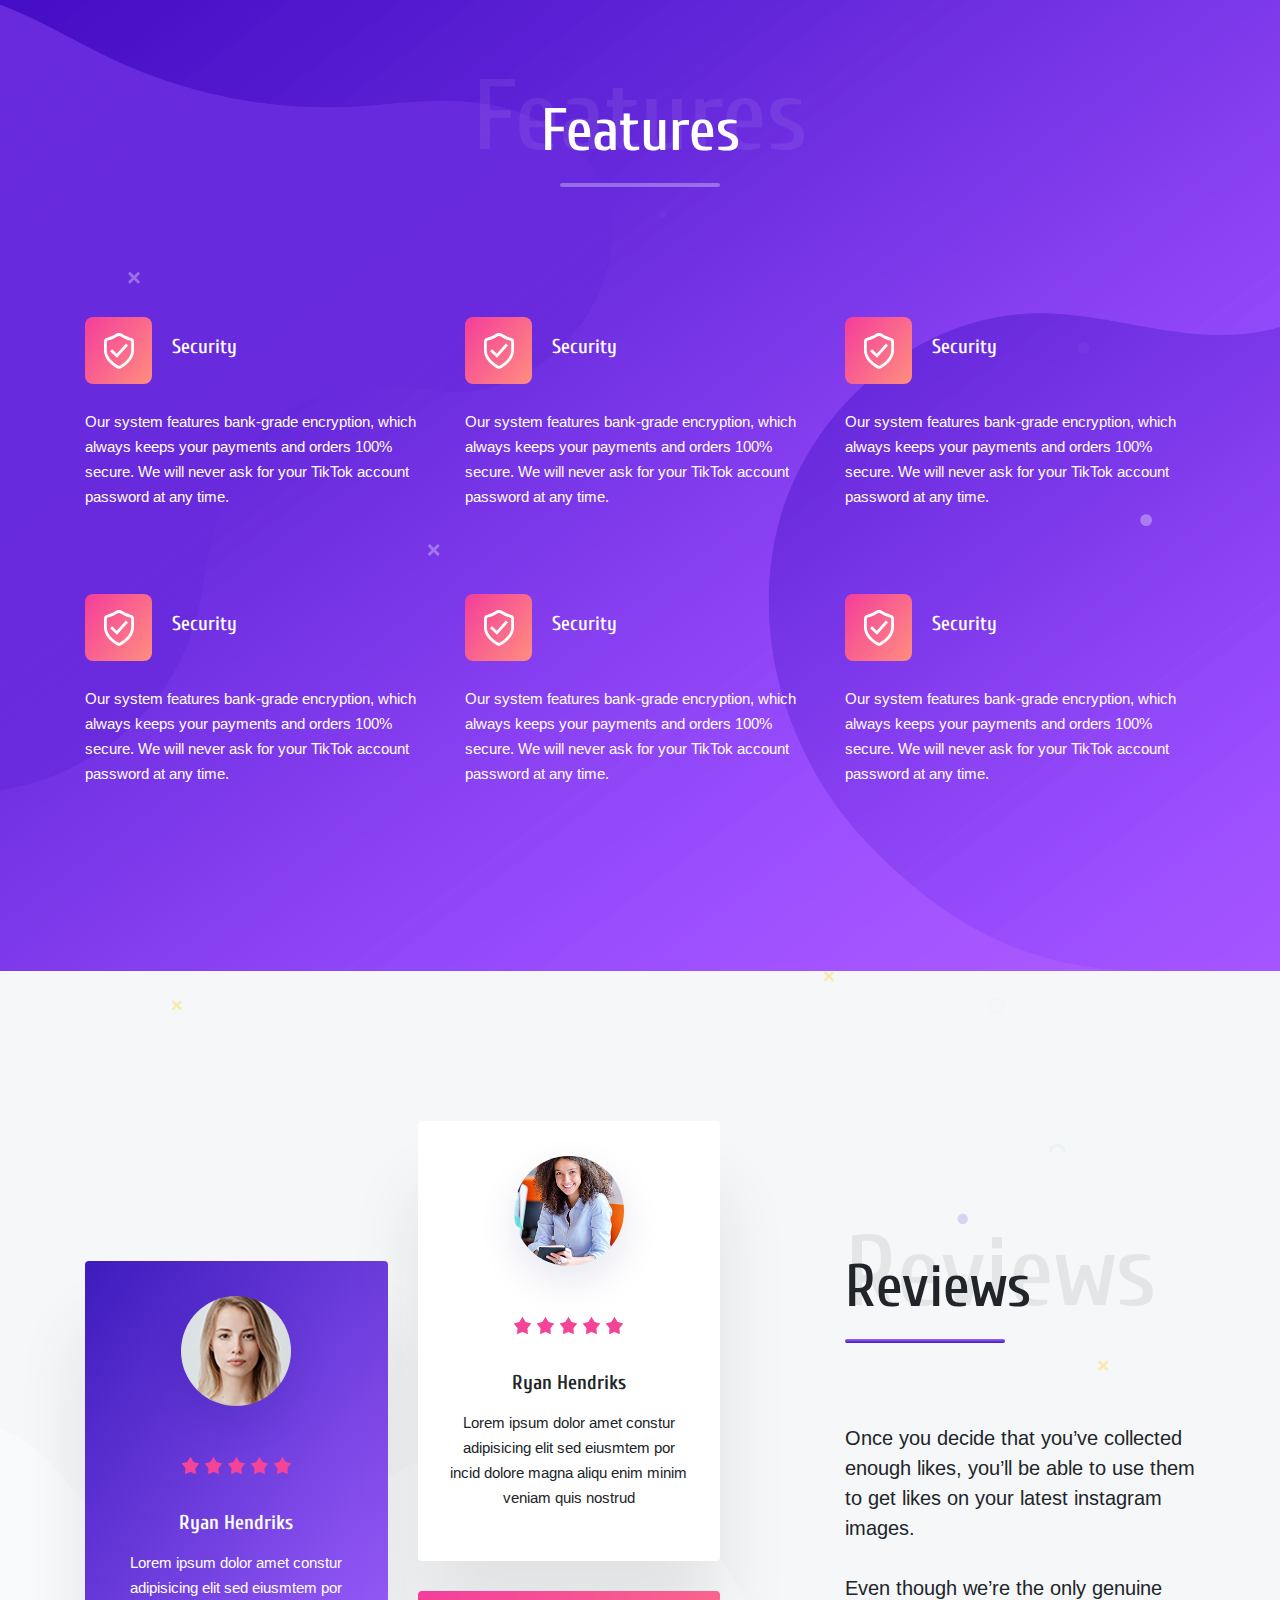
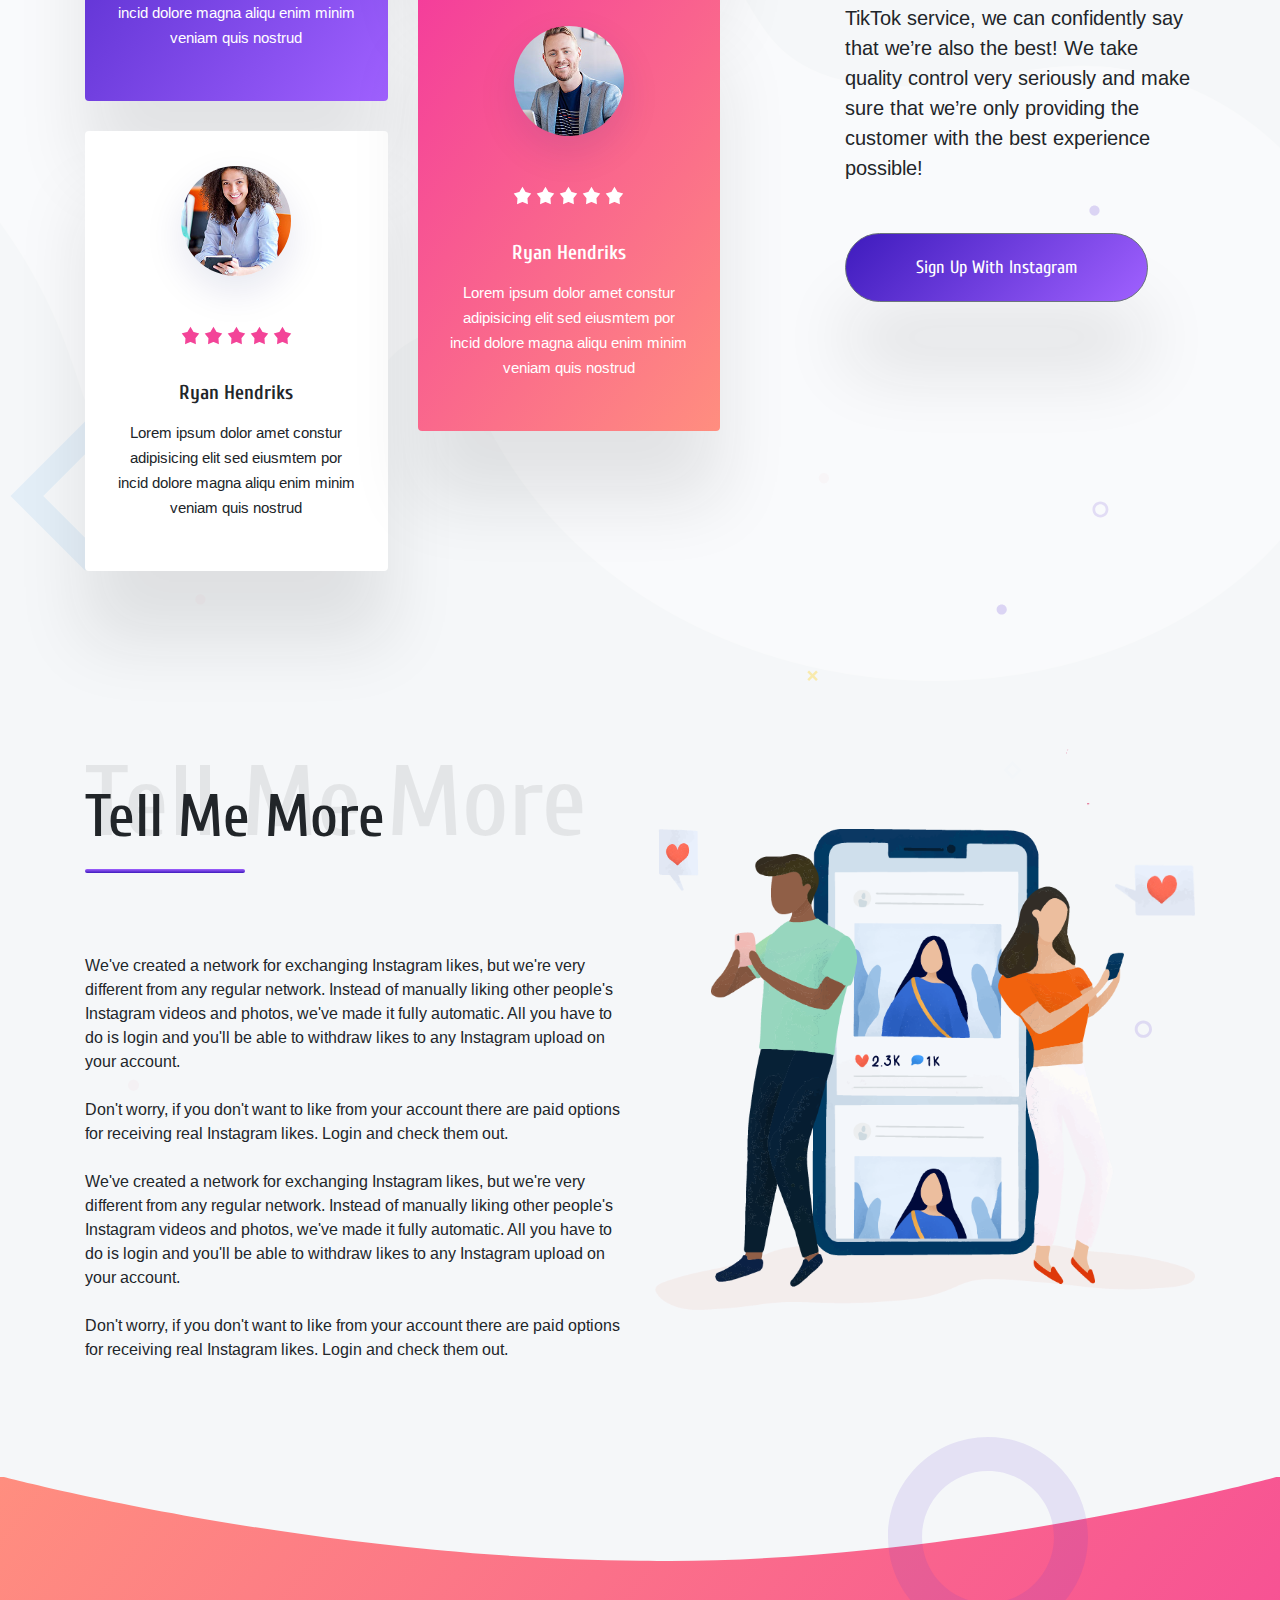
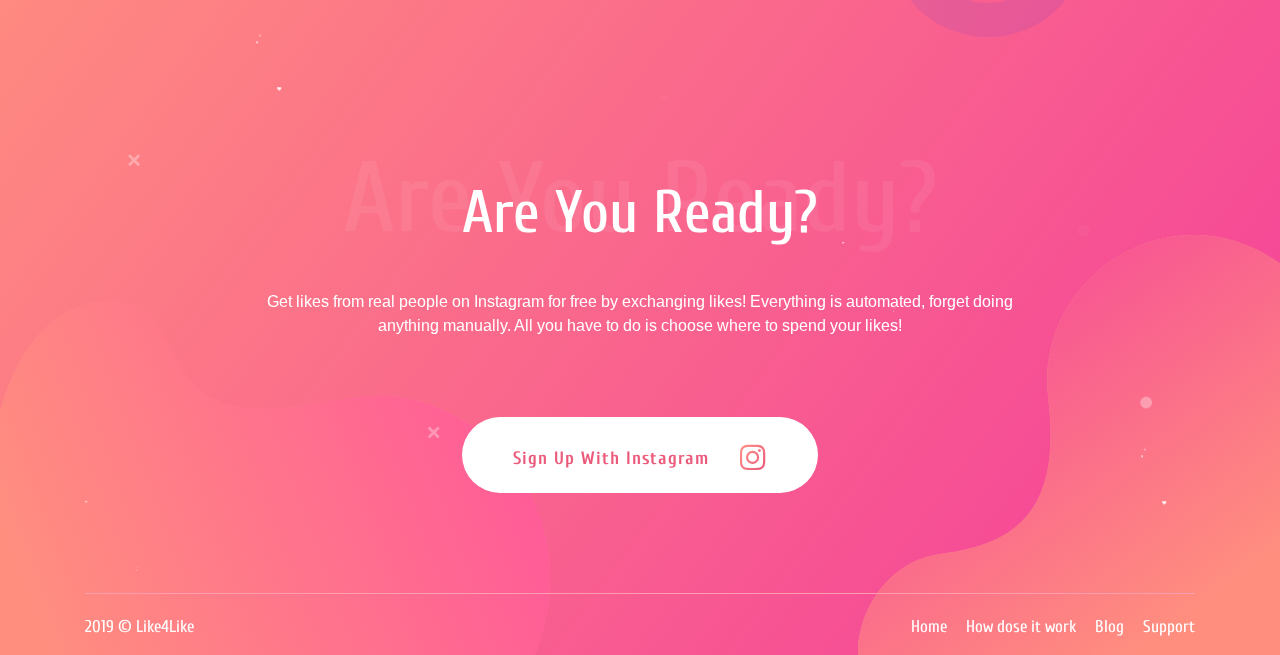
==== commit 7db2d378: "Fixes of Rivision 03" ====
--- a/index.html
+++ b/index.html
@@ -78,14 +78,20 @@
       <li><a href="#feature" class="page-scroll">Features</a></li>
       <li><a href="#review" class="page-scroll">Review</a></li>
       <li><a href="#about" class="page-scroll">About</a></li>
+      <li>
+        <a href="#">
+          Sign In
+          <i class="fa fa-instagram"></i>
+        </a>
+      </li>
     </ul>
-    <!-- Sign In Button -->
+    <!-- Sign In Button
     <div class="nav-signin">
       <a href="#" class="btn btn-nav">
         <span>Signin</span>
         <i class="fa fa-instagram"></i>
       </a>
-    </div>
+    </div> -->
   </div>
 </div>
 <!-- Offcanvas Navigation End -->
@@ -112,8 +118,8 @@
     <svg xmlns="http://www.w3.org/2000/svg" viewBox="0 0 59.88 99.03">
       <g id="loveTwo" data-name="loveOne">
         <g>
-          <path class="love-big" d="M44.79 43.2a9.26 9.26 0 0 0-9.26 9.26 9.27 9.27 0 1 0-16.63 5.63c1.7 2.21 16.63 17.65 16.63 17.65S50.45 60.3 52.15 58.09a9.27 9.27 0 0 0-7.36-14.89z" fill="#fff"/>
-          <path class="love-small" class="cls-2" d="M14.86 81.63a5 5 0 0 0-4.95 5 5 5 0 1 0-9.91 0 4.89 4.89 0 0 0 1 3C1.92 90.78 9.91 99 9.91 99s8-8.25 8.89-9.44a5 5 0 0 0-3.94-8zM38.72 22.18a3.57 3.57 0 0 0-3.57 3.58 3.58 3.58 0 1 0-6.42 2.17c.66.85 6.42 6.81 6.42 6.81s5.76-6 6.41-6.81a3.58 3.58 0 0 0-2.84-5.75zM57.91 0a2 2 0 0 0-2 2A2 2 0 1 0 52 2a2 2 0 0 0 .4 1.2c.36.47 3.54 3.75 3.54 3.75s3.18-3.28 3.54-3.75a2 2 0 0 0 .4-1.2 2 2 0 0 0-1.97-2z"/>
+          <path class="love-big-2" d="M44.79 43.2a9.26 9.26 0 0 0-9.26 9.26 9.27 9.27 0 1 0-16.63 5.63c1.7 2.21 16.63 17.65 16.63 17.65S50.45 60.3 52.15 58.09a9.27 9.27 0 0 0-7.36-14.89z" fill="#fff"/>
+          <path class="love-small-2" class="cls-2" d="M14.86 81.63a5 5 0 0 0-4.95 5 5 5 0 1 0-9.91 0 4.89 4.89 0 0 0 1 3C1.92 90.78 9.91 99 9.91 99s8-8.25 8.89-9.44a5 5 0 0 0-3.94-8zM38.72 22.18a3.57 3.57 0 0 0-3.57 3.58 3.58 3.58 0 1 0-6.42 2.17c.66.85 6.42 6.81 6.42 6.81s5.76-6 6.41-6.81a3.58 3.58 0 0 0-2.84-5.75zM57.91 0a2 2 0 0 0-2 2A2 2 0 1 0 52 2a2 2 0 0 0 .4 1.2c.36.47 3.54 3.75 3.54 3.75s3.18-3.28 3.54-3.75a2 2 0 0 0 .4-1.2 2 2 0 0 0-1.97-2z"/>
         </g>
       </g>
     </svg>
@@ -122,8 +128,8 @@
     <svg xmlns="http://www.w3.org/2000/svg" viewBox="0 0 59.88 99.03">
       <g id="loveThree" data-name="loveOne">
         <g>
-          <path class="love-big" d="M44.79 43.2a9.26 9.26 0 0 0-9.26 9.26 9.27 9.27 0 1 0-16.63 5.63c1.7 2.21 16.63 17.65 16.63 17.65S50.45 60.3 52.15 58.09a9.27 9.27 0 0 0-7.36-14.89z" fill="#fff"/>
-          <path class="love-small" class="cls-2" d="M14.86 81.63a5 5 0 0 0-4.95 5 5 5 0 1 0-9.91 0 4.89 4.89 0 0 0 1 3C1.92 90.78 9.91 99 9.91 99s8-8.25 8.89-9.44a5 5 0 0 0-3.94-8zM38.72 22.18a3.57 3.57 0 0 0-3.57 3.58 3.58 3.58 0 1 0-6.42 2.17c.66.85 6.42 6.81 6.42 6.81s5.76-6 6.41-6.81a3.58 3.58 0 0 0-2.84-5.75zM57.91 0a2 2 0 0 0-2 2A2 2 0 1 0 52 2a2 2 0 0 0 .4 1.2c.36.47 3.54 3.75 3.54 3.75s3.18-3.28 3.54-3.75a2 2 0 0 0 .4-1.2 2 2 0 0 0-1.97-2z"/>
+          <path class="love-big-2" d="M44.79 43.2a9.26 9.26 0 0 0-9.26 9.26 9.27 9.27 0 1 0-16.63 5.63c1.7 2.21 16.63 17.65 16.63 17.65S50.45 60.3 52.15 58.09a9.27 9.27 0 0 0-7.36-14.89z" fill="#fff"/>
+          <path class="love-small-2" class="cls-2" d="M14.86 81.63a5 5 0 0 0-4.95 5 5 5 0 1 0-9.91 0 4.89 4.89 0 0 0 1 3C1.92 90.78 9.91 99 9.91 99s8-8.25 8.89-9.44a5 5 0 0 0-3.94-8zM38.72 22.18a3.57 3.57 0 0 0-3.57 3.58 3.58 3.58 0 1 0-6.42 2.17c.66.85 6.42 6.81 6.42 6.81s5.76-6 6.41-6.81a3.58 3.58 0 0 0-2.84-5.75zM57.91 0a2 2 0 0 0-2 2A2 2 0 1 0 52 2a2 2 0 0 0 .4 1.2c.36.47 3.54 3.75 3.54 3.75s3.18-3.28 3.54-3.75a2 2 0 0 0 .4-1.2 2 2 0 0 0-1.97-2z"/>
         </g>
       </g>
     </svg>
@@ -151,9 +157,10 @@
             Everything is automated, forget doing anything manually. 
             All you have to do is choose where to spend your likes!
           </p>
-          <a href="#" class="btn btn-white" data-toggle="tooltip" data-placement="top" title="Get 100 Instagram likes instantly by signing in">
+          <a href="#" class="btn btn-white">
             Sign Up With Instagram
             <i class="fa fa-instagram"></i>
+            <span class="tips">Get 100 Instagram likes instantly by signing in</span>
           </a>
         </div>
       </div>
@@ -581,8 +588,8 @@
     <svg xmlns="http://www.w3.org/2000/svg" viewBox="0 0 59.88 99.03">
       <g>
         <g>
-          <path class="love-big" d="M44.79 43.2a9.26 9.26 0 0 0-9.26 9.26 9.27 9.27 0 1 0-16.63 5.63c1.7 2.21 16.63 17.65 16.63 17.65S50.45 60.3 52.15 58.09a9.27 9.27 0 0 0-7.36-14.89z" fill="#fff"/>
-          <path class="love-small" class="cls-2" d="M14.86 81.63a5 5 0 0 0-4.95 5 5 5 0 1 0-9.91 0 4.89 4.89 0 0 0 1 3C1.92 90.78 9.91 99 9.91 99s8-8.25 8.89-9.44a5 5 0 0 0-3.94-8zM38.72 22.18a3.57 3.57 0 0 0-3.57 3.58 3.58 3.58 0 1 0-6.42 2.17c.66.85 6.42 6.81 6.42 6.81s5.76-6 6.41-6.81a3.58 3.58 0 0 0-2.84-5.75zM57.91 0a2 2 0 0 0-2 2A2 2 0 1 0 52 2a2 2 0 0 0 .4 1.2c.36.47 3.54 3.75 3.54 3.75s3.18-3.28 3.54-3.75a2 2 0 0 0 .4-1.2 2 2 0 0 0-1.97-2z"/>
+          <path class="love-big-2" d="M44.79 43.2a9.26 9.26 0 0 0-9.26 9.26 9.27 9.27 0 1 0-16.63 5.63c1.7 2.21 16.63 17.65 16.63 17.65S50.45 60.3 52.15 58.09a9.27 9.27 0 0 0-7.36-14.89z" fill="#fff"/>
+          <path class="love-small-2" class="cls-2" d="M14.86 81.63a5 5 0 0 0-4.95 5 5 5 0 1 0-9.91 0 4.89 4.89 0 0 0 1 3C1.92 90.78 9.91 99 9.91 99s8-8.25 8.89-9.44a5 5 0 0 0-3.94-8zM38.72 22.18a3.57 3.57 0 0 0-3.57 3.58 3.58 3.58 0 1 0-6.42 2.17c.66.85 6.42 6.81 6.42 6.81s5.76-6 6.41-6.81a3.58 3.58 0 0 0-2.84-5.75zM57.91 0a2 2 0 0 0-2 2A2 2 0 1 0 52 2a2 2 0 0 0 .4 1.2c.36.47 3.54 3.75 3.54 3.75s3.18-3.28 3.54-3.75a2 2 0 0 0 .4-1.2 2 2 0 0 0-1.97-2z"/>
         </g>
       </g>
     </svg>
@@ -591,8 +598,8 @@
     <svg xmlns="http://www.w3.org/2000/svg" viewBox="0 0 59.88 99.03">
       <g>
         <g>
-          <path class="love-big" d="M44.79 43.2a9.26 9.26 0 0 0-9.26 9.26 9.27 9.27 0 1 0-16.63 5.63c1.7 2.21 16.63 17.65 16.63 17.65S50.45 60.3 52.15 58.09a9.27 9.27 0 0 0-7.36-14.89z" fill="#fff"/>
-          <path class="love-small" class="cls-2" d="M14.86 81.63a5 5 0 0 0-4.95 5 5 5 0 1 0-9.91 0 4.89 4.89 0 0 0 1 3C1.92 90.78 9.91 99 9.91 99s8-8.25 8.89-9.44a5 5 0 0 0-3.94-8zM38.72 22.18a3.57 3.57 0 0 0-3.57 3.58 3.58 3.58 0 1 0-6.42 2.17c.66.85 6.42 6.81 6.42 6.81s5.76-6 6.41-6.81a3.58 3.58 0 0 0-2.84-5.75zM57.91 0a2 2 0 0 0-2 2A2 2 0 1 0 52 2a2 2 0 0 0 .4 1.2c.36.47 3.54 3.75 3.54 3.75s3.18-3.28 3.54-3.75a2 2 0 0 0 .4-1.2 2 2 0 0 0-1.97-2z"/>
+          <path class="love-big-2" d="M44.79 43.2a9.26 9.26 0 0 0-9.26 9.26 9.27 9.27 0 1 0-16.63 5.63c1.7 2.21 16.63 17.65 16.63 17.65S50.45 60.3 52.15 58.09a9.27 9.27 0 0 0-7.36-14.89z" fill="#fff"/>
+          <path class="love-small-2" class="cls-2" d="M14.86 81.63a5 5 0 0 0-4.95 5 5 5 0 1 0-9.91 0 4.89 4.89 0 0 0 1 3C1.92 90.78 9.91 99 9.91 99s8-8.25 8.89-9.44a5 5 0 0 0-3.94-8zM38.72 22.18a3.57 3.57 0 0 0-3.57 3.58 3.58 3.58 0 1 0-6.42 2.17c.66.85 6.42 6.81 6.42 6.81s5.76-6 6.41-6.81a3.58 3.58 0 0 0-2.84-5.75zM57.91 0a2 2 0 0 0-2 2A2 2 0 1 0 52 2a2 2 0 0 0 .4 1.2c.36.47 3.54 3.75 3.54 3.75s3.18-3.28 3.54-3.75a2 2 0 0 0 .4-1.2 2 2 0 0 0-1.97-2z"/>
         </g>
       </g>
     </svg>
--- a/css/style.css
+++ b/css/style.css
@@ -422,11 +422,8 @@
   font-size: 24px;
 }
 
-.nav-offcanvas-menu .nav-signin {
-  width: 80%;
-  position: absolute;
-  bottom: 70px;
-  left: 10%;
+.nav-offcanvas-menu ul li a i {
+  margin-left: 20px;
 }
 
 .nav-offcanvas.open {
@@ -489,8 +486,8 @@
 .hero__shape-love-1 {
   position: absolute;
   width: 75px;
-  top: 10%;
-  left: 5%;
+  top: 25%;
+  left: 53%;
 }
 
 .hero__shape-love-1 svg {
@@ -508,6 +505,26 @@
           transform-origin: center center;
 }
 
+@media (max-width: 991px) {
+  .hero__shape-love-1 {
+    top: 55%;
+    left: 12%;
+  }
+}
+
+@media (max-width: 767px) {
+  .hero__shape-love-1 {
+    top: 60%;
+  }
+}
+
+@media (max-width: 575px) {
+  .hero__shape-love-1 {
+    z-index: 3;
+    left: 0;
+  }
+}
+
 .hero__shape-love-2 {
   position: absolute;
   width: 75px;
@@ -594,7 +611,7 @@
 @media (max-width: 991px) {
   .hero__content {
     text-align: center;
-    margin-bottom: 80px;
+    margin-bottom: 100px;
   }
 }
 
@@ -640,6 +657,7 @@
   font-size: 18px;
   font-weight: 700;
   letter-spacing: 1px;
+  position: relative;
 }
 
 .hero__content .btn i {
@@ -654,6 +672,30 @@
   -webkit-text-fill-color: transparent;
 }
 
+.hero__content .btn .tips {
+  position: absolute;
+  background: #fff;
+  color: #eb5b7c;
+  display: inline-block;
+  padding: 5px 10px;
+  font-size: 12px;
+  font-weight: normal;
+  font-family: "Cuprum", sans-serif;
+  left: 45%;
+  -webkit-transform: translateX(-50%);
+          transform: translateX(-50%);
+  bottom: -40px;
+  border-radius: 3px;
+  transition: .3s ease;
+  opacity: .95;
+}
+
+@media (max-width: 991px) {
+  .hero__content .btn .tips {
+    left: 50%;
+  }
+}
+
 @media (max-width: 575px) {
   .hero__content .btn {
     font-size: 16px;
@@ -670,6 +712,11 @@
   -webkit-background-clip: text;
   background-clip: text;
   -webkit-text-fill-color: #fff;
+}
+
+.hero__content .btn:hover .tips {
+  font-size: 13px;
+  bottom: -50px;
 }
 
 .hero__image {
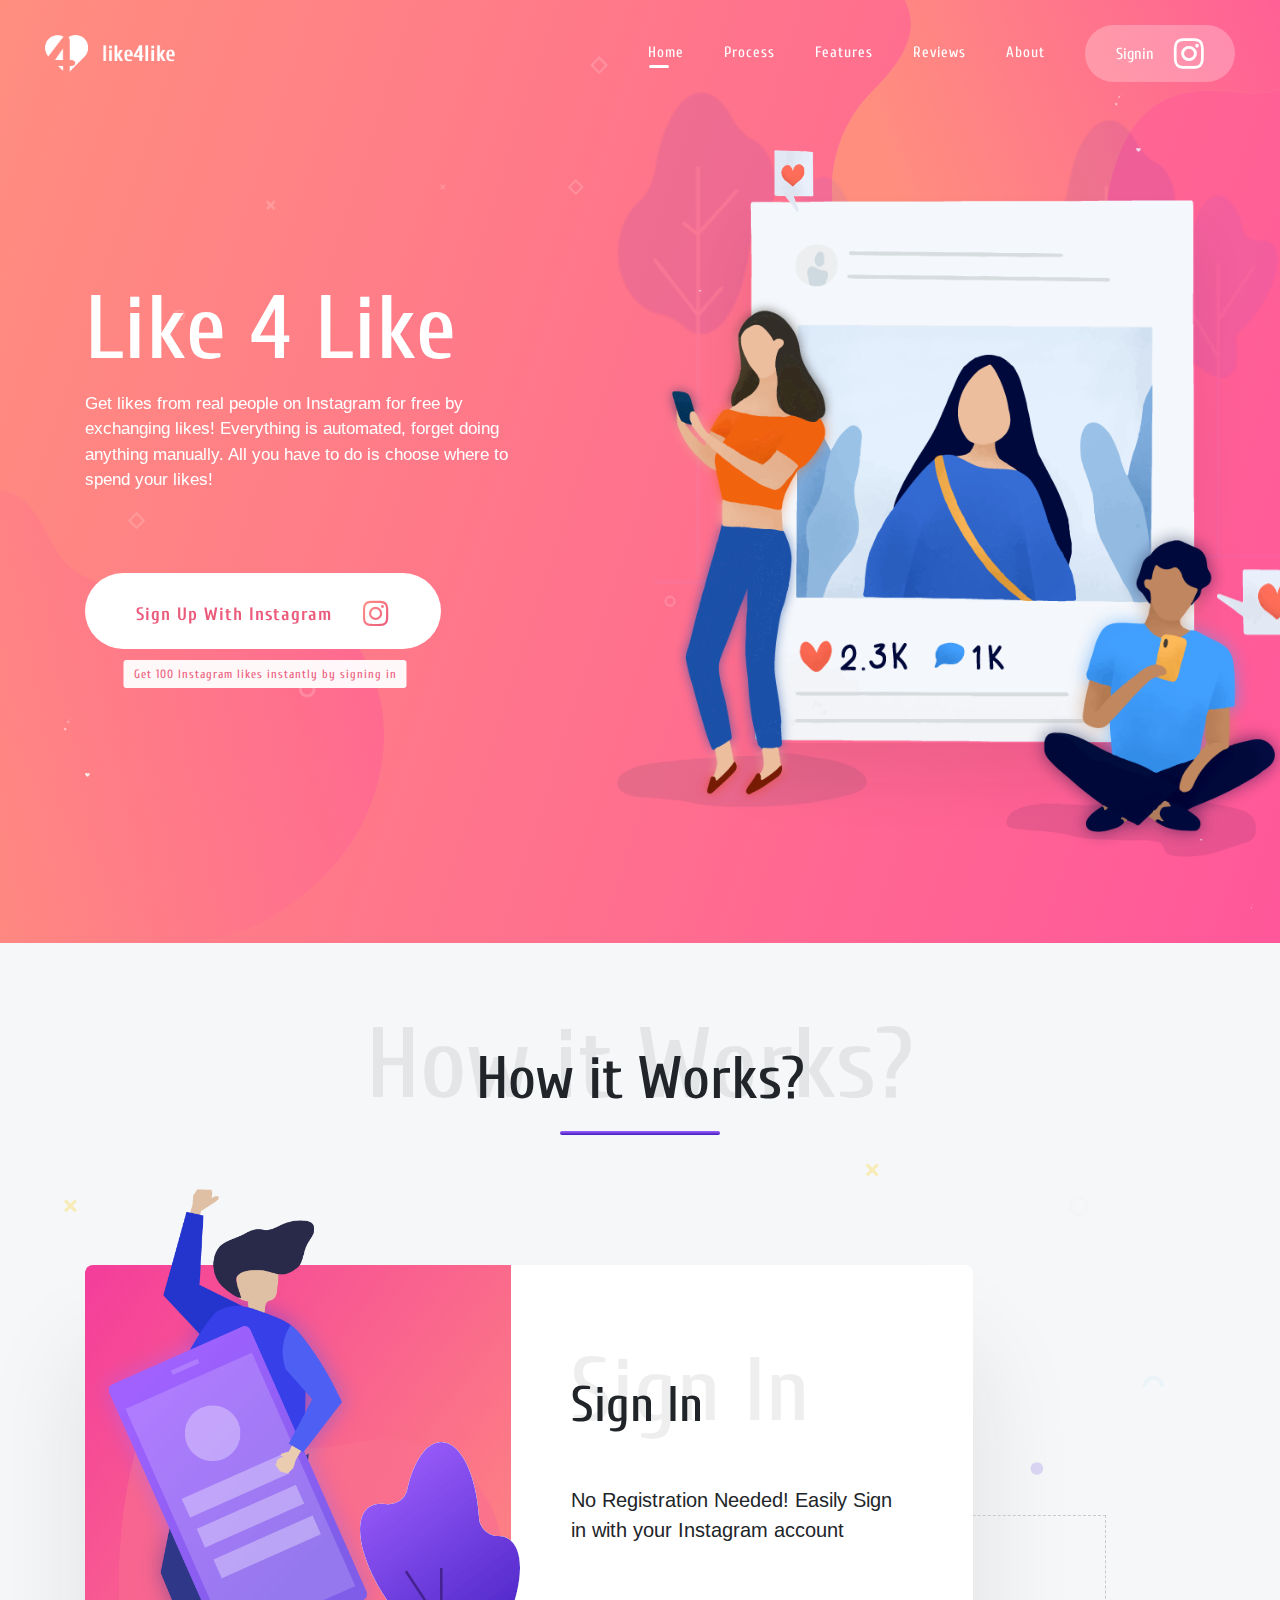
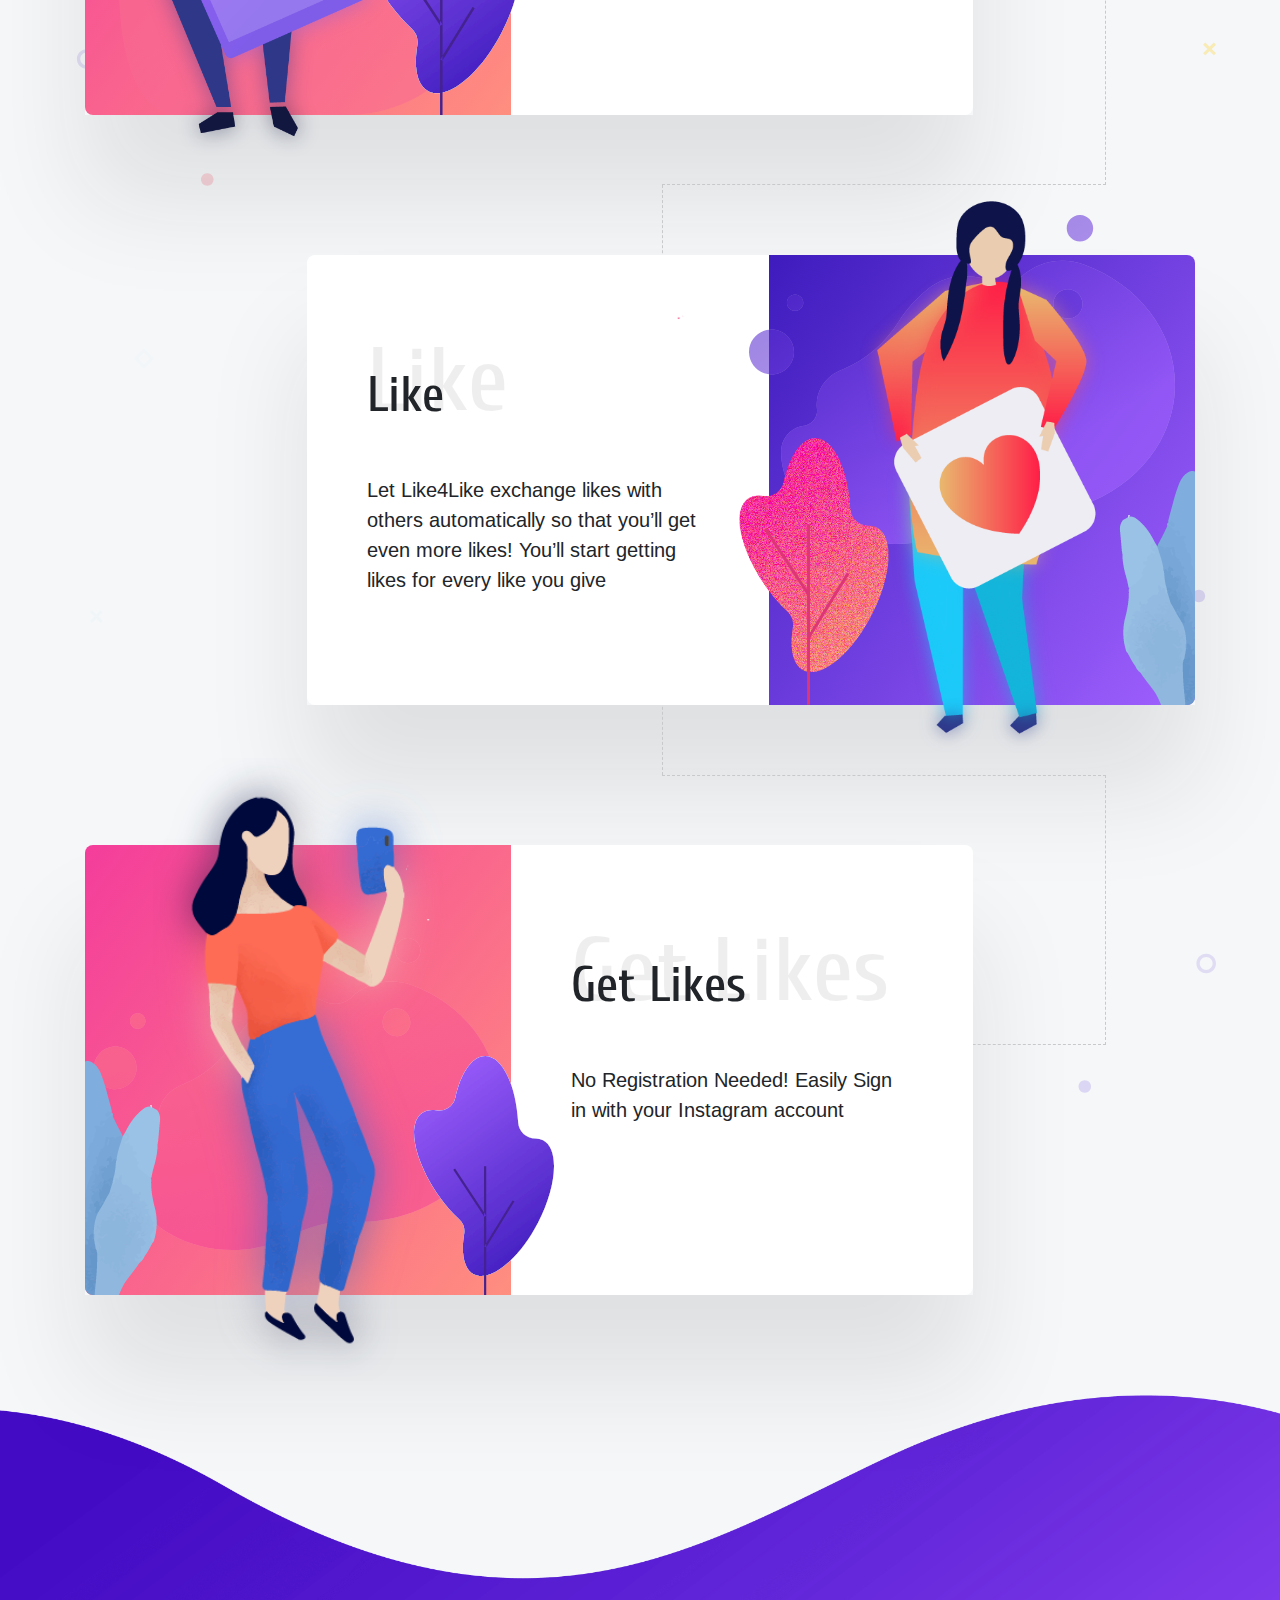
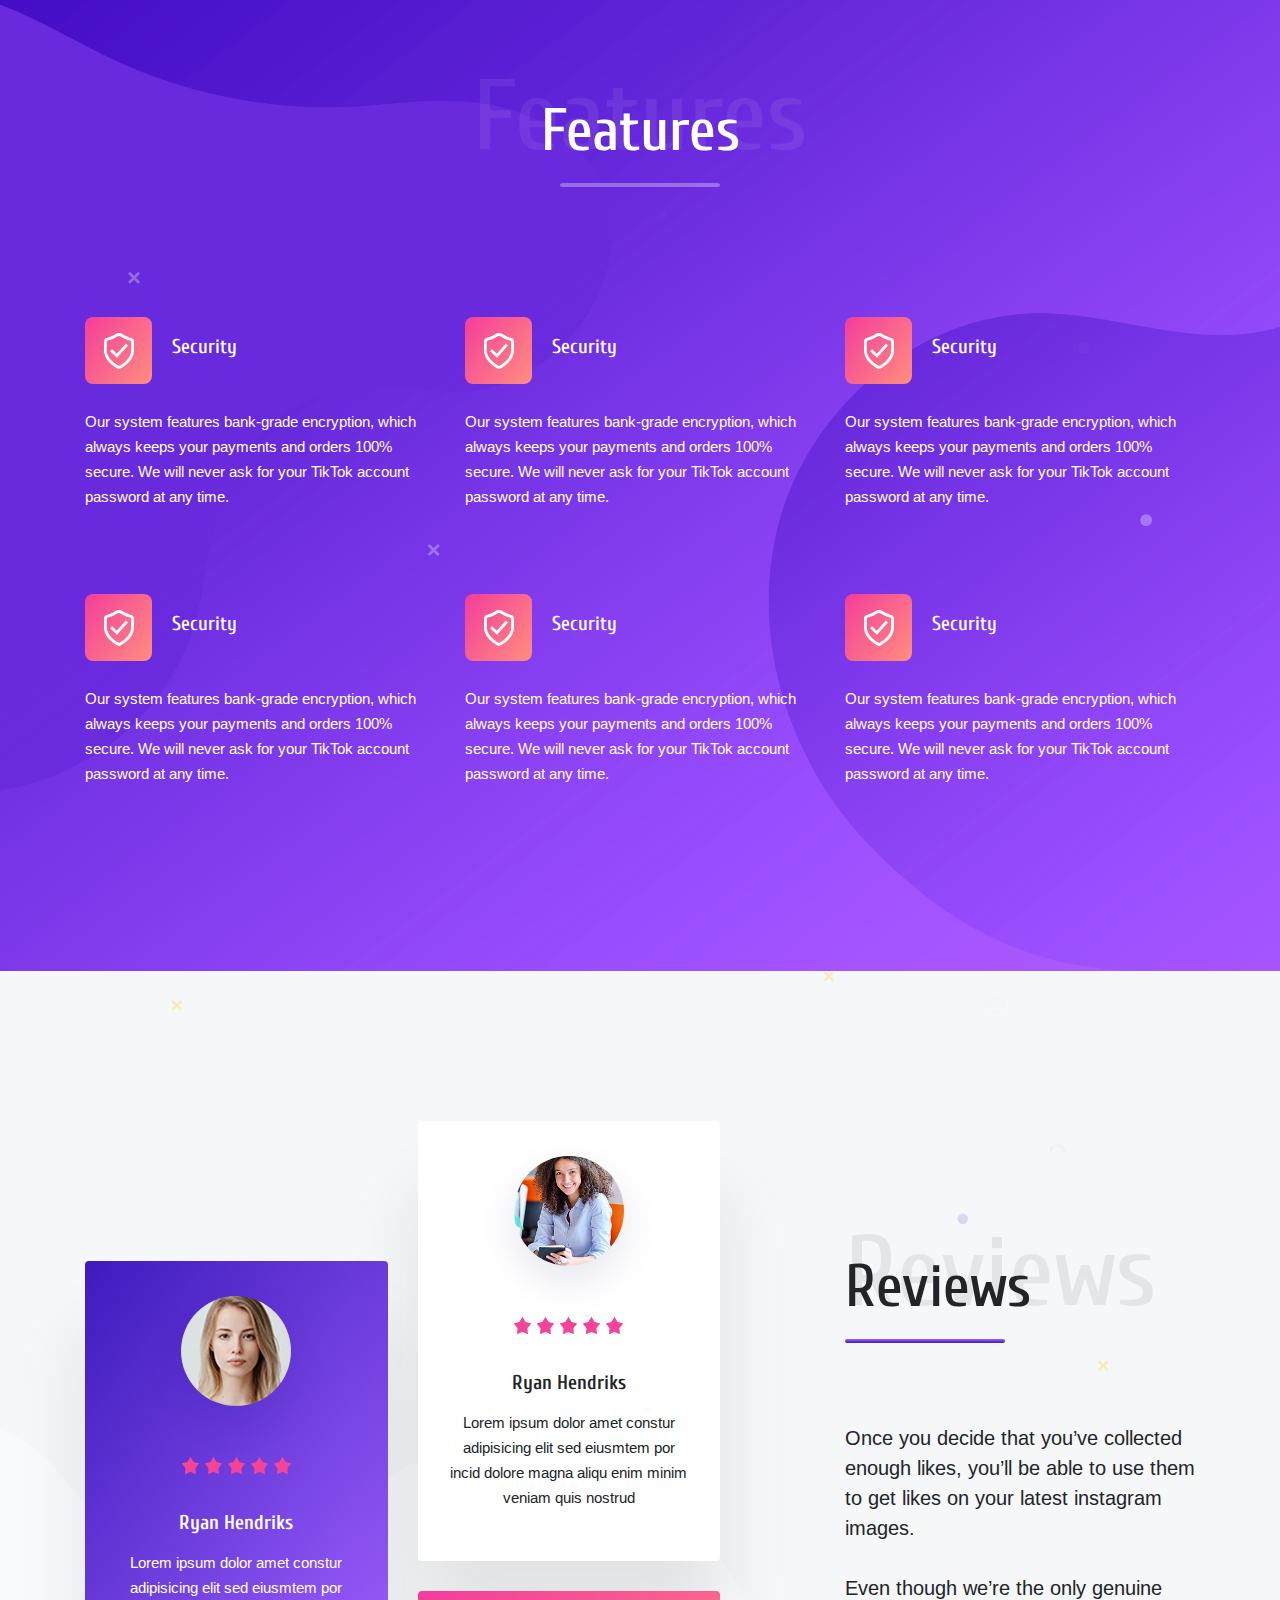
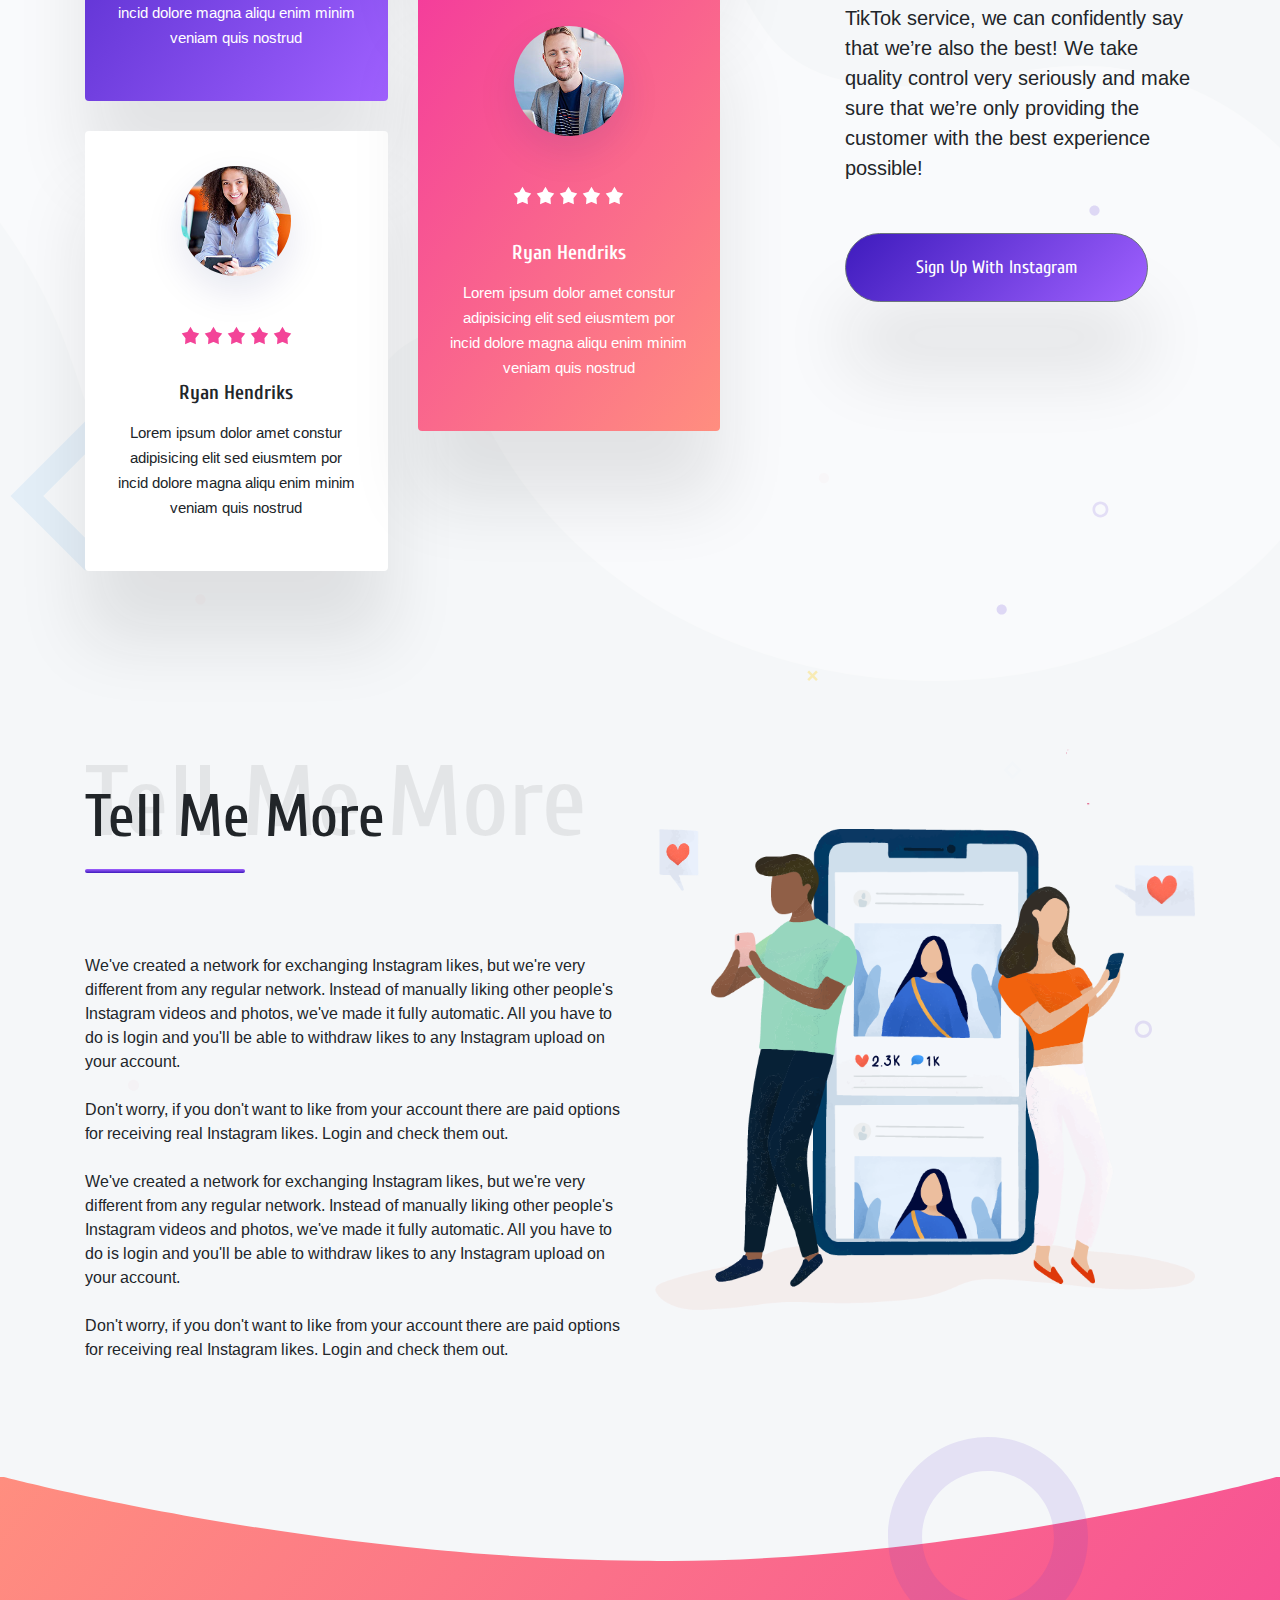
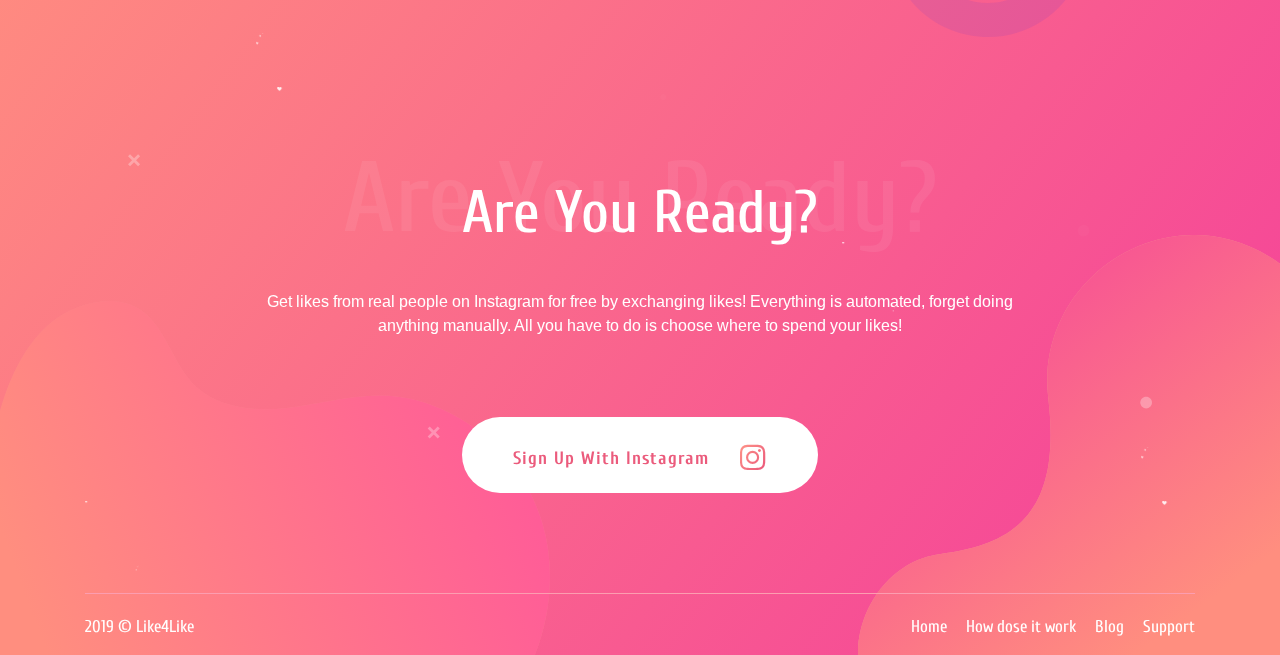
==== commit 4687ef0a: "Fixed Menu issue" ====
--- a/index.html
+++ b/index.html
@@ -32,7 +32,7 @@
           <img src="images/logo.png" alt="logo">
       </a>
       <!-- Toogle Button -->
-      <button class="navbar-toggler" type="button" id="offCanvas">
+      <button class="navbar-toggler" type="button" id="offCanvas" data-toggle="collapse" data-target="#mainNav">
           <span class="navbar-toggler-icon">
             <img src="images/nav-toogler.png" alt="menu-button">
           </span>
--- a/css/style.css
+++ b/css/style.css
@@ -292,6 +292,12 @@
   }
 }
 
+@media (max-width: 480px) {
+  .main-nav .navbar-nav {
+    display: none;
+  }
+}
+
 .main-nav .nav-signin {
   margin-left: 20px;
 }
@@ -300,6 +306,12 @@
   .main-nav .nav-signin {
     text-align: center;
     margin-left: 0;
+  }
+}
+
+@media (max-width: 480px) {
+  .main-nav .nav-signin {
+    display: none;
   }
 }
 
@@ -522,6 +534,13 @@
   .hero__shape-love-1 {
     z-index: 3;
     left: 0;
+    top: 55%;
+  }
+}
+
+@media (max-width: 400px) {
+  .hero__shape-love-1 {
+    display: none;
   }
 }
 
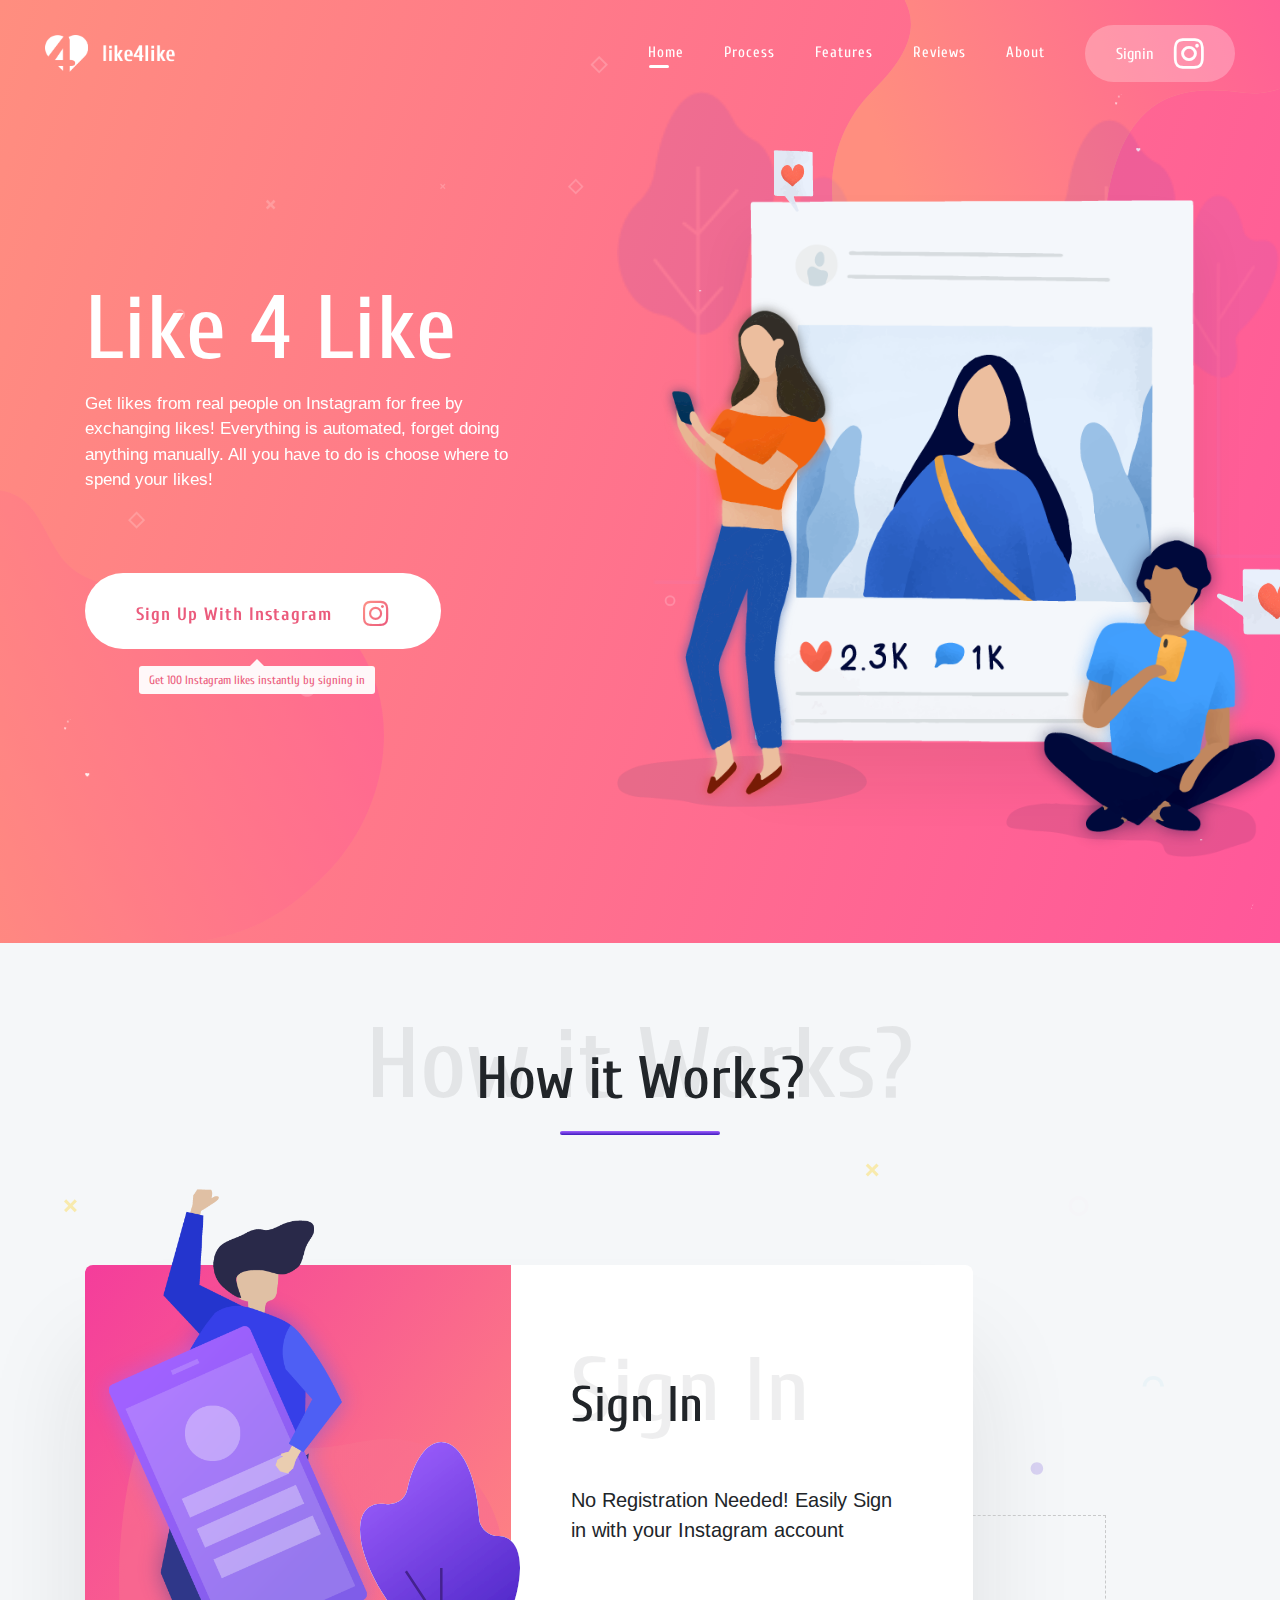
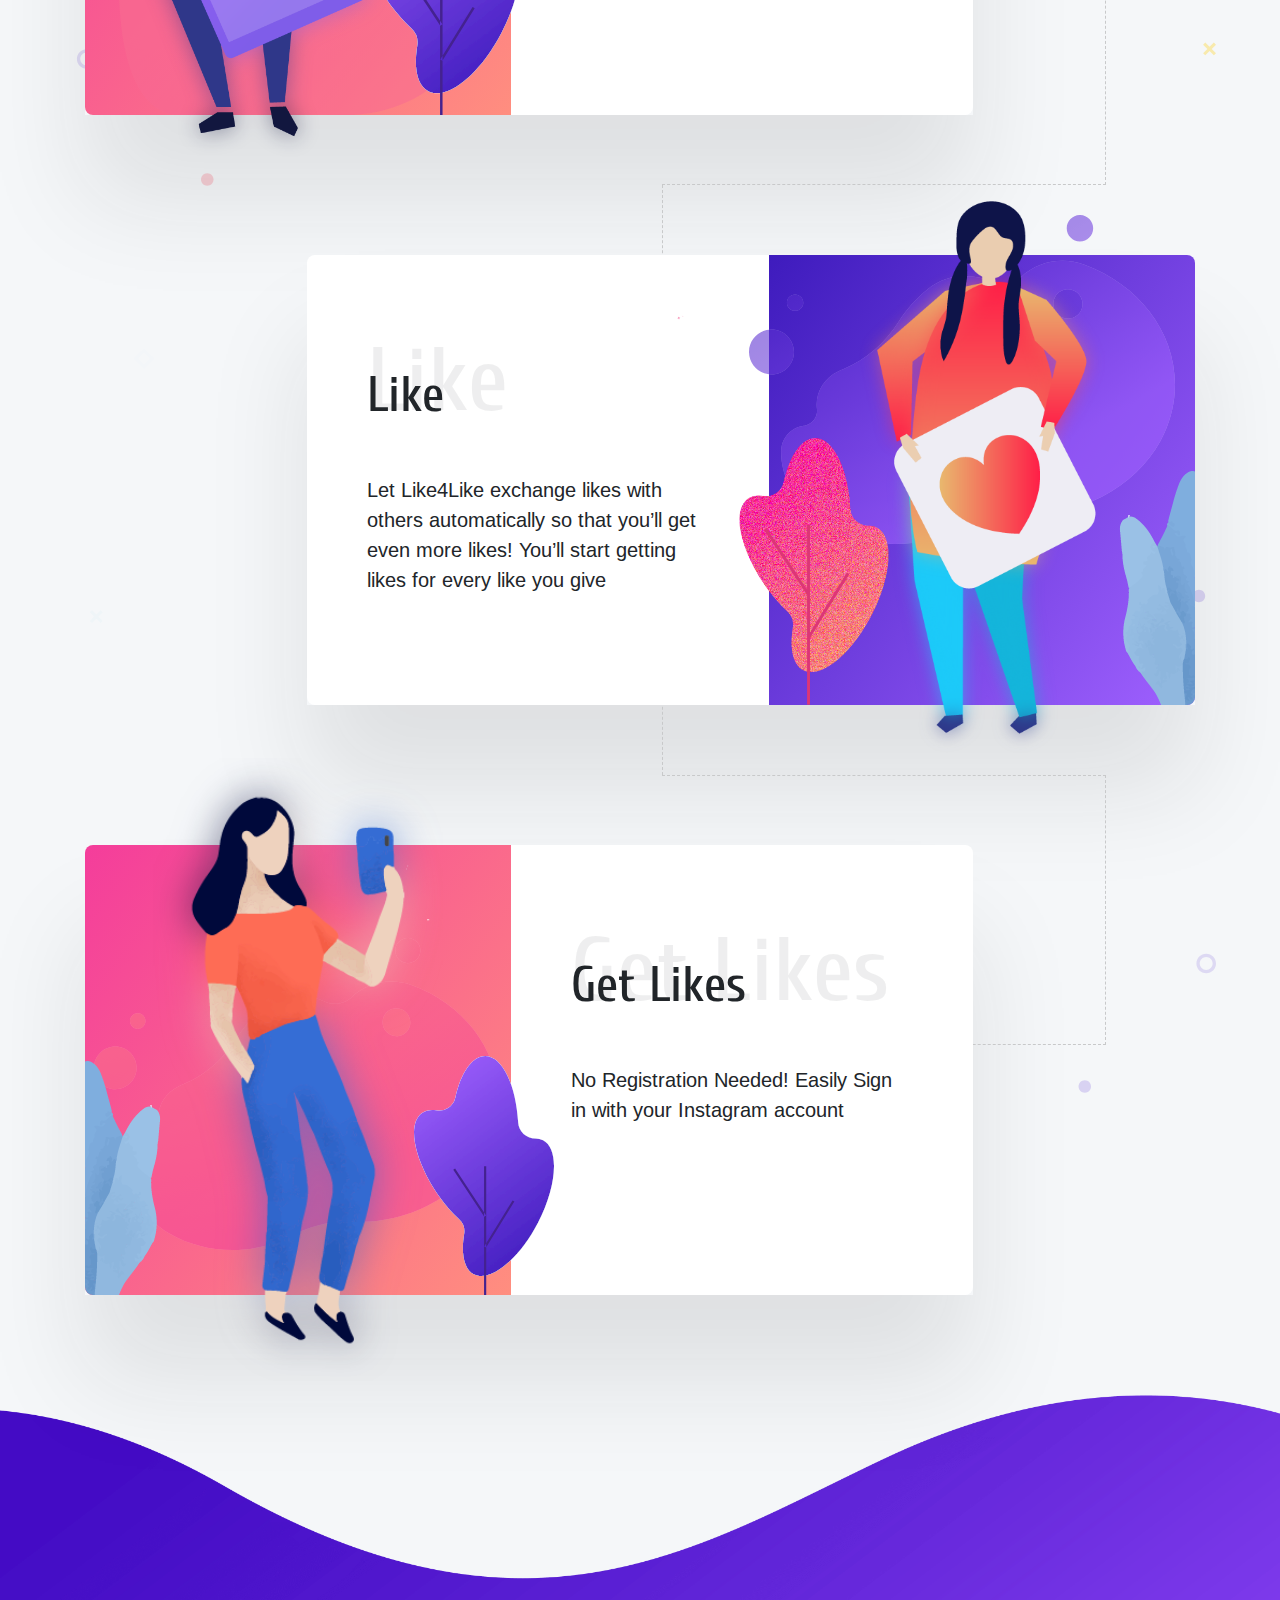
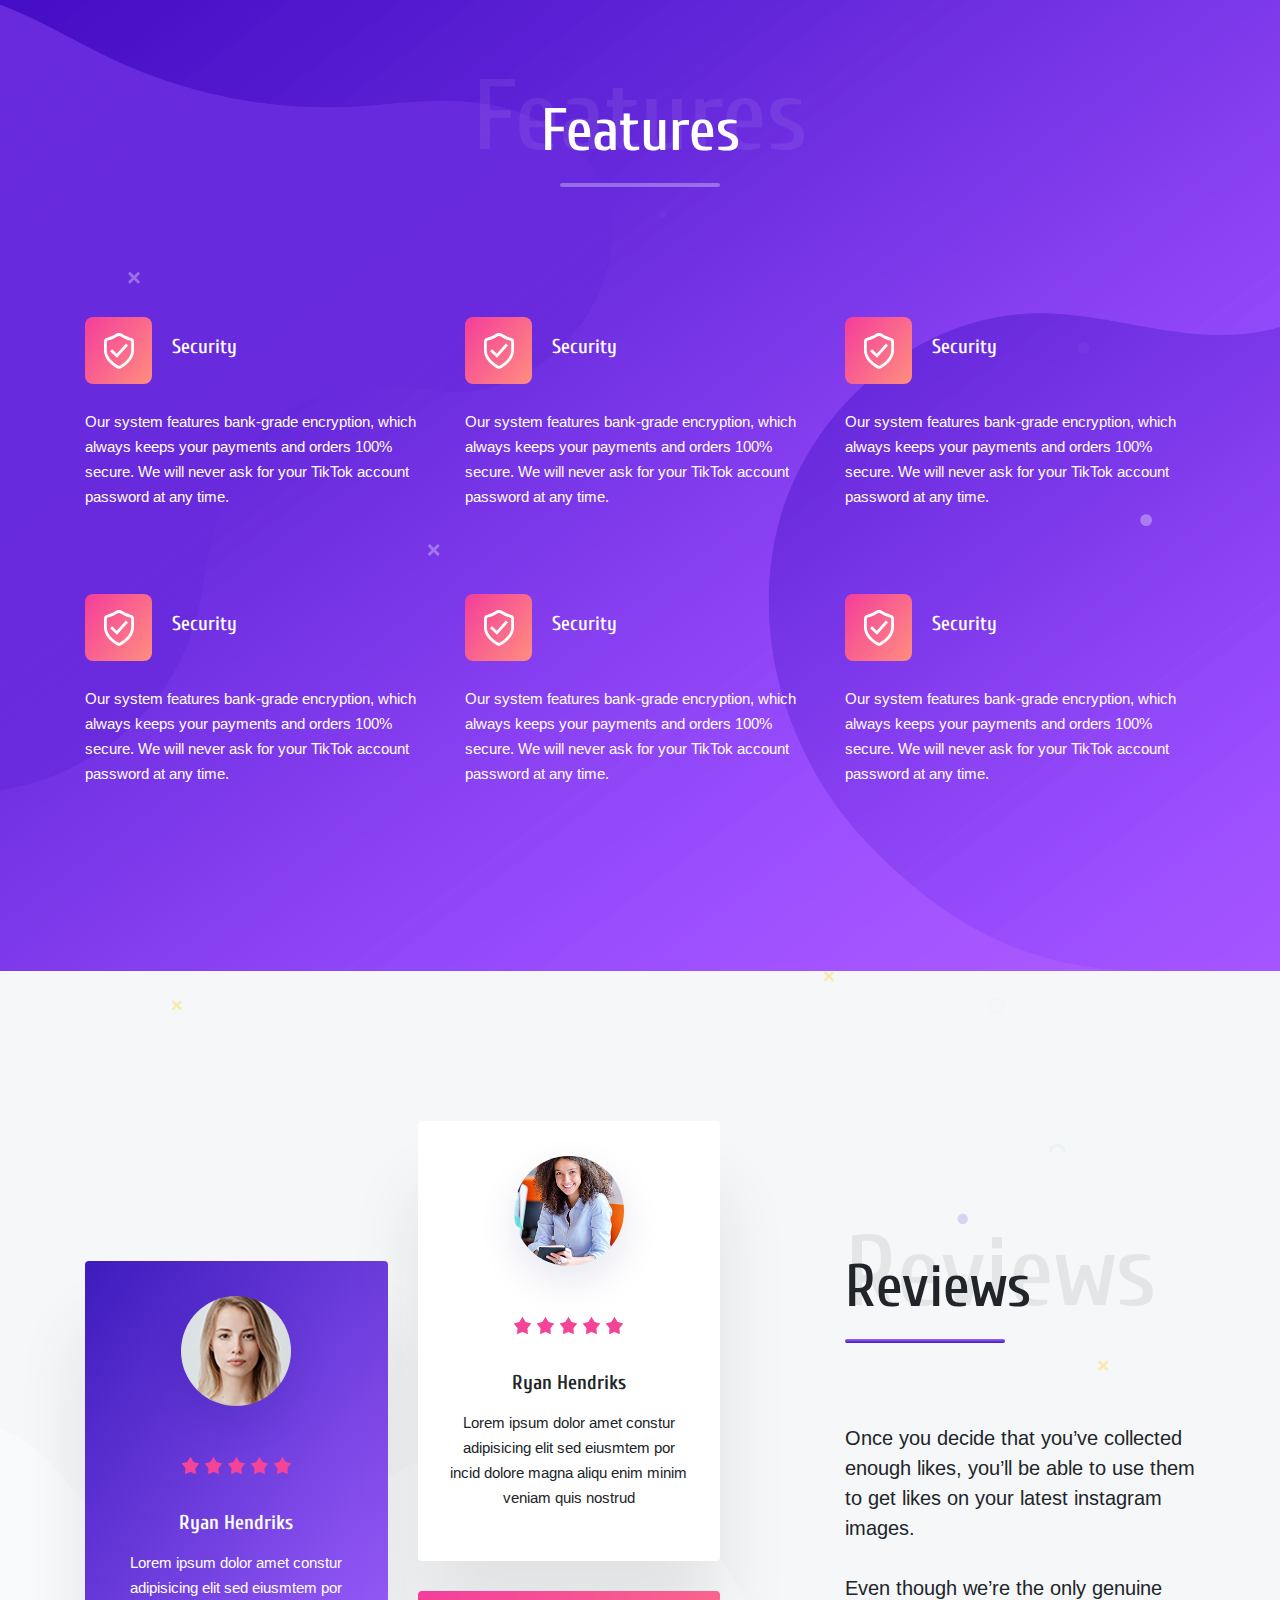
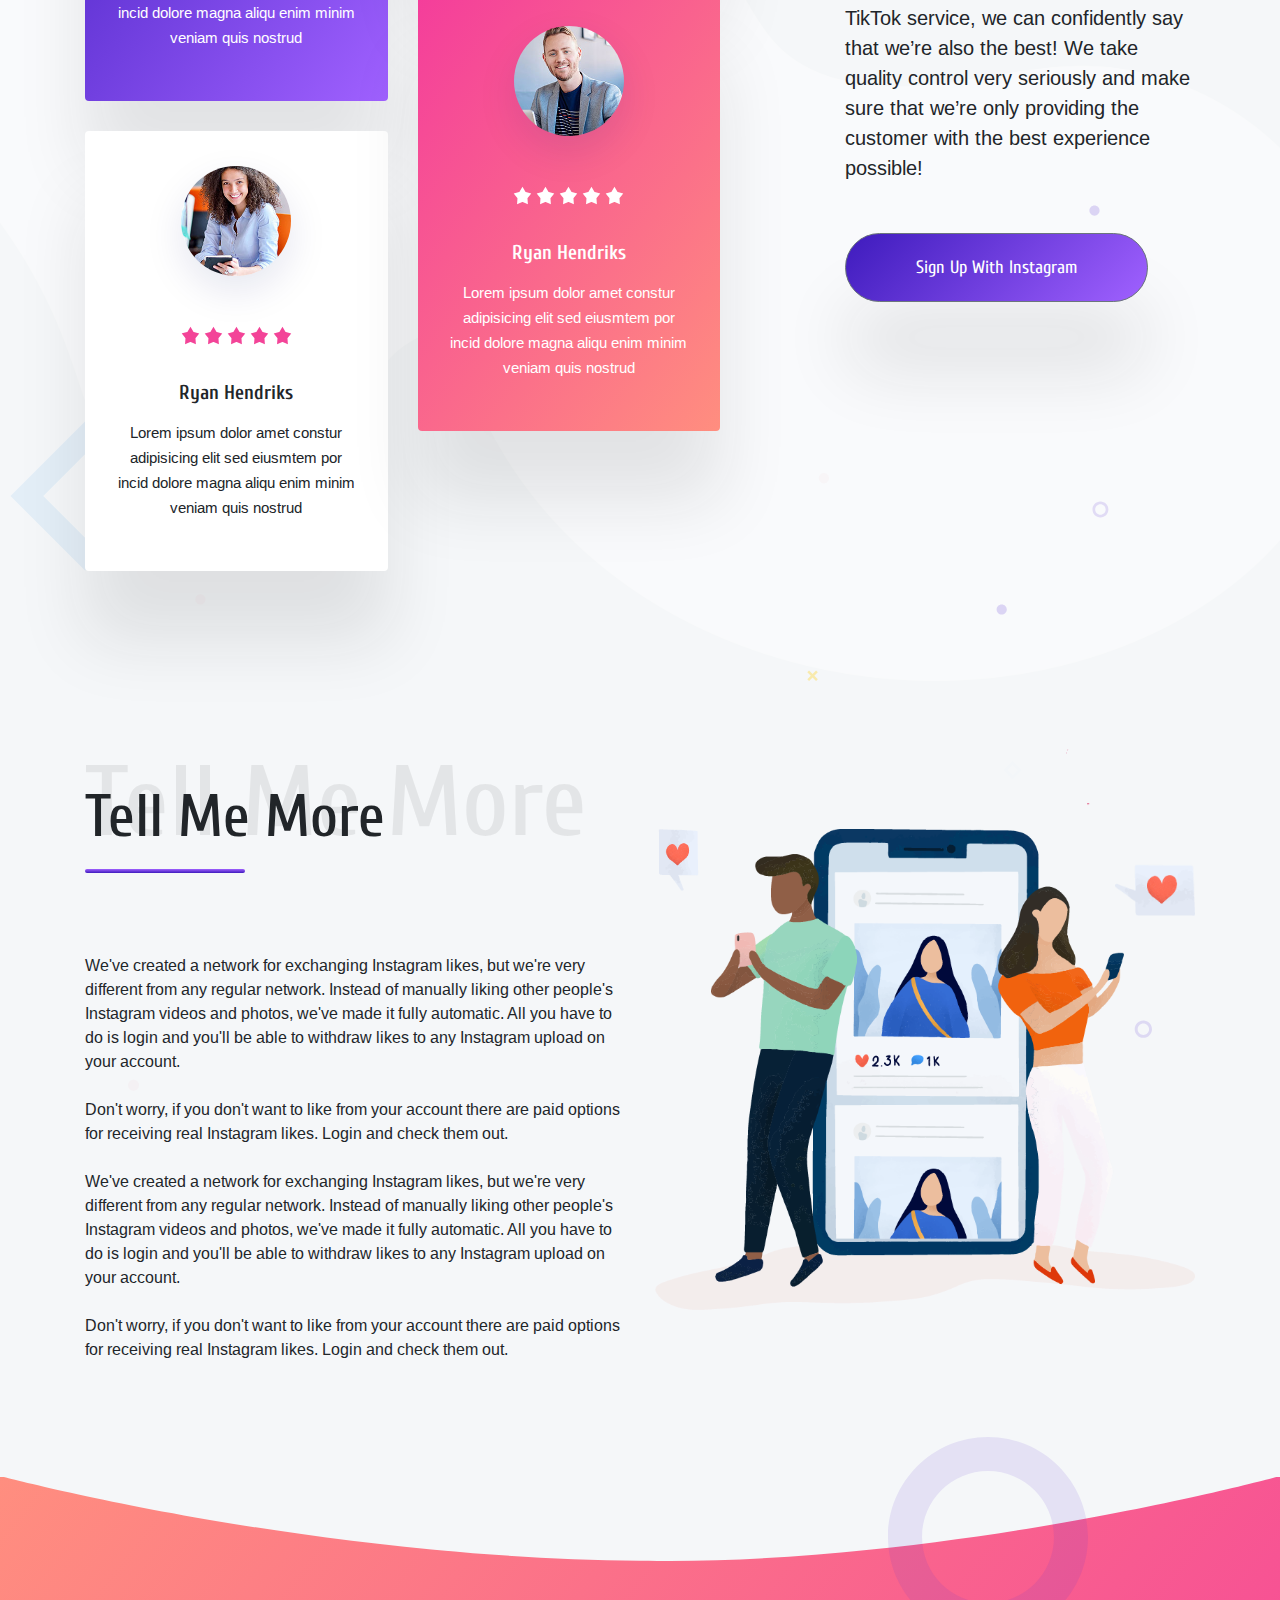
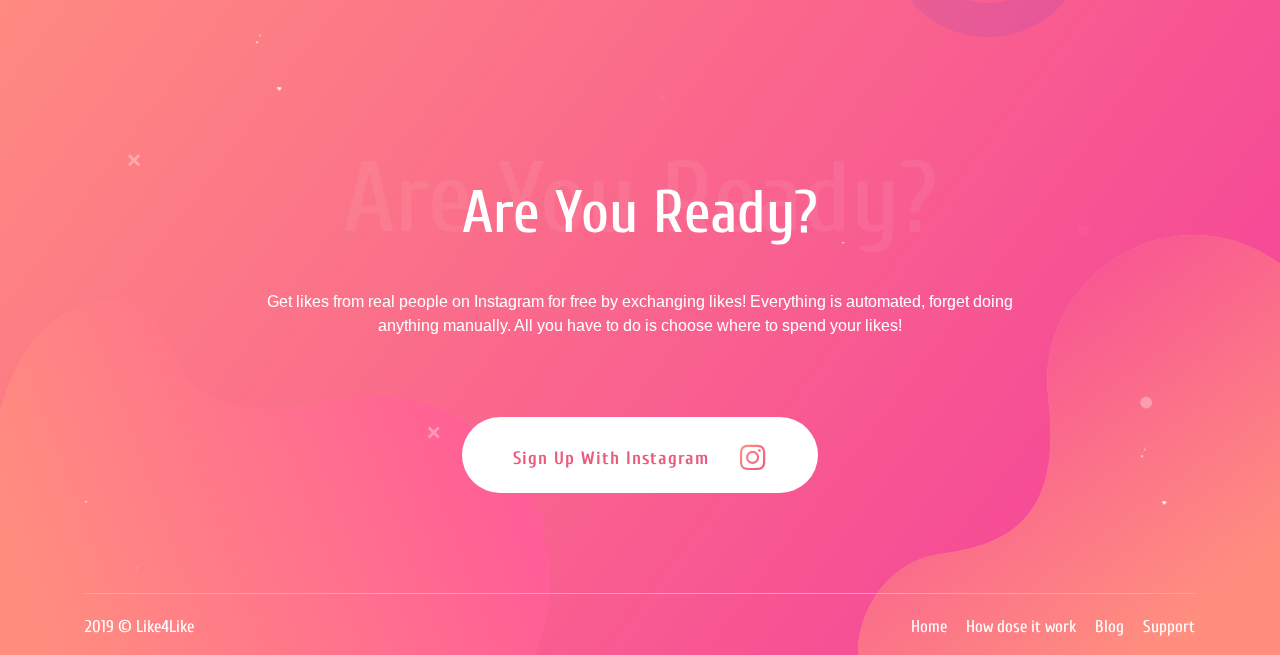
==== commit a571153d: "Fixed issues of revision 04" ====
--- a/index.html
+++ b/index.html
@@ -157,11 +157,13 @@
             Everything is automated, forget doing anything manually. 
             All you have to do is choose where to spend your likes!
           </p>
-          <a href="#" class="btn btn-white">
-            Sign Up With Instagram
-            <i class="fa fa-instagram"></i>
+          <div class="hero__content-btn">
+            <a href="#" class="btn btn-white">
+              Sign Up With Instagram
+              <i class="fa fa-instagram"></i>
+            </a>
             <span class="tips">Get 100 Instagram likes instantly by signing in</span>
-          </a>
+          </div>
         </div>
       </div>
       <div class="col-lg-5 ml-auto">
--- a/css/style.css
+++ b/css/style.css
@@ -671,6 +671,52 @@
   }
 }
 
+.hero__content-btn {
+  position: relative;
+  width: 75%;
+}
+
+.hero__content-btn .tips {
+  position: absolute;
+  background: #fff;
+  color: #eb5b7c;
+  display: block;
+  white-space: nowrap;
+  padding: 5px 10px;
+  font-size: 12px;
+  font-weight: normal;
+  font-family: "Cuprum", sans-serif;
+  text-align: center;
+  left: 50%;
+  -webkit-transform: translateX(-50%);
+          transform: translateX(-50%);
+  bottom: -25px;
+  border-radius: 3px;
+  transition: .3s ease;
+  opacity: .95;
+  margin-left: 5px;
+}
+
+.hero__content-btn .tips::before {
+  content: '';
+  position: absolute;
+  width: 0;
+  height: 0;
+  border-style: solid;
+  border-width: 0 7px 7px 7px;
+  border-color: transparent transparent #fff transparent;
+  top: -7px;
+  left: 50%;
+  -webkit-transform: translateX(-50%);
+          transform: translateX(-50%);
+}
+
+@media (max-width: 991px) {
+  .hero__content-btn .tips {
+    left: 50%;
+  }
+}
+
 .hero__content .btn {
   margin-bottom: 20px;
   font-size: 18px;
@@ -691,30 +737,6 @@
   -webkit-text-fill-color: transparent;
 }
 
-.hero__content .btn .tips {
-  position: absolute;
-  background: #fff;
-  color: #eb5b7c;
-  display: inline-block;
-  padding: 5px 10px;
-  font-size: 12px;
-  font-weight: normal;
-  font-family: "Cuprum", sans-serif;
-  left: 45%;
-  -webkit-transform: translateX(-50%);
-          transform: translateX(-50%);
-  bottom: -40px;
-  border-radius: 3px;
-  transition: .3s ease;
-  opacity: .95;
-}
-
-@media (max-width: 991px) {
-  .hero__content .btn .tips {
-    left: 50%;
-  }
-}
-
 @media (max-width: 575px) {
   .hero__content .btn {
     font-size: 16px;
@@ -1730,7 +1752,7 @@
   width: 200px;
   right: 15%;
   bottom: -20%;
-  z-index: 2;
+  z-index: 4;
 }
 
 @media (max-width: 991px) {
@@ -1893,6 +1915,7 @@
   position: absolute;
   width: 100%;
   top: -1px;
+  z-index: 3;
 }
 
 .footer__shape-bg img {
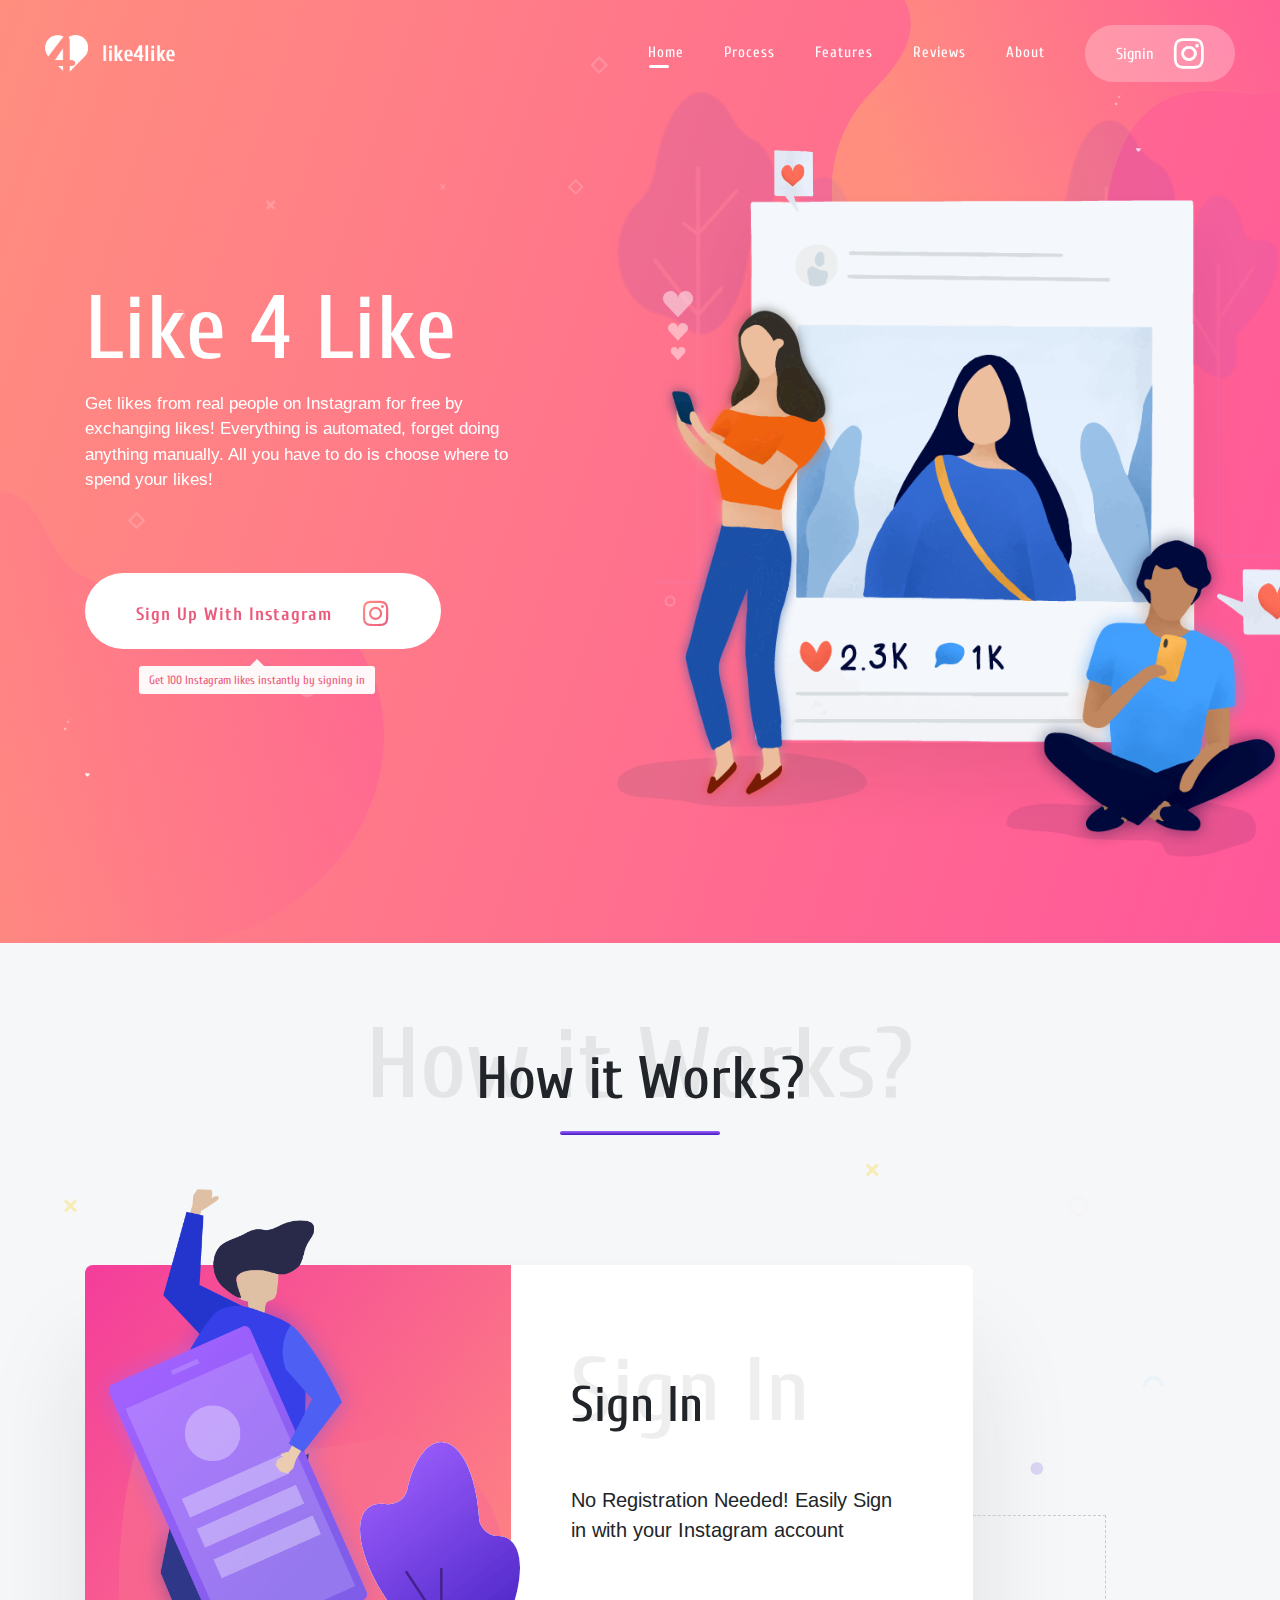
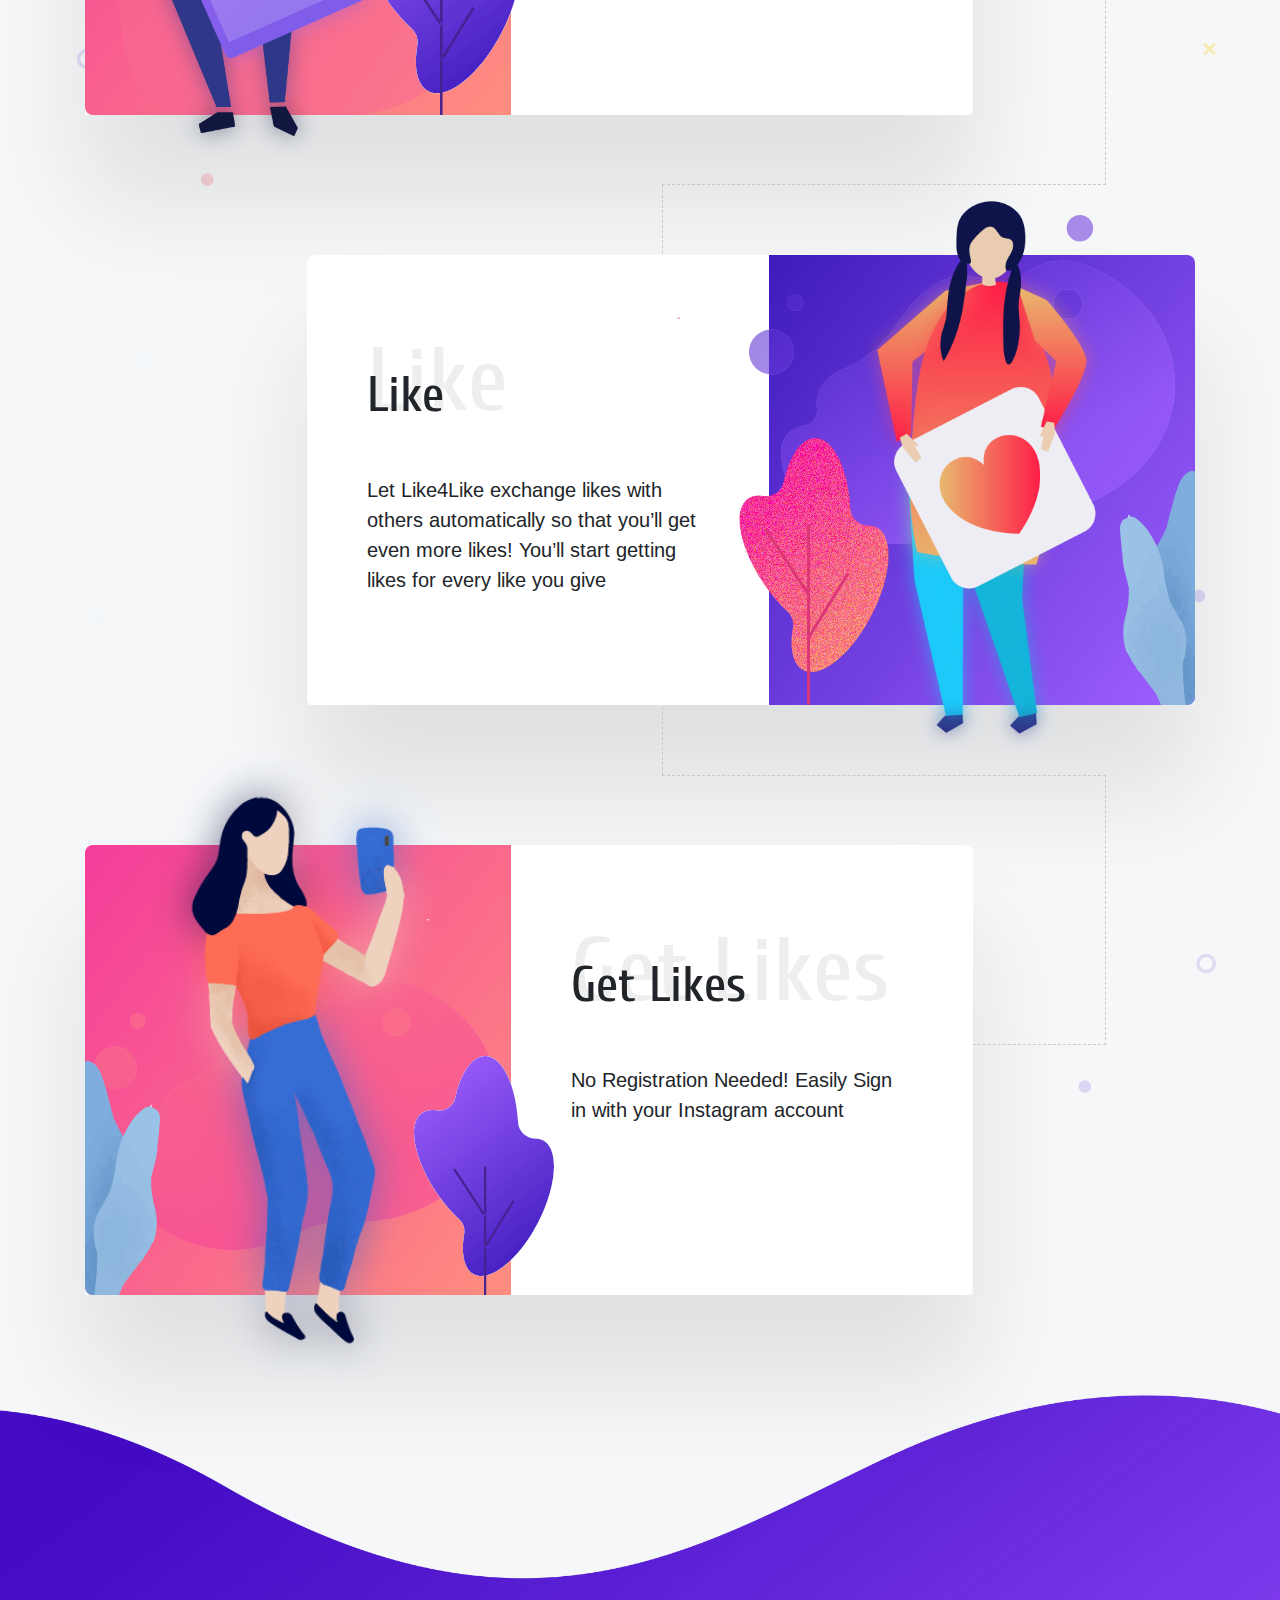
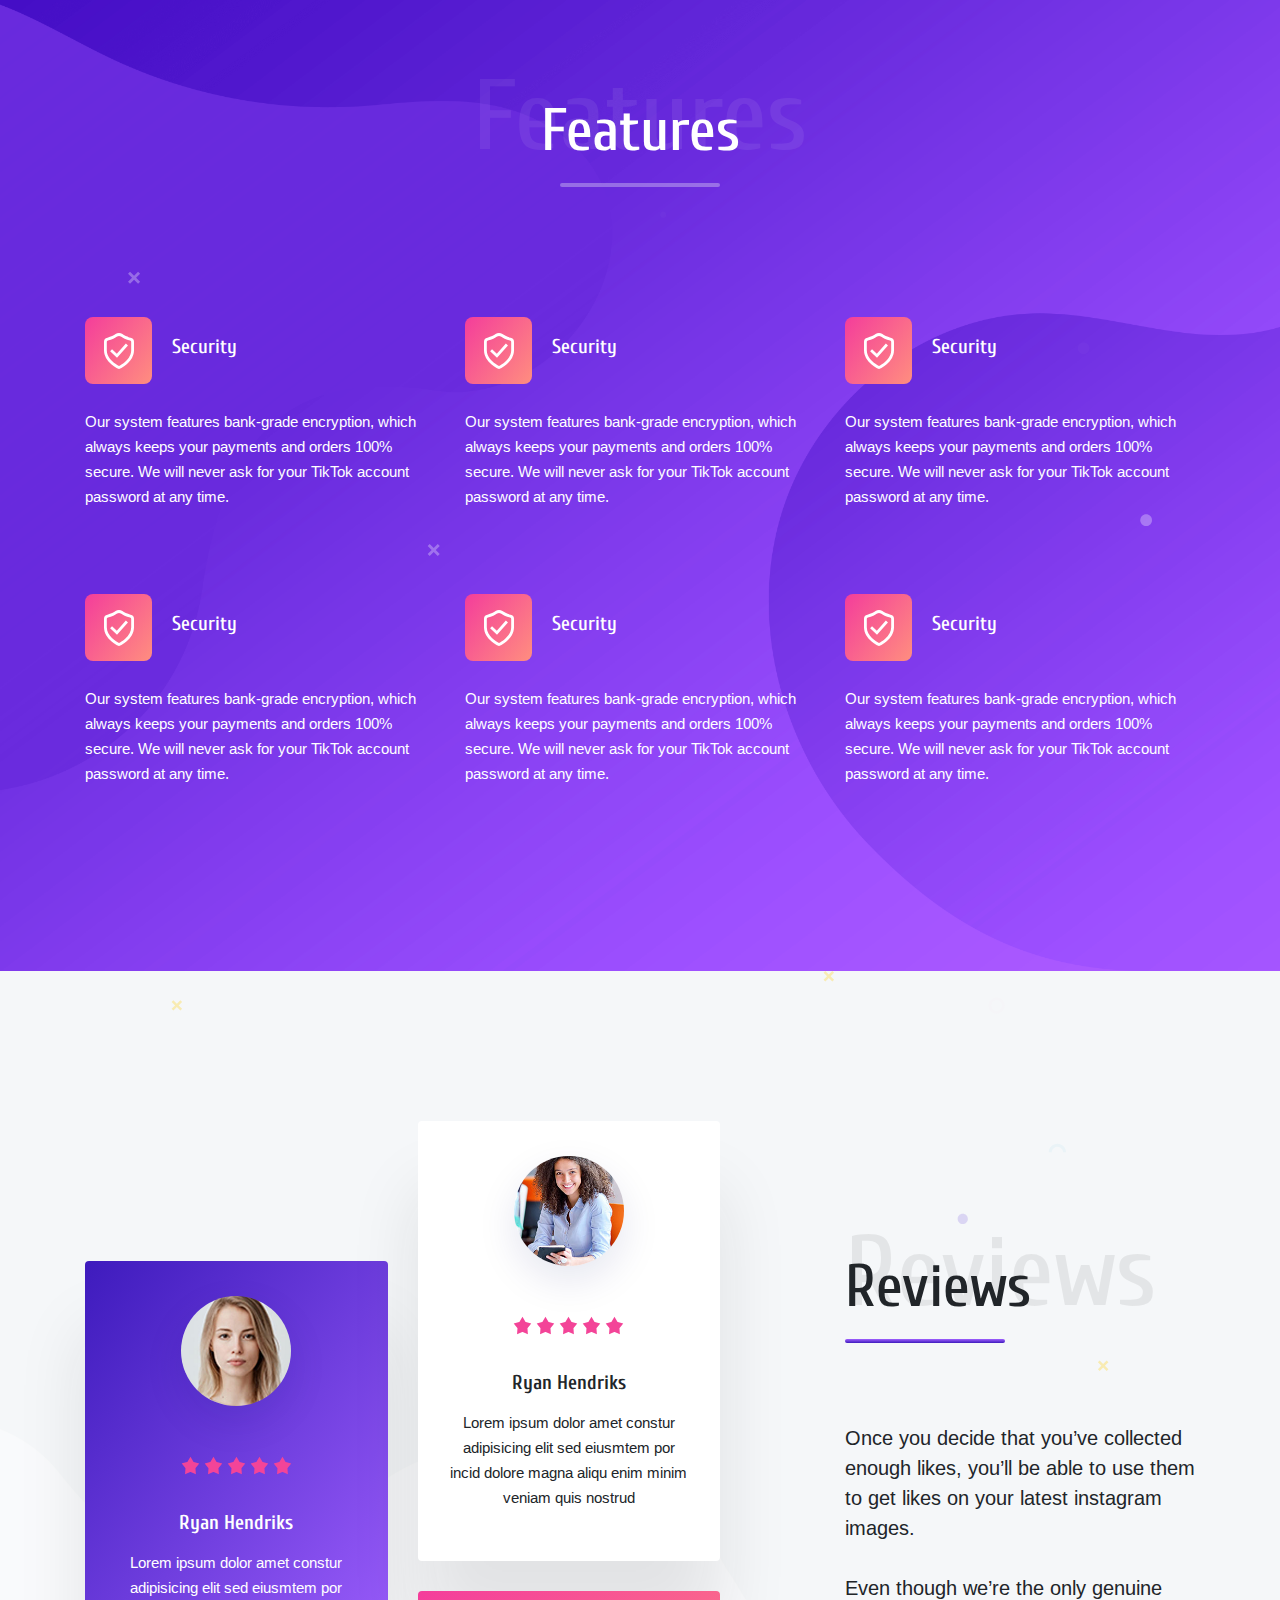
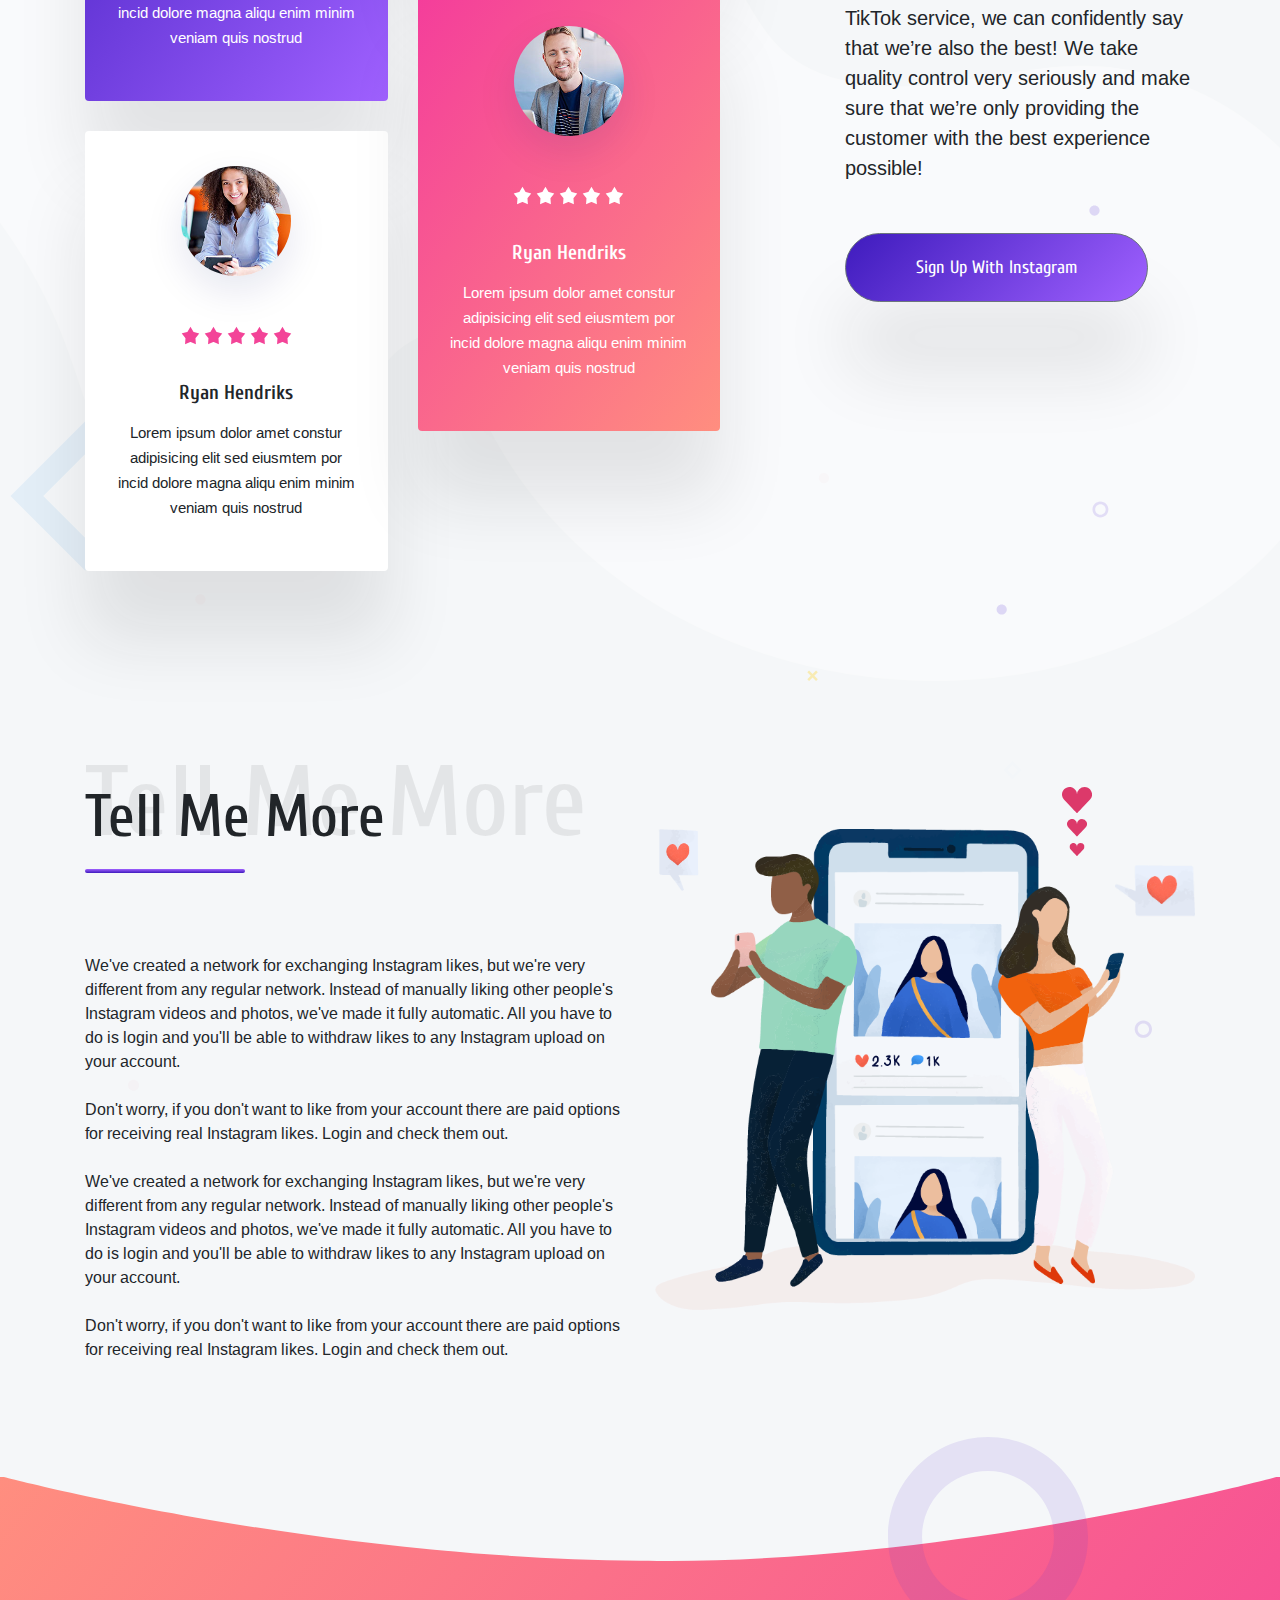
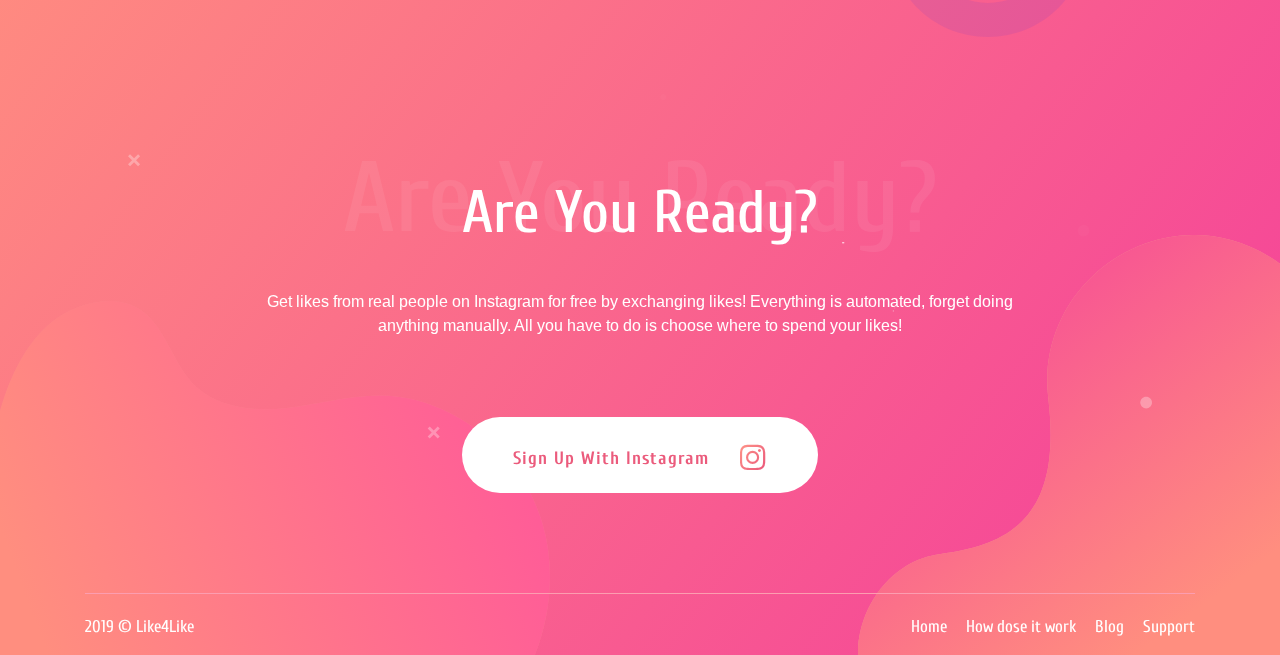
==== commit 8e7bbcf4: "Updated love animation" ====
--- a/index.html
+++ b/index.html
@@ -104,14 +104,15 @@
   <div class="hero__shape-topright">
     <img src="images/hero-top-right.svg" alt="top-right-shape">
   </div>
-  <div class="hero__shape-love-1">
-    <svg xmlns="http://www.w3.org/2000/svg" viewBox="0 0 59.88 99.03">
-      <g id="loveOne" data-name="loveOne">
-        <g>
-          <path class="love-big" d="M44.79 43.2a9.26 9.26 0 0 0-9.26 9.26 9.27 9.27 0 1 0-16.63 5.63c1.7 2.21 16.63 17.65 16.63 17.65S50.45 60.3 52.15 58.09a9.27 9.27 0 0 0-7.36-14.89z" fill="#fff"/>
-          <path class="love-small" class="cls-2" d="M14.86 81.63a5 5 0 0 0-4.95 5 5 5 0 1 0-9.91 0 4.89 4.89 0 0 0 1 3C1.92 90.78 9.91 99 9.91 99s8-8.25 8.89-9.44a5 5 0 0 0-3.94-8zM38.72 22.18a3.57 3.57 0 0 0-3.57 3.58 3.58 3.58 0 1 0-6.42 2.17c.66.85 6.42 6.81 6.42 6.81s5.76-6 6.41-6.81a3.58 3.58 0 0 0-2.84-5.75zM57.91 0a2 2 0 0 0-2 2A2 2 0 1 0 52 2a2 2 0 0 0 .4 1.2c.36.47 3.54 3.75 3.54 3.75s3.18-3.28 3.54-3.75a2 2 0 0 0 .4-1.2 2 2 0 0 0-1.97-2z"/>
-        </g>
-      </g>
+  <div class="hero__shape-love-1 love-animation-one">
+    <svg xmlns="http://www.w3.org/2000/svg" viewBox="0 0 37.05 32.54">
+      <path d="M27.79 0a9.26 9.26 0 0 0-9.26 9.26A9.27 9.27 0 1 0 1.9 14.89c1.7 2.21 16.63 17.65 16.63 17.65S33.45 17.1 35.15 14.89A9.27 9.27 0 0 0 27.79 0z"/>
+    </svg>
+    <svg xmlns="http://www.w3.org/2000/svg" viewBox="0 0 37.05 32.54">
+      <path d="M27.79 0a9.26 9.26 0 0 0-9.26 9.26A9.27 9.27 0 1 0 1.9 14.89c1.7 2.21 16.63 17.65 16.63 17.65S33.45 17.1 35.15 14.89A9.27 9.27 0 0 0 27.79 0z"/>
+    </svg>
+    <svg xmlns="http://www.w3.org/2000/svg" viewBox="0 0 37.05 32.54">
+      <path d="M27.79 0a9.26 9.26 0 0 0-9.26 9.26A9.27 9.27 0 1 0 1.9 14.89c1.7 2.21 16.63 17.65 16.63 17.65S33.45 17.1 35.15 14.89A9.27 9.27 0 0 0 27.79 0z"/>
     </svg>
   </div>
   <div class="hero__shape-love-2">
@@ -134,7 +135,7 @@
       </g>
     </svg>
   </div>
-  <div class="hero__shape-love-4">
+  <!-- <div class="hero__shape-love-4">
     <svg xmlns="http://www.w3.org/2000/svg" viewBox="0 0 59.88 99.03">
       <g id="loveFour" data-name="loveOne">
         <g>
@@ -143,7 +144,7 @@
         </g>
       </g>
     </svg>
-  </div>
+  </div> -->
   <div class="hero__shape-small">
     <img src="images/banner/small-shapes.svg" alt="banner-small">
   </div>
@@ -543,14 +544,15 @@
           <img src="images/about/about-illustration.png" alt="about-illustration">
           <img src="images/banner/top-like.png" alt="top-like" class="topLike">
           <img src="images/banner/right-like.png" alt="top-like" class="rightLike">
-          <div class="about__image-love">
-            <svg xmlns="http://www.w3.org/2000/svg" viewBox="0 0 59.88 99.03">
-              <g>
-                <g>
-                  <path class="love-big" d="M44.79 43.2a9.26 9.26 0 0 0-9.26 9.26 9.27 9.27 0 1 0-16.63 5.63c1.7 2.21 16.63 17.65 16.63 17.65S50.45 60.3 52.15 58.09a9.27 9.27 0 0 0-7.36-14.89z" fill="#fff"/>
-                  <path class="love-small" class="cls-2" d="M14.86 81.63a5 5 0 0 0-4.95 5 5 5 0 1 0-9.91 0 4.89 4.89 0 0 0 1 3C1.92 90.78 9.91 99 9.91 99s8-8.25 8.89-9.44a5 5 0 0 0-3.94-8zM38.72 22.18a3.57 3.57 0 0 0-3.57 3.58 3.58 3.58 0 1 0-6.42 2.17c.66.85 6.42 6.81 6.42 6.81s5.76-6 6.41-6.81a3.58 3.58 0 0 0-2.84-5.75zM57.91 0a2 2 0 0 0-2 2A2 2 0 1 0 52 2a2 2 0 0 0 .4 1.2c.36.47 3.54 3.75 3.54 3.75s3.18-3.28 3.54-3.75a2 2 0 0 0 .4-1.2 2 2 0 0 0-1.97-2z"/>
-                </g>
-              </g>
+          <div class="about__image-love love-animation-one">
+            <svg xmlns="http://www.w3.org/2000/svg" viewBox="0 0 37.05 32.54">
+              <path d="M27.79 0a9.26 9.26 0 0 0-9.26 9.26A9.27 9.27 0 1 0 1.9 14.89c1.7 2.21 16.63 17.65 16.63 17.65S33.45 17.1 35.15 14.89A9.27 9.27 0 0 0 27.79 0z"/>
+            </svg>
+            <svg xmlns="http://www.w3.org/2000/svg" viewBox="0 0 37.05 32.54">
+              <path d="M27.79 0a9.26 9.26 0 0 0-9.26 9.26A9.27 9.27 0 1 0 1.9 14.89c1.7 2.21 16.63 17.65 16.63 17.65S33.45 17.1 35.15 14.89A9.27 9.27 0 0 0 27.79 0z"/>
+            </svg>
+            <svg xmlns="http://www.w3.org/2000/svg" viewBox="0 0 37.05 32.54">
+              <path d="M27.79 0a9.26 9.26 0 0 0-9.26 9.26A9.27 9.27 0 1 0 1.9 14.89c1.7 2.21 16.63 17.65 16.63 17.65S33.45 17.1 35.15 14.89A9.27 9.27 0 0 0 27.79 0z"/>
             </svg>
           </div>
         </div>
@@ -576,7 +578,7 @@
   <div class="footer__shape-bottomright">
     <img src="images/footer-shape-bottom-right.svg" alt="bottom-right-shape">
   </div>
-  <div class="footer__shape-love-1">
+  <!-- <div class="footer__shape-love-1">
     <svg xmlns="http://www.w3.org/2000/svg" viewBox="0 0 59.88 99.03">
       <g>
         <g>
@@ -585,8 +587,8 @@
         </g>
       </g>
     </svg>
-  </div>
-  <div class="footer__shape-love-2">
+  </div> -->
+  <!-- <div class="footer__shape-love-2">
     <svg xmlns="http://www.w3.org/2000/svg" viewBox="0 0 59.88 99.03">
       <g>
         <g>
@@ -595,8 +597,8 @@
         </g>
       </g>
     </svg>
-  </div>
-  <div class="footer__shape-love-3">
+  </div> -->
+  <!-- <div class="footer__shape-love-3">
     <svg xmlns="http://www.w3.org/2000/svg" viewBox="0 0 59.88 99.03">
       <g>
         <g>
@@ -605,7 +607,7 @@
         </g>
       </g>
     </svg>
-  </div>
+  </div> -->
   <div class="footer__shape-love-4">
     <svg xmlns="http://www.w3.org/2000/svg" viewBox="0 0 59.88 99.03">
       <g>
--- a/css/style.css
+++ b/css/style.css
@@ -201,6 +201,87 @@
 @media (max-width: 575px) {
   .section__title {
     font-size: 50px;
+  }
+}
+
+.love-animation-one {
+  position: absolute;
+  z-index: 3;
+  height: 80px;
+}
+
+.love-animation-one svg:first-child {
+  -webkit-animation-name: animate-love;
+          animation-name: animate-love;
+  -webkit-animation-duration: 3s;
+          animation-duration: 3s;
+  -webkit-animation-delay: -1s;
+          animation-delay: -1s;
+  -webkit-animation-iteration-count: infinite;
+          animation-iteration-count: infinite;
+  position: absolute;
+  width: 30px;
+  left: 50%;
+  -webkit-transform: translateX(-50%);
+          transform: translateX(-50%);
+  top: 10%;
+}
+
+.love-animation-one svg:nth-child(2) {
+  -webkit-animation-name: animate-love;
+          animation-name: animate-love;
+  -webkit-animation-duration: 3s;
+          animation-duration: 3s;
+  -webkit-animation-delay: -2s;
+          animation-delay: -2s;
+  -webkit-animation-iteration-count: infinite;
+          animation-iteration-count: infinite;
+  position: absolute;
+  width: 20px;
+  left: 50%;
+  -webkit-transform: translateX(-50%);
+          transform: translateX(-50%);
+  top: 50%;
+}
+
+.love-animation-one svg:last-child {
+  -webkit-animation-name: animate-love;
+          animation-name: animate-love;
+  -webkit-animation-duration: 3s;
+          animation-duration: 3s;
+  -webkit-animation-delay: -3s;
+          animation-delay: -3s;
+  -webkit-animation-iteration-count: infinite;
+          animation-iteration-count: infinite;
+  position: absolute;
+  width: 15px;
+  top: 80%;
+  left: 50%;
+  -webkit-transform: translateX(-50%);
+          transform: translateX(-50%);
+}
+
+@-webkit-keyframes animate-love {
+  0% {
+    opacity: 0;
+  }
+  50% {
+    opacity: 1;
+  }
+  100% {
+    opacity: 0;
+  }
+}
+
+@keyframes animate-love {
+  0% {
+    opacity: 0;
+  }
+  50% {
+    opacity: 1;
+  }
+  100% {
+    opacity: 0;
   }
 }
 
@@ -498,8 +579,15 @@
 .hero__shape-love-1 {
   position: absolute;
   width: 75px;
-  top: 25%;
-  left: 53%;
+  top: 30%;
+  left: 50%;
+}
+
+@media (max-width: 1200px) {
+  .hero__shape-love-1 {
+    top: 22%;
+    left: 52%;
+  }
 }
 
 .hero__shape-love-1 svg {
@@ -519,26 +607,19 @@
 
 @media (max-width: 991px) {
   .hero__shape-love-1 {
-    top: 55%;
-    left: 12%;
+    top: 57%;
+    left: 15%;
   }
 }
 
 @media (max-width: 767px) {
   .hero__shape-love-1 {
+    left: 12%;
     top: 60%;
   }
 }
 
 @media (max-width: 575px) {
-  .hero__shape-love-1 {
-    z-index: 3;
-    left: 0;
-    top: 55%;
-  }
-}
-
-@media (max-width: 400px) {
   .hero__shape-love-1 {
     display: none;
   }
@@ -674,6 +755,14 @@
 .hero__content-btn {
   position: relative;
   width: 75%;
+}
+
+@media (max-width: 991px) {
+  .hero__content-btn {
+    left: 50%;
+    -webkit-transform: translateX(-50%);
+            transform: translateX(-50%);
+  }
 }
 
 .hero__content-btn .tips {
@@ -1793,9 +1882,8 @@
 .about__image-love {
   position: absolute;
   width: 75px;
-  height: auto;
-  top: -80px;
-  right: 10%;
+  top: -50px;
+  right: 15%;
 }
 
 .about__image-love svg {
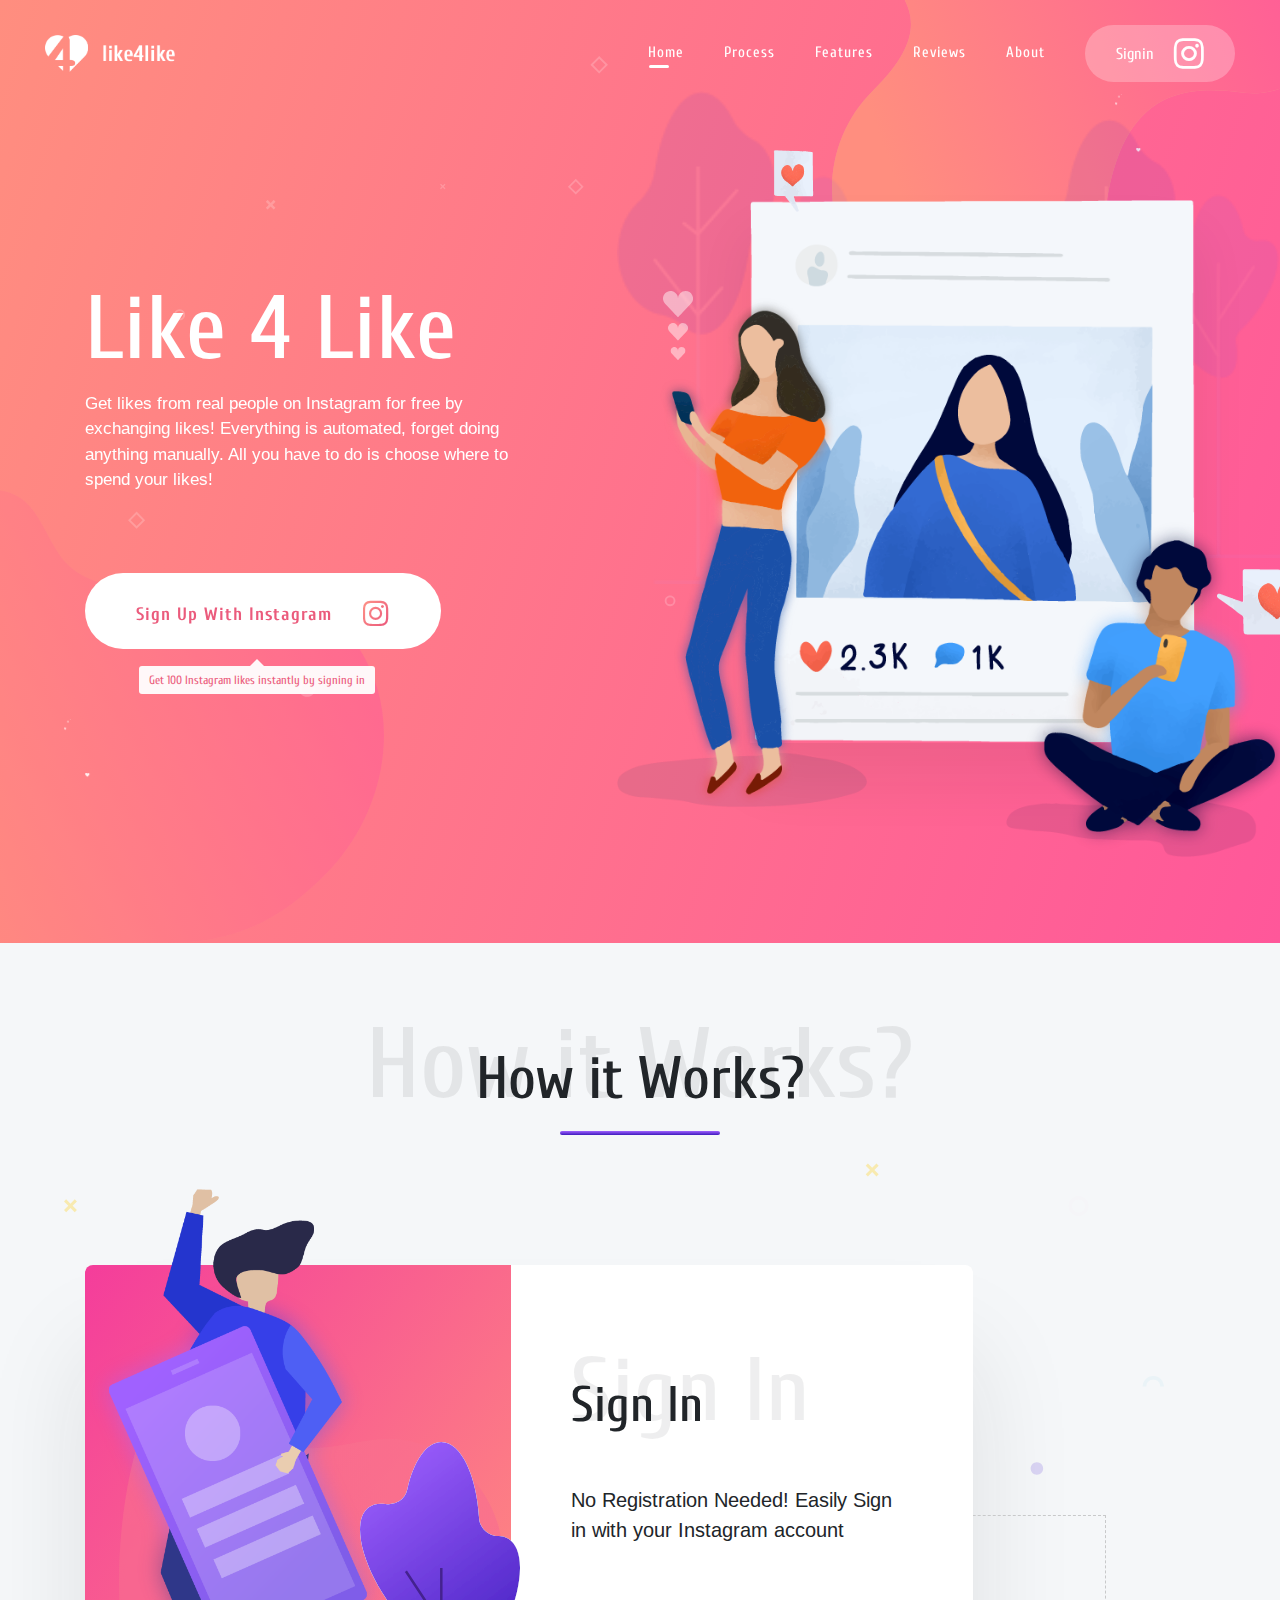
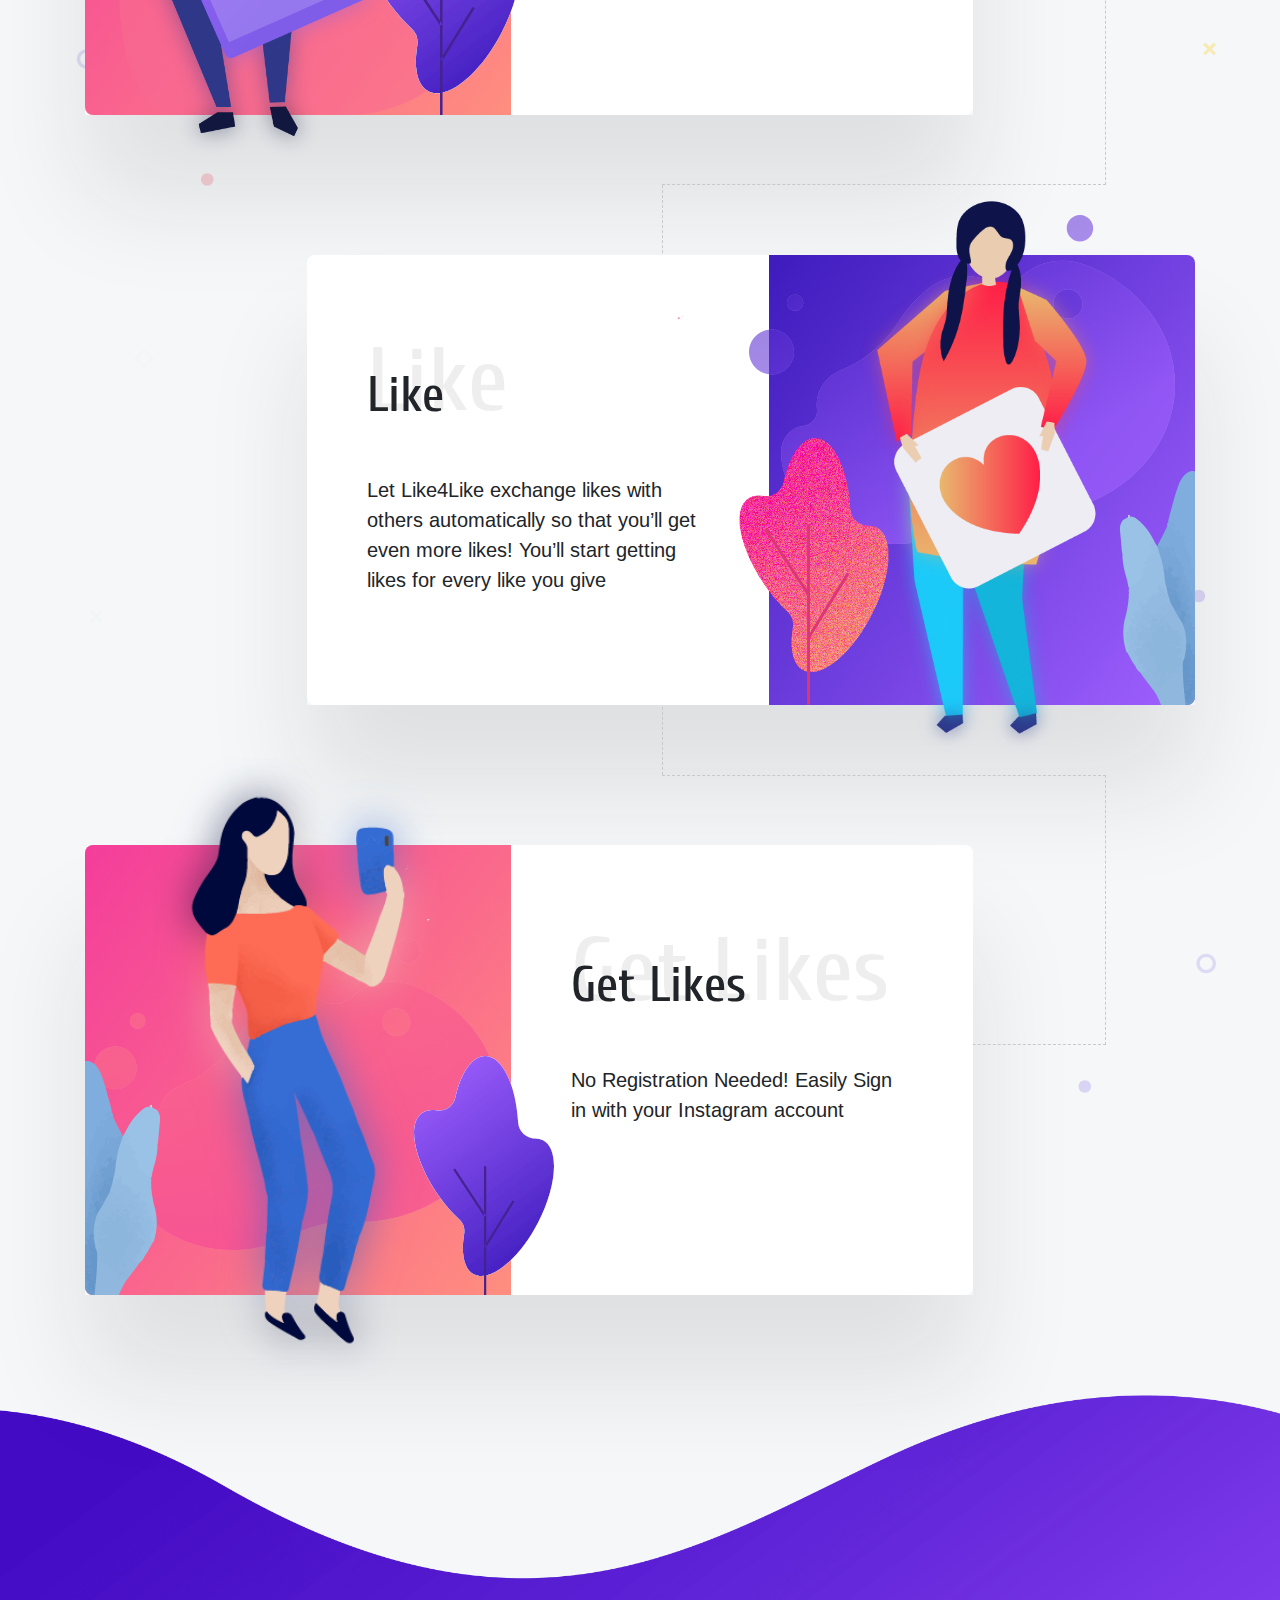
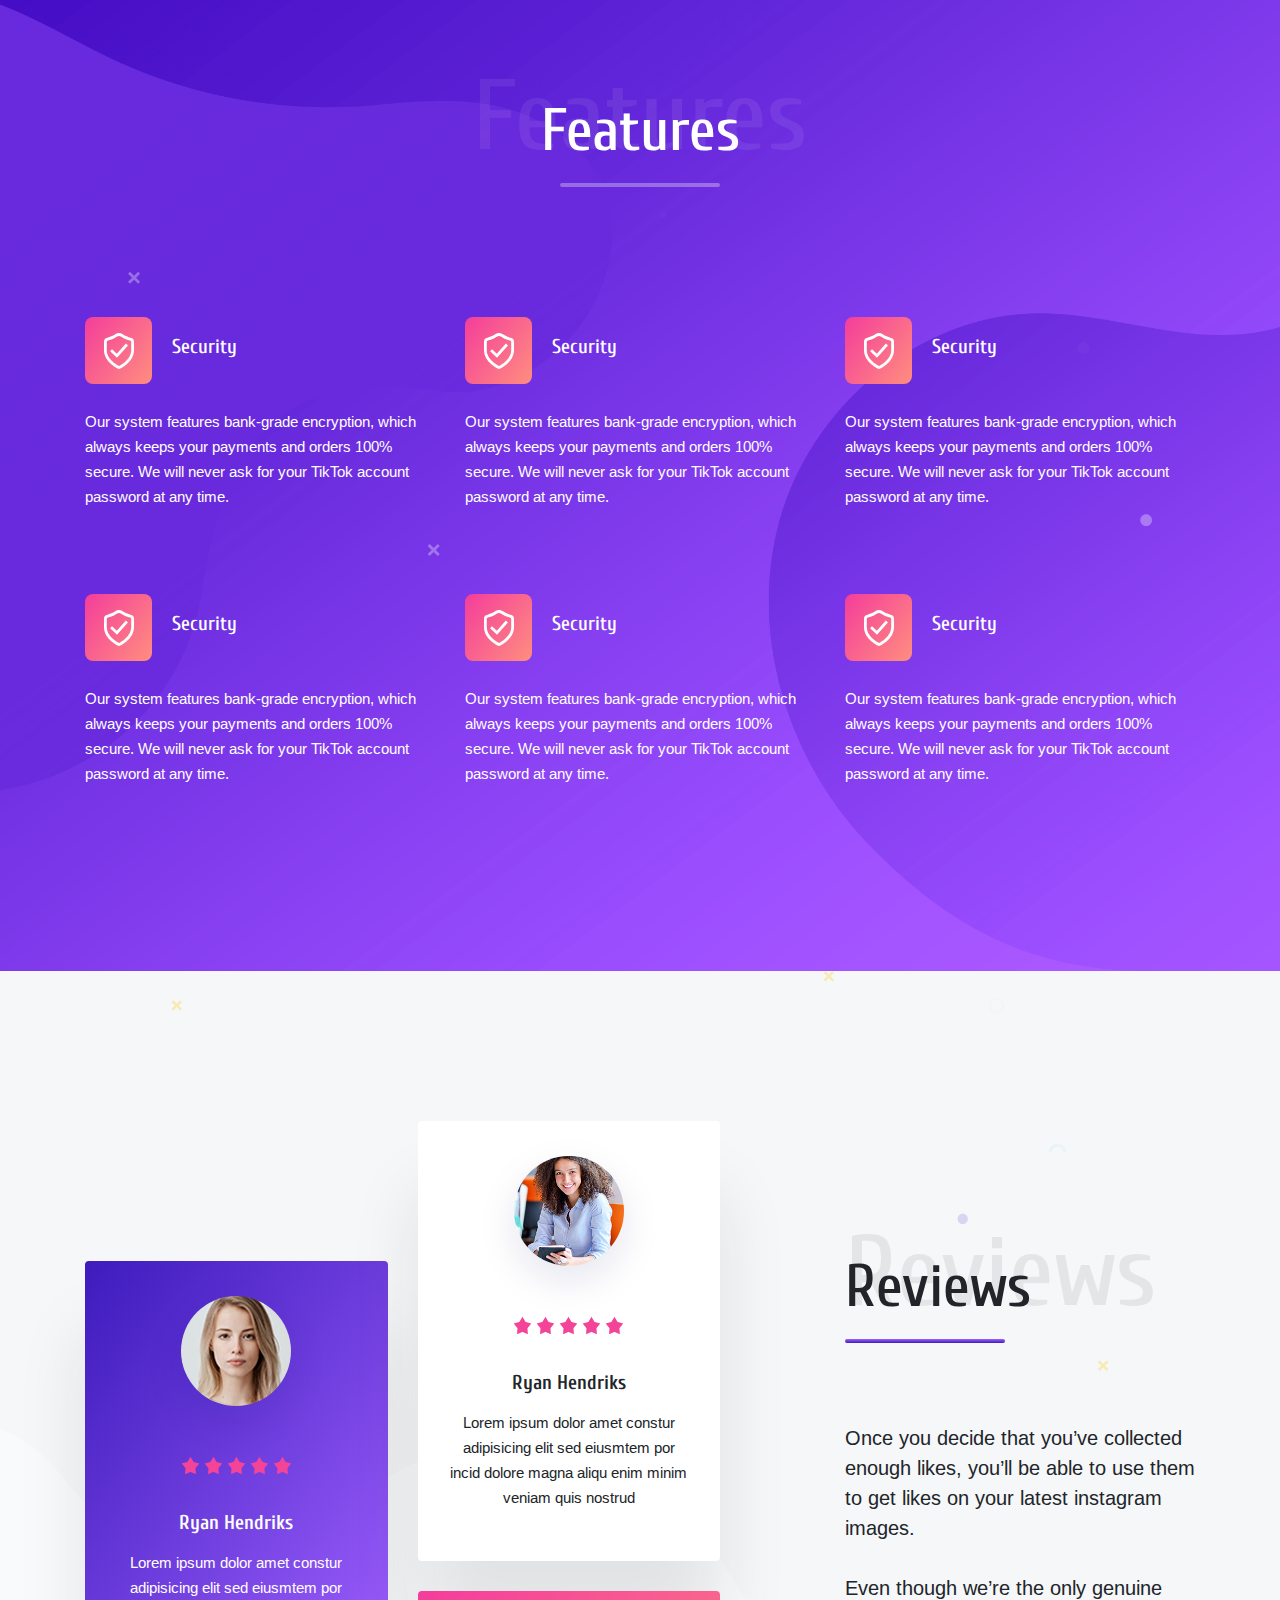
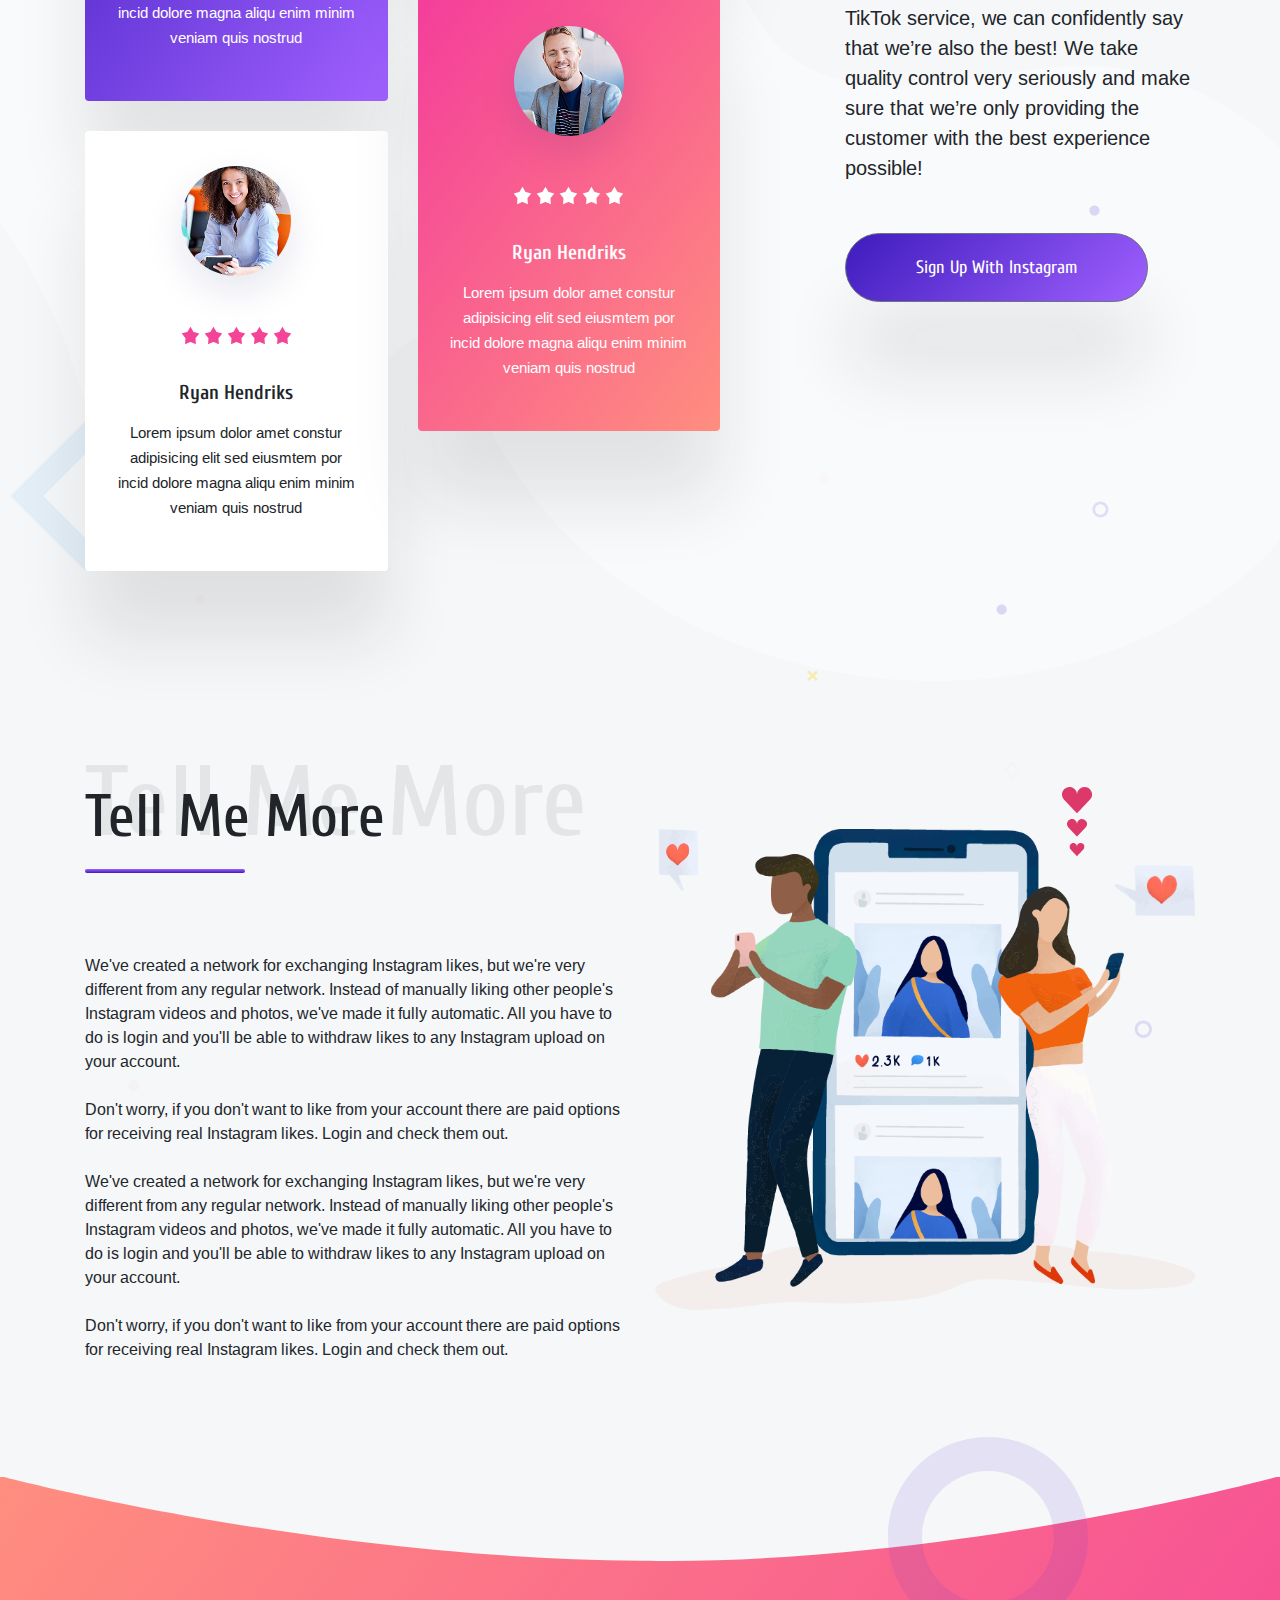
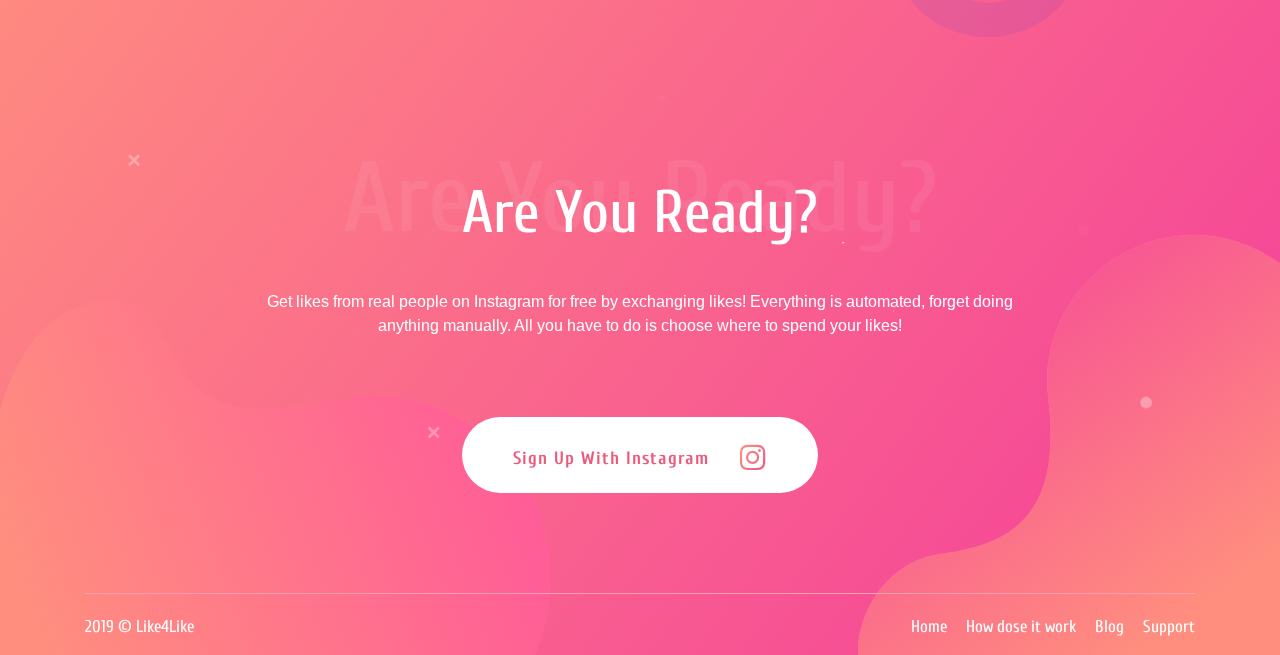
==== commit 636dd5e3: "Done login page" ====
--- a/index.html
+++ b/index.html
@@ -58,7 +58,7 @@
           </ul>
           <!-- Sign In Button -->
           <div class="nav-signin">
-            <a href="#" class="btn btn-nav">
+            <a href="login.html" class="btn btn-nav">
               <span>Signin</span>
               <i class="fa fa-instagram"></i>
             </a>
@@ -79,19 +79,12 @@
       <li><a href="#review" class="page-scroll">Review</a></li>
       <li><a href="#about" class="page-scroll">About</a></li>
       <li>
-        <a href="#">
+        <a href="login.html">
           Sign In
           <i class="fa fa-instagram"></i>
         </a>
       </li>
     </ul>
-    <!-- Sign In Button
-    <div class="nav-signin">
-      <a href="#" class="btn btn-nav">
-        <span>Signin</span>
-        <i class="fa fa-instagram"></i>
-      </a>
-    </div> -->
   </div>
 </div>
 <!-- Offcanvas Navigation End -->
@@ -135,16 +128,6 @@
       </g>
     </svg>
   </div>
-  <!-- <div class="hero__shape-love-4">
-    <svg xmlns="http://www.w3.org/2000/svg" viewBox="0 0 59.88 99.03">
-      <g id="loveFour" data-name="loveOne">
-        <g>
-          <path class="love-big" d="M44.79 43.2a9.26 9.26 0 0 0-9.26 9.26 9.27 9.27 0 1 0-16.63 5.63c1.7 2.21 16.63 17.65 16.63 17.65S50.45 60.3 52.15 58.09a9.27 9.27 0 0 0-7.36-14.89z" fill="#fff"/>
-          <path class="love-small" class="cls-2" d="M14.86 81.63a5 5 0 0 0-4.95 5 5 5 0 1 0-9.91 0 4.89 4.89 0 0 0 1 3C1.92 90.78 9.91 99 9.91 99s8-8.25 8.89-9.44a5 5 0 0 0-3.94-8zM38.72 22.18a3.57 3.57 0 0 0-3.57 3.58 3.58 3.58 0 1 0-6.42 2.17c.66.85 6.42 6.81 6.42 6.81s5.76-6 6.41-6.81a3.58 3.58 0 0 0-2.84-5.75zM57.91 0a2 2 0 0 0-2 2A2 2 0 1 0 52 2a2 2 0 0 0 .4 1.2c.36.47 3.54 3.75 3.54 3.75s3.18-3.28 3.54-3.75a2 2 0 0 0 .4-1.2 2 2 0 0 0-1.97-2z"/>
-        </g>
-      </g>
-    </svg>
-  </div> -->
   <div class="hero__shape-small">
     <img src="images/banner/small-shapes.svg" alt="banner-small">
   </div>
@@ -578,36 +561,6 @@
   <div class="footer__shape-bottomright">
     <img src="images/footer-shape-bottom-right.svg" alt="bottom-right-shape">
   </div>
-  <!-- <div class="footer__shape-love-1">
-    <svg xmlns="http://www.w3.org/2000/svg" viewBox="0 0 59.88 99.03">
-      <g>
-        <g>
-          <path class="love-big" d="M44.79 43.2a9.26 9.26 0 0 0-9.26 9.26 9.27 9.27 0 1 0-16.63 5.63c1.7 2.21 16.63 17.65 16.63 17.65S50.45 60.3 52.15 58.09a9.27 9.27 0 0 0-7.36-14.89z" fill="#fff"/>
-          <path class="love-small" class="cls-2" d="M14.86 81.63a5 5 0 0 0-4.95 5 5 5 0 1 0-9.91 0 4.89 4.89 0 0 0 1 3C1.92 90.78 9.91 99 9.91 99s8-8.25 8.89-9.44a5 5 0 0 0-3.94-8zM38.72 22.18a3.57 3.57 0 0 0-3.57 3.58 3.58 3.58 0 1 0-6.42 2.17c.66.85 6.42 6.81 6.42 6.81s5.76-6 6.41-6.81a3.58 3.58 0 0 0-2.84-5.75zM57.91 0a2 2 0 0 0-2 2A2 2 0 1 0 52 2a2 2 0 0 0 .4 1.2c.36.47 3.54 3.75 3.54 3.75s3.18-3.28 3.54-3.75a2 2 0 0 0 .4-1.2 2 2 0 0 0-1.97-2z"/>
-        </g>
-      </g>
-    </svg>
-  </div> -->
-  <!-- <div class="footer__shape-love-2">
-    <svg xmlns="http://www.w3.org/2000/svg" viewBox="0 0 59.88 99.03">
-      <g>
-        <g>
-          <path class="love-big-2" d="M44.79 43.2a9.26 9.26 0 0 0-9.26 9.26 9.27 9.27 0 1 0-16.63 5.63c1.7 2.21 16.63 17.65 16.63 17.65S50.45 60.3 52.15 58.09a9.27 9.27 0 0 0-7.36-14.89z" fill="#fff"/>
-          <path class="love-small-2" class="cls-2" d="M14.86 81.63a5 5 0 0 0-4.95 5 5 5 0 1 0-9.91 0 4.89 4.89 0 0 0 1 3C1.92 90.78 9.91 99 9.91 99s8-8.25 8.89-9.44a5 5 0 0 0-3.94-8zM38.72 22.18a3.57 3.57 0 0 0-3.57 3.58 3.58 3.58 0 1 0-6.42 2.17c.66.85 6.42 6.81 6.42 6.81s5.76-6 6.41-6.81a3.58 3.58 0 0 0-2.84-5.75zM57.91 0a2 2 0 0 0-2 2A2 2 0 1 0 52 2a2 2 0 0 0 .4 1.2c.36.47 3.54 3.75 3.54 3.75s3.18-3.28 3.54-3.75a2 2 0 0 0 .4-1.2 2 2 0 0 0-1.97-2z"/>
-        </g>
-      </g>
-    </svg>
-  </div> -->
-  <!-- <div class="footer__shape-love-3">
-    <svg xmlns="http://www.w3.org/2000/svg" viewBox="0 0 59.88 99.03">
-      <g>
-        <g>
-          <path class="love-big-2" d="M44.79 43.2a9.26 9.26 0 0 0-9.26 9.26 9.27 9.27 0 1 0-16.63 5.63c1.7 2.21 16.63 17.65 16.63 17.65S50.45 60.3 52.15 58.09a9.27 9.27 0 0 0-7.36-14.89z" fill="#fff"/>
-          <path class="love-small-2" class="cls-2" d="M14.86 81.63a5 5 0 0 0-4.95 5 5 5 0 1 0-9.91 0 4.89 4.89 0 0 0 1 3C1.92 90.78 9.91 99 9.91 99s8-8.25 8.89-9.44a5 5 0 0 0-3.94-8zM38.72 22.18a3.57 3.57 0 0 0-3.57 3.58 3.58 3.58 0 1 0-6.42 2.17c.66.85 6.42 6.81 6.42 6.81s5.76-6 6.41-6.81a3.58 3.58 0 0 0-2.84-5.75zM57.91 0a2 2 0 0 0-2 2A2 2 0 1 0 52 2a2 2 0 0 0 .4 1.2c.36.47 3.54 3.75 3.54 3.75s3.18-3.28 3.54-3.75a2 2 0 0 0 .4-1.2 2 2 0 0 0-1.97-2z"/>
-        </g>
-      </g>
-    </svg>
-  </div> -->
   <div class="footer__shape-love-4">
     <svg xmlns="http://www.w3.org/2000/svg" viewBox="0 0 59.88 99.03">
       <g>
--- a/css/style.css
+++ b/css/style.css
@@ -35,6 +35,11 @@
 
 h5, .h5 {
   font-size: 18px;
+}
+
+h6, .h6 {
+  font-size: 15px;
+  line-height: 25px;
 }
 
 .btn-white {
@@ -283,6 +288,13 @@
   100% {
     opacity: 0;
   }
+}
+
+.form-control {
+  background: #f6f9fa;
+  border: 1px solid #d4d4d4;
+  font-family: "Cuprum", sans-serif;
+  padding: 20px 30px;
 }
 
 .main-nav {
@@ -2139,4 +2151,181 @@
   font-family: "Cuprum", sans-serif;
 }
 
+.login {
+  background: linear-gradient(108deg, #ff8e7f 0%, #ff579a 100%);
+  height: 100vh;
+  width: 100%;
+  position: relative;
+  overflow: hidden;
+}
+
+@media (max-width: 991px) {
+  .login {
+    height: auto;
+  }
+}
+
+.login__shape-bottomleft {
+  position: absolute;
+  width: 40%;
+  bottom: 0;
+  left: -10%;
+  opacity: .52;
+}
+
+.login__shape-bottomleft img {
+  width: 100%;
+}
+
+.login__shape-topright {
+  position: absolute;
+  width: 40%;
+  right: -5%;
+  top: -15%;
+}
+
+.login__shape-topright img {
+  width: 100%;
+}
+
+.login__shape-small {
+  position: absolute;
+  width: 80%;
+  top: 5%;
+  left: 10%;
+}
+
+@media (max-width: 1200px) {
+  .login__shape-small {
+    width: 100%;
+  }
+}
+
+.login__shape-small img {
+  width: 100%;
+}
+
+.login__card {
+  background: #fff;
+  box-shadow: 0px 45px 60px 0px rgba(25, 28, 33, 0.15);
+  text-align: center;
+  border-radius: 4px;
+  padding: 50px;
+}
+
+@media (max-width: 575px) {
+  .login__card {
+    padding: 50px 30px;
+  }
+}
+
+@media (max-width: 400px) {
+  .login__card {
+    padding: 30px 20px;
+    margin-top: 25px;
+  }
+}
+
+.login__card-wrapper {
+  position: relative;
+  z-index: 1;
+}
+
+.login__card-shapeLeft {
+  position: absolute;
+  z-index: -1;
+  left: -45%;
+  bottom: 0;
+}
+
+@media (max-width: 767px) {
+  .login__card-shapeLeft {
+    left: -28%;
+    width: 250px;
+  }
+}
+
+@media (max-width: 575px) {
+  .login__card-shapeLeft {
+    display: none;
+  }
+}
+
+.login__card-shapeRight {
+  position: absolute;
+  z-index: -1;
+  right: -33%;
+  bottom: 0;
+}
+
+@media (max-width: 767px) {
+  .login__card-shapeRight {
+    width: 180px;
+    right: -20%;
+  }
+}
+
+@media (max-width: 575px) {
+  .login__card-shapeRight {
+    display: none;
+  }
+}
+
+.login__card .logo {
+  width: 200px;
+  margin-bottom: 30px;
+}
+
+@media (max-width: 400px) {
+  .login__card .logo {
+    margin-bottom: 10px;
+  }
+}
+
+.login__card .title {
+  color: #898989;
+  margin-bottom: 30px;
+}
+
+.login__card .title span {
+  font-family: "Cuprum", sans-serif;
+  color: #431fc1;
+}
+
+.login__form-field {
+  position: relative;
+}
+
+.login__form-field span {
+  position: absolute;
+  right: 30px;
+  top: 50%;
+  -webkit-transform: translateY(-50%);
+          transform: translateY(-50%);
+  color: #898989;
+  cursor: pointer;
+}
+
+.login__form-submit {
+  border: none;
+}
+
+.login__form-submit i {
+  -webkit-transform: translateY(3px);
+          transform: translateY(3px);
+  margin-left: 10px;
+  font-size: 24px;
+}
+
+.login__form input {
+  margin-bottom: 20px;
+  border-radius: 50px;
+}
+
+@media (max-width: 400px) {
+  .login__form input {
+    margin-bottom: 10px;
+  }
+}
+
 /*# sourceMappingURL=maps/style.css.map */
